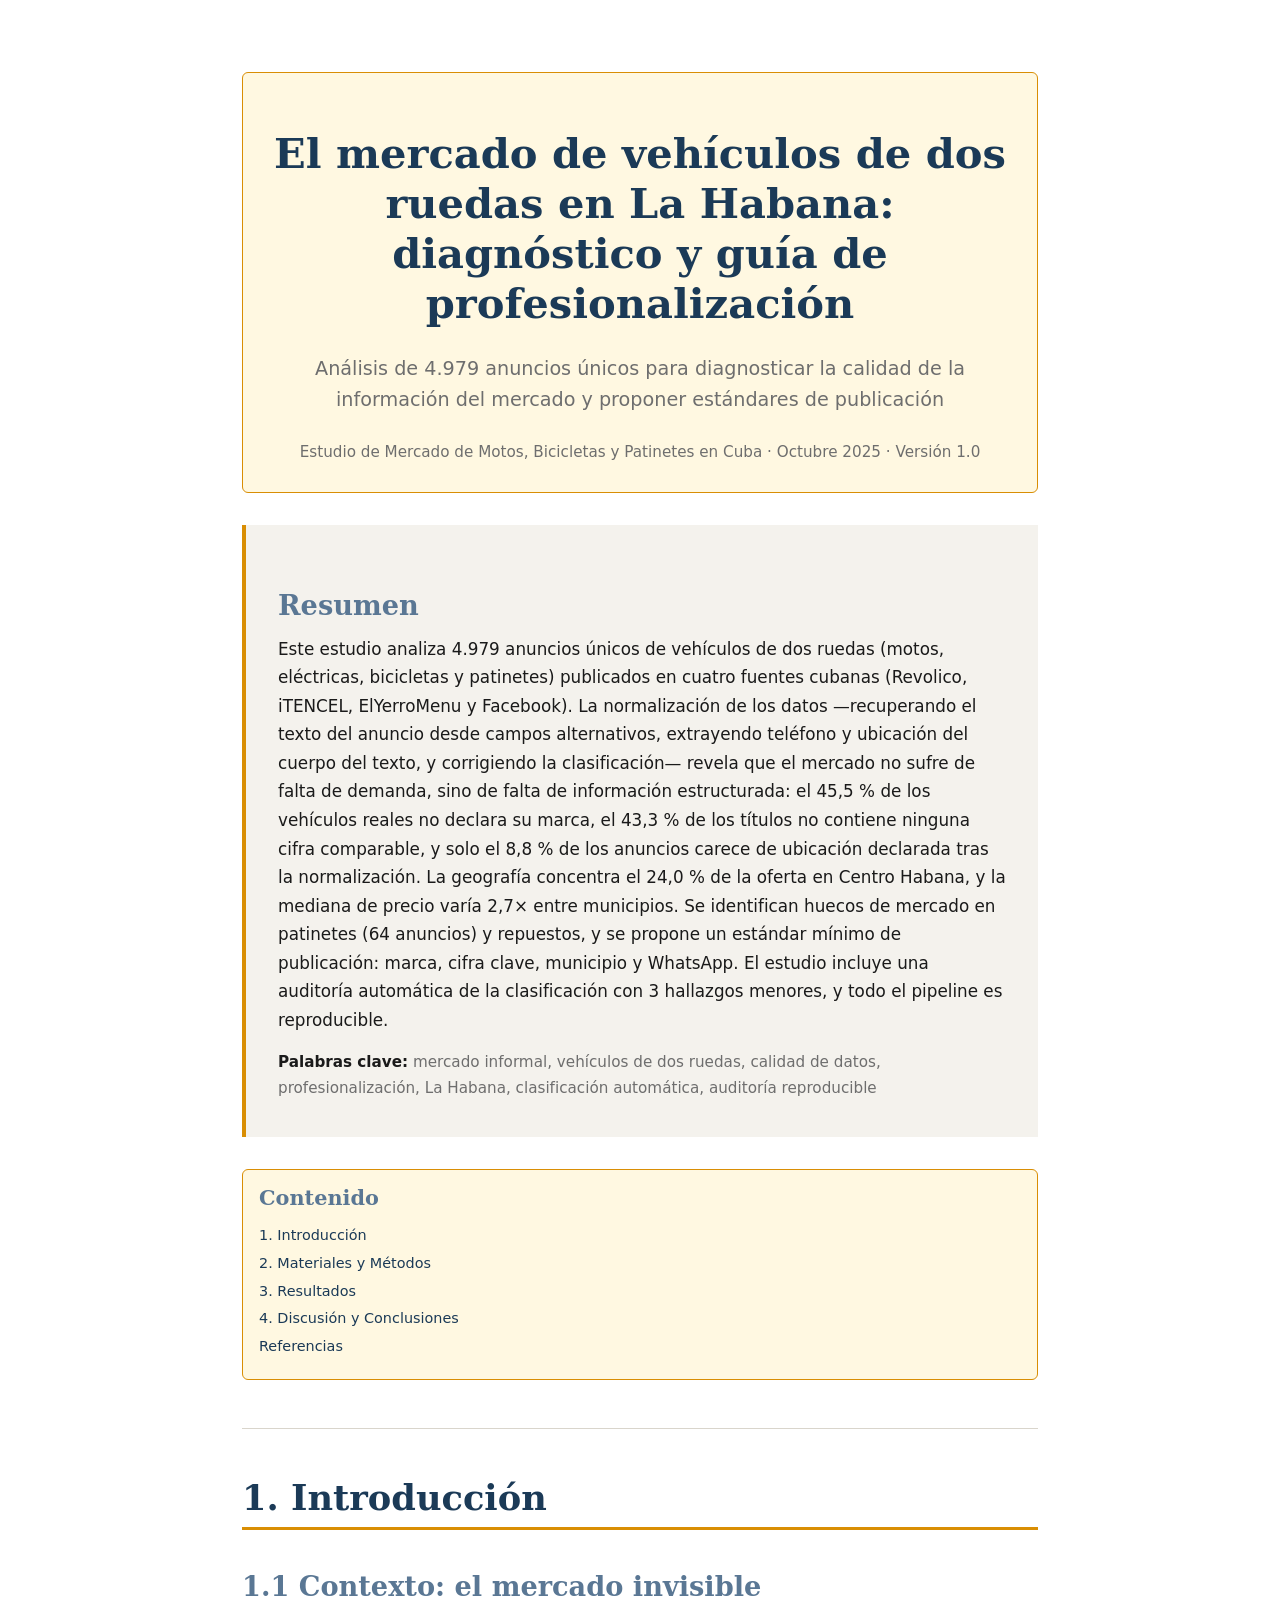
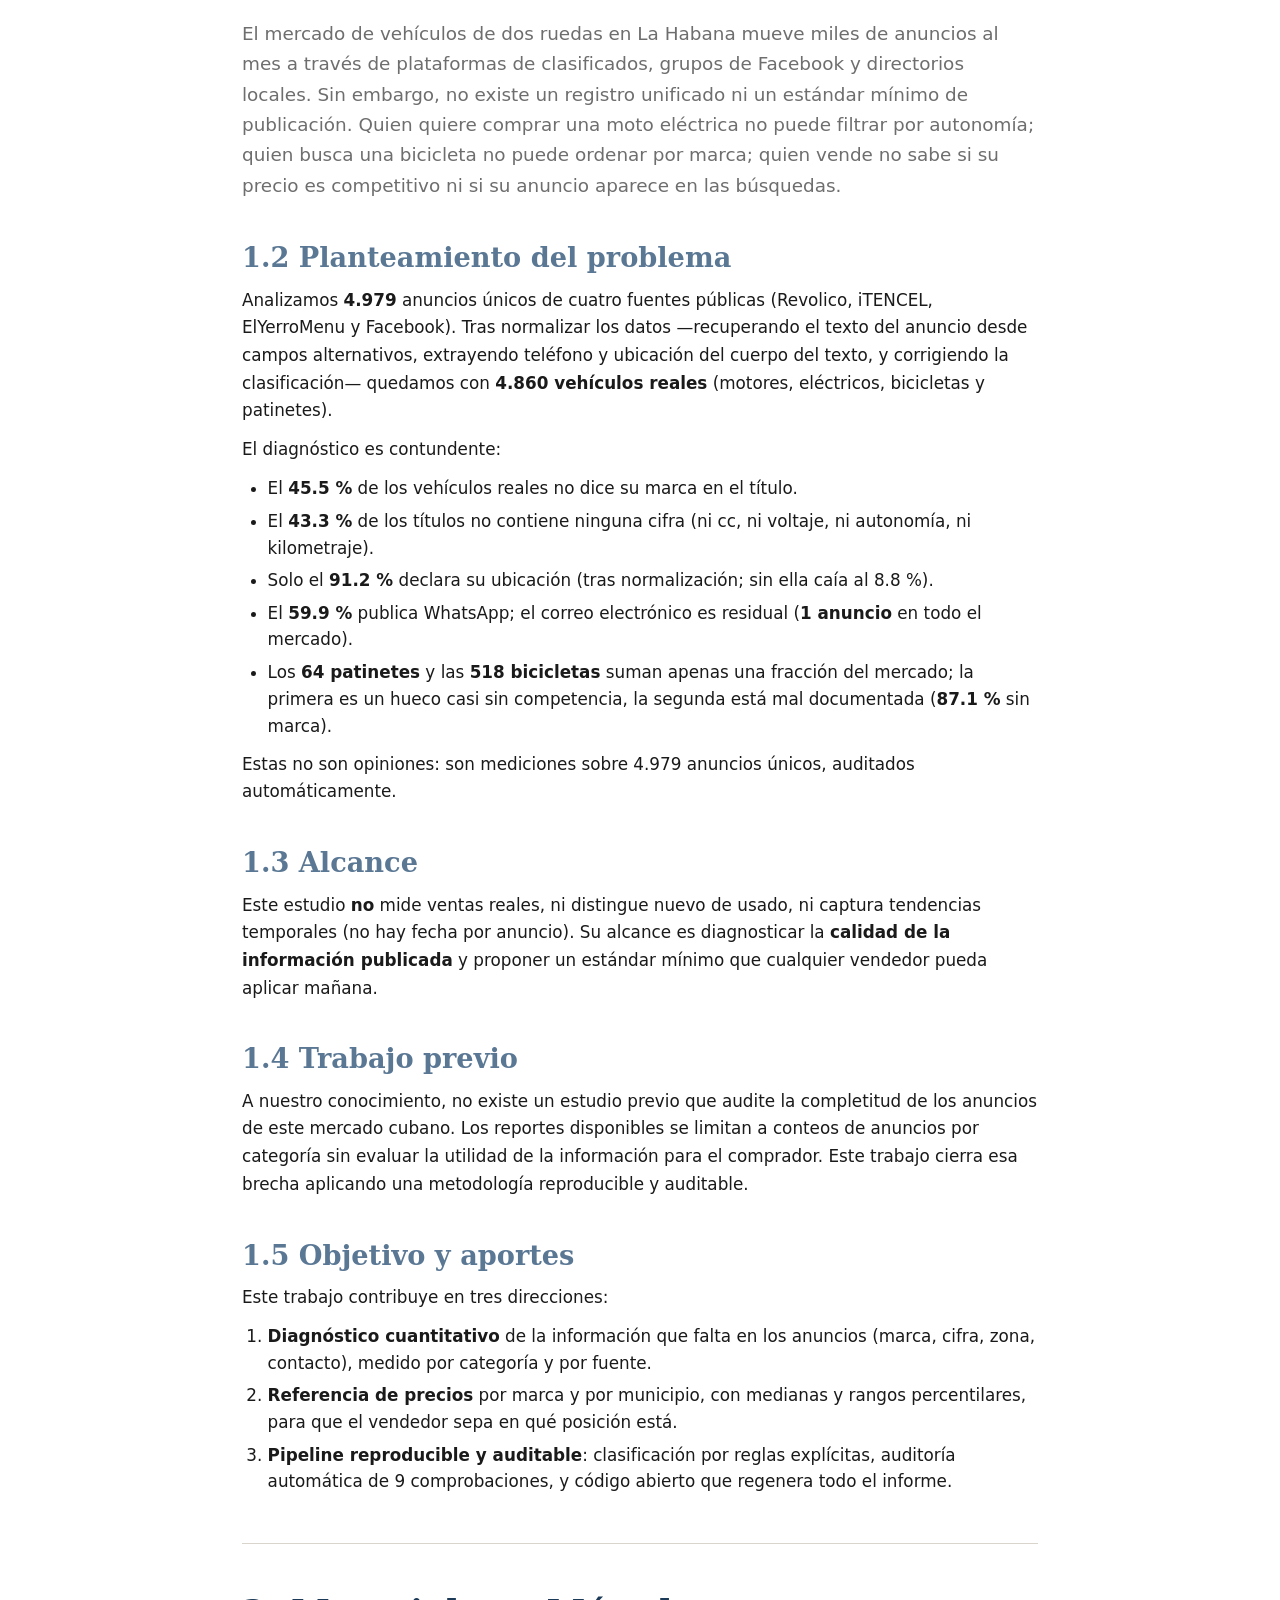
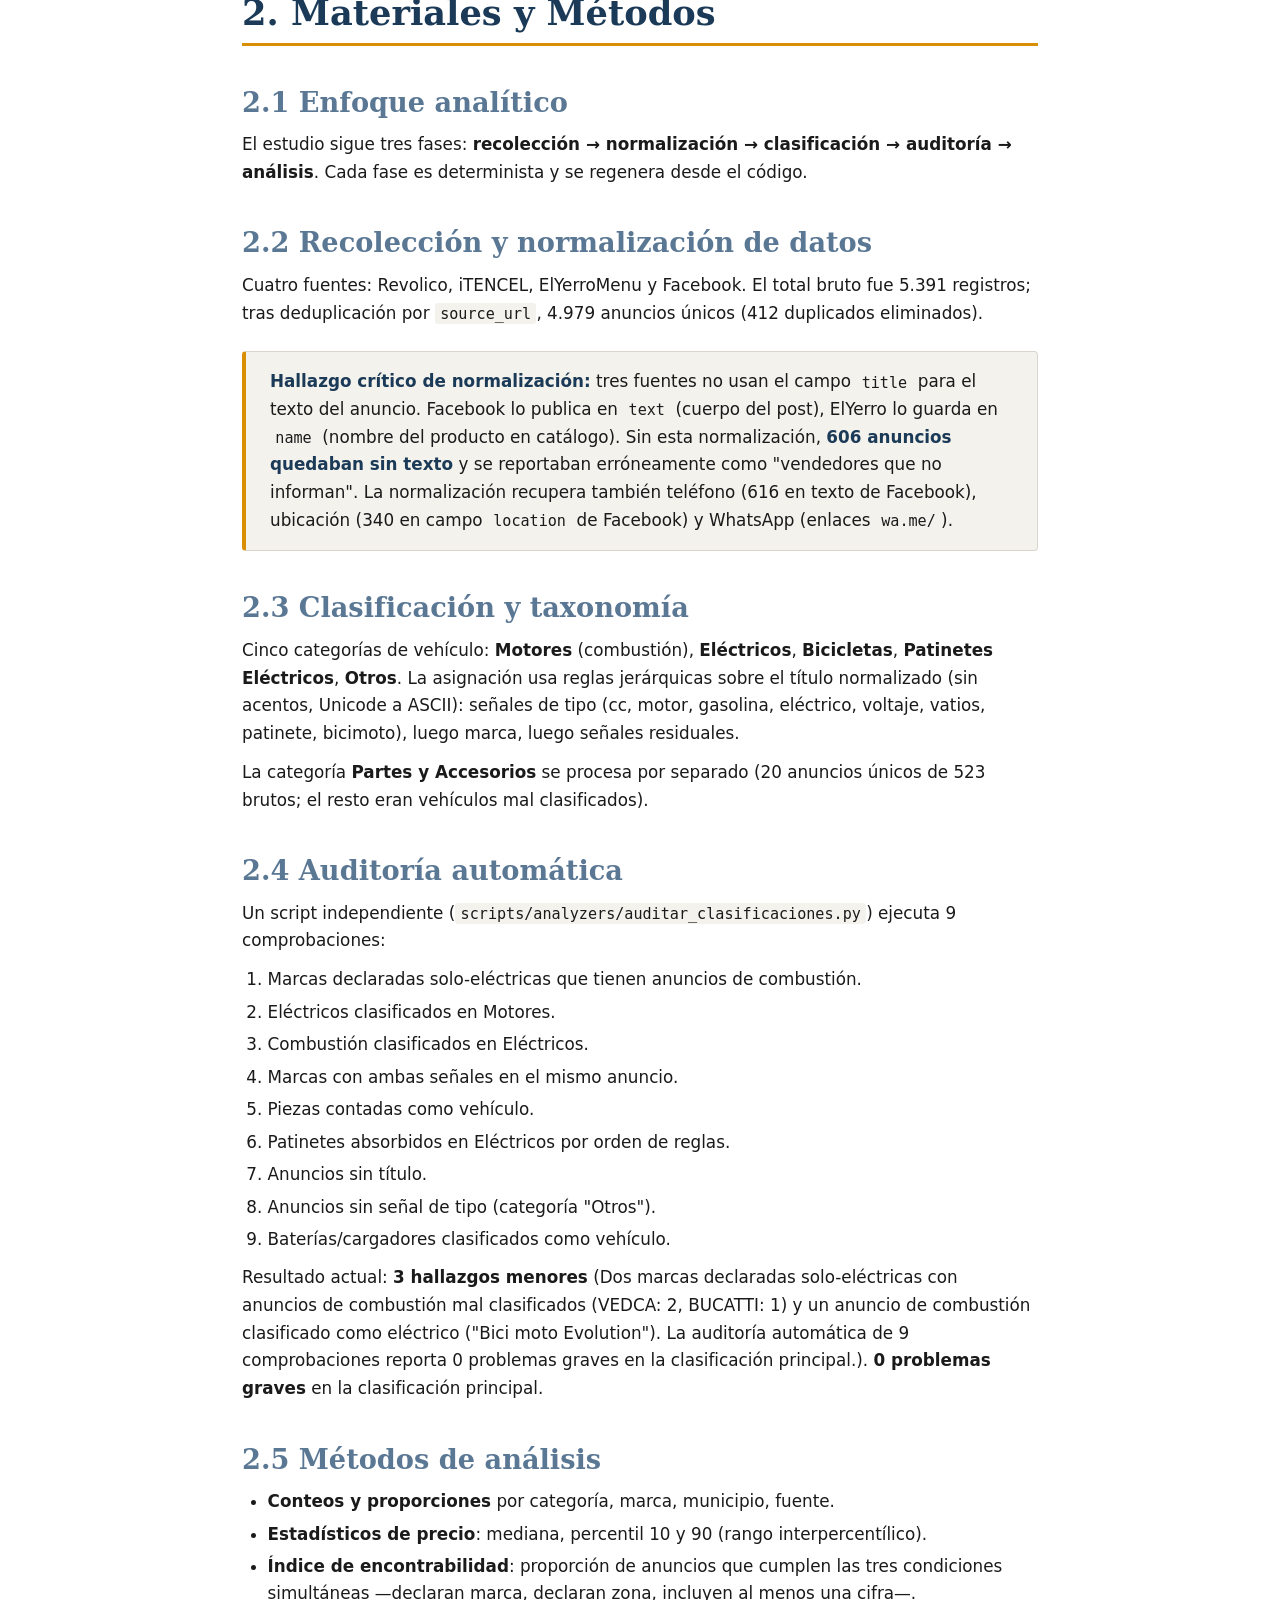
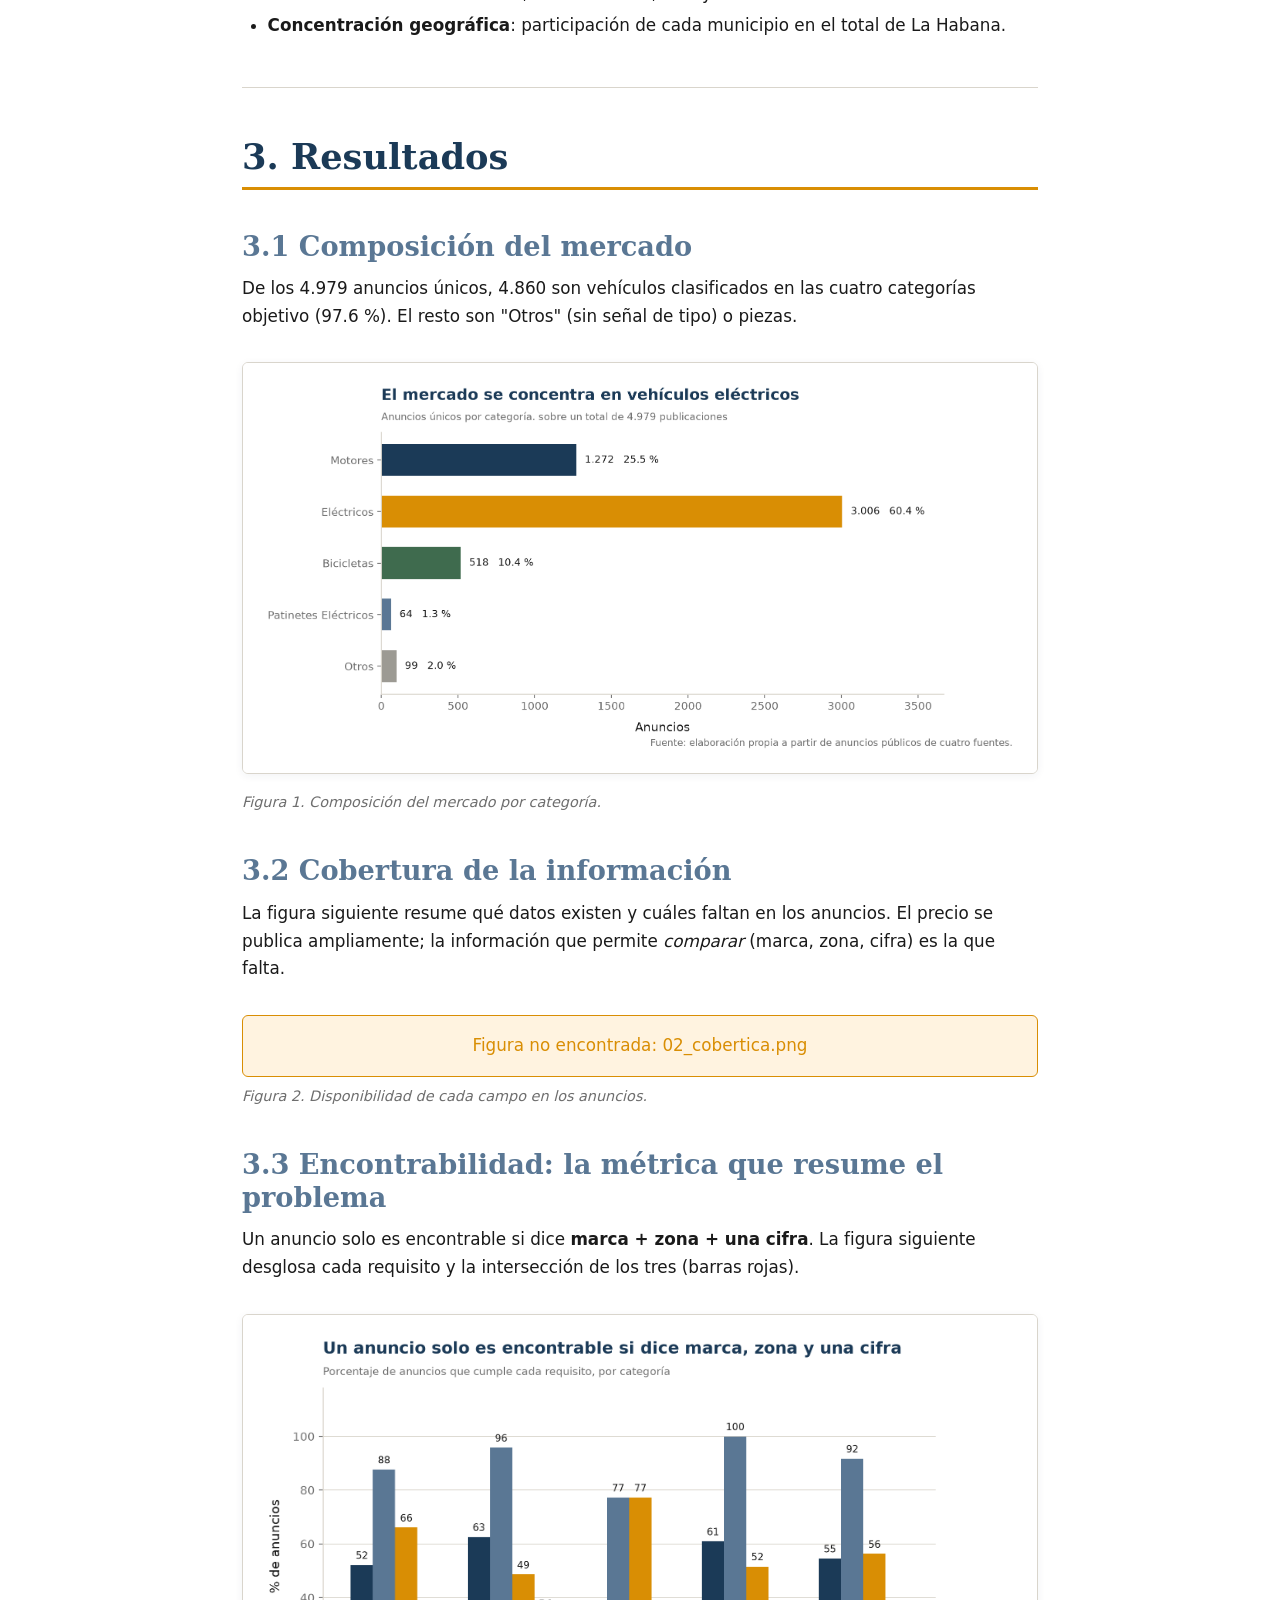
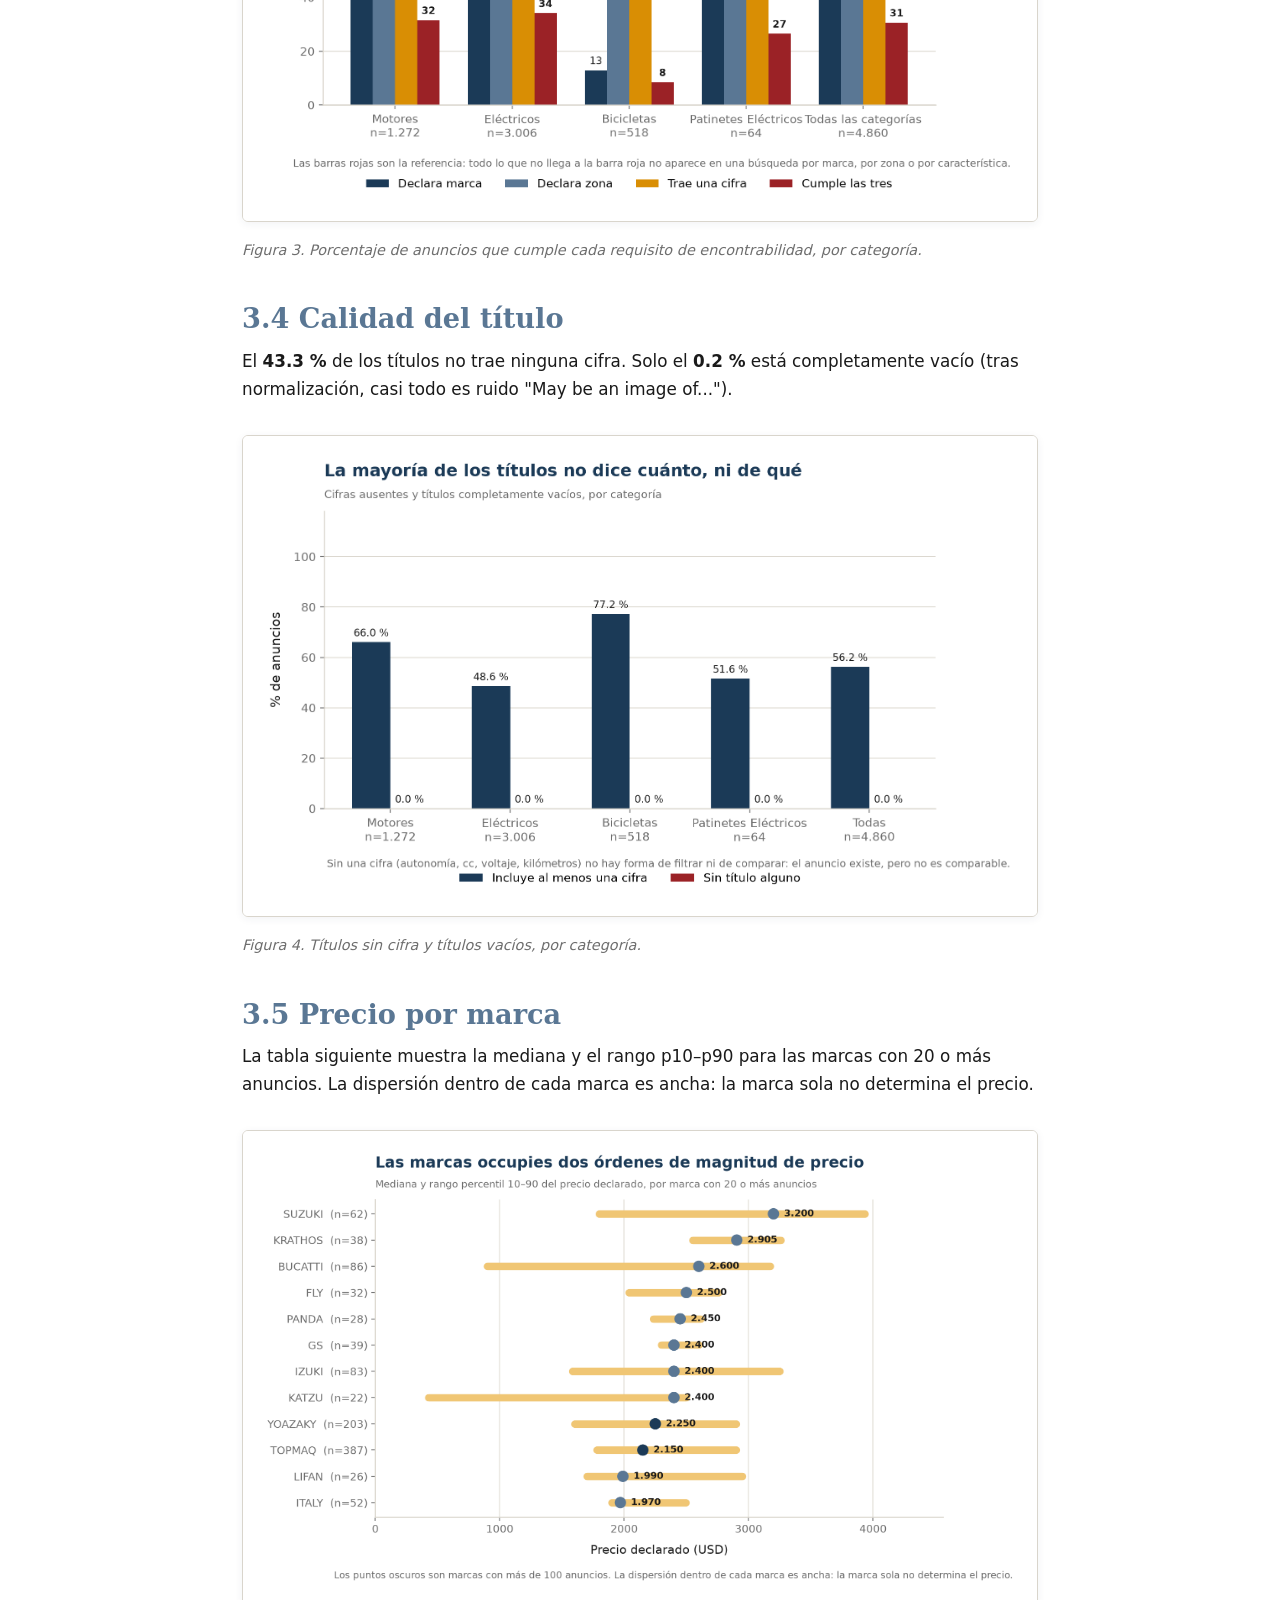
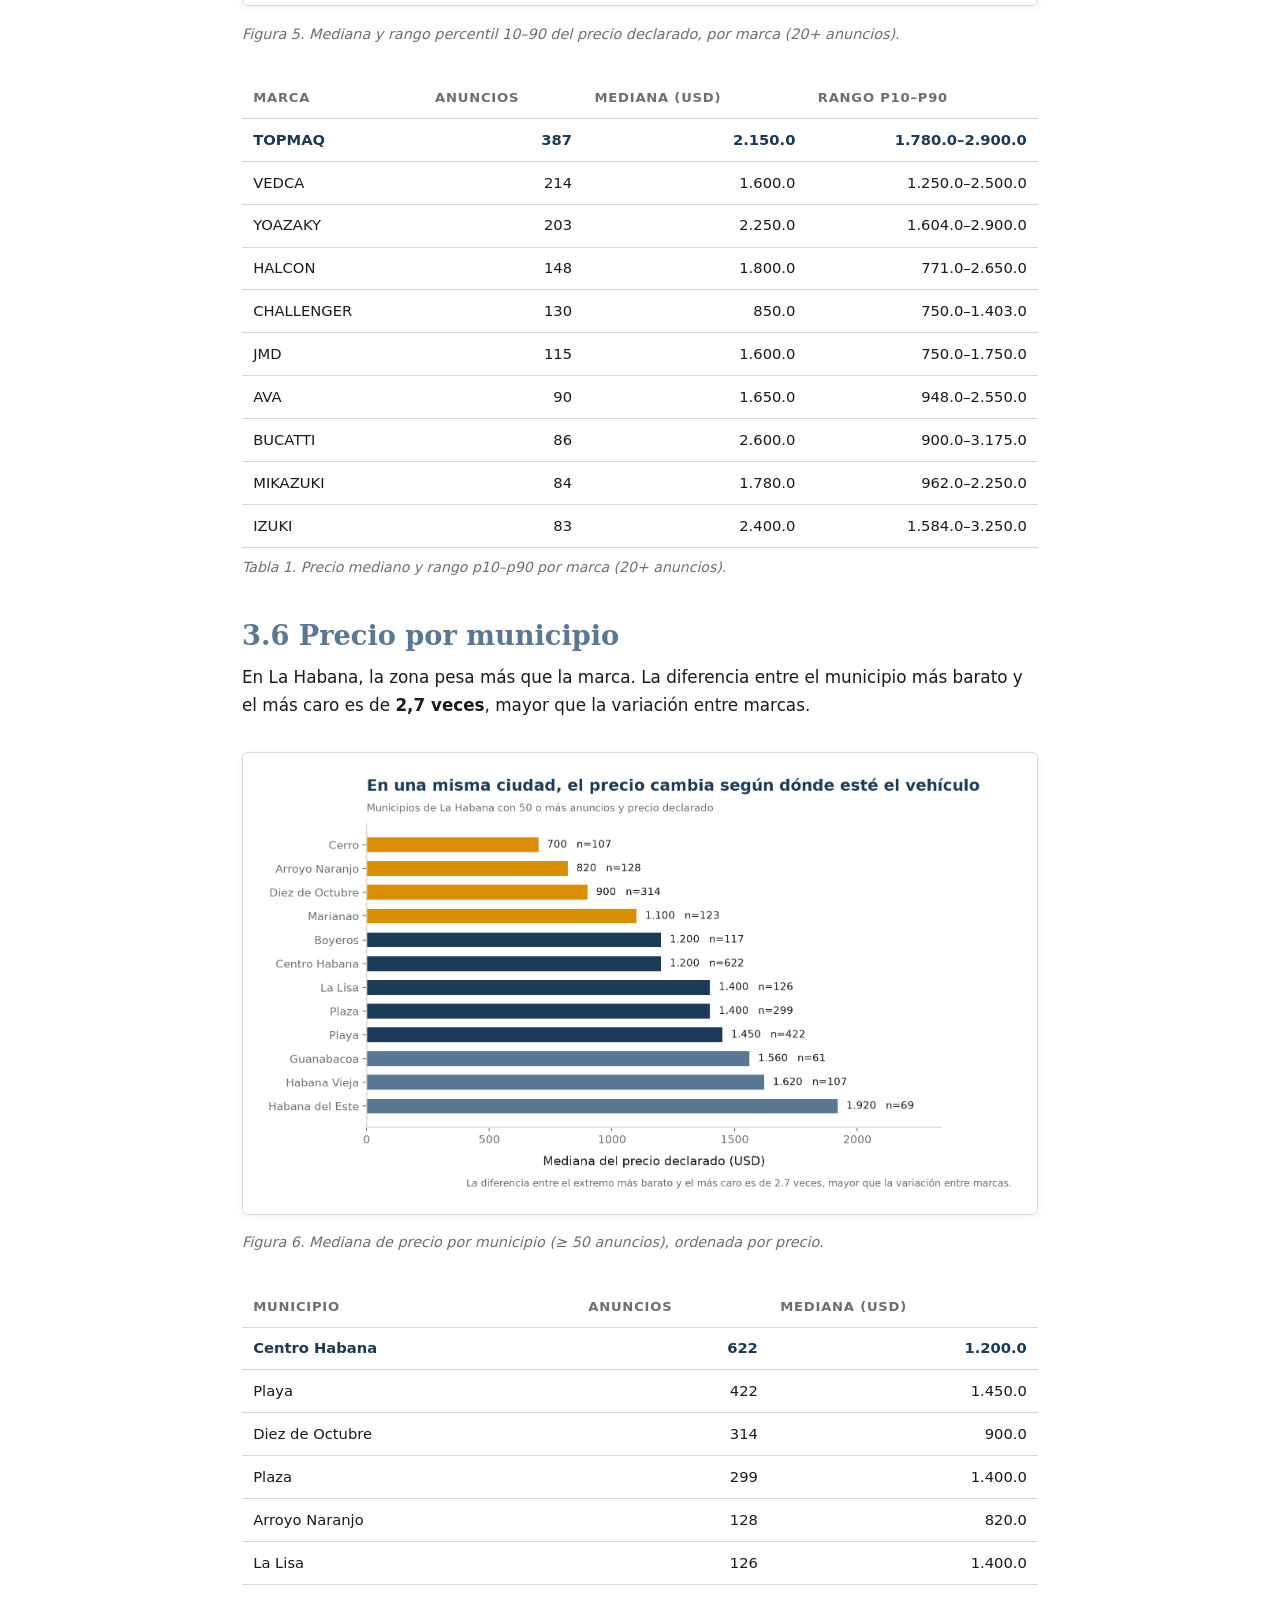
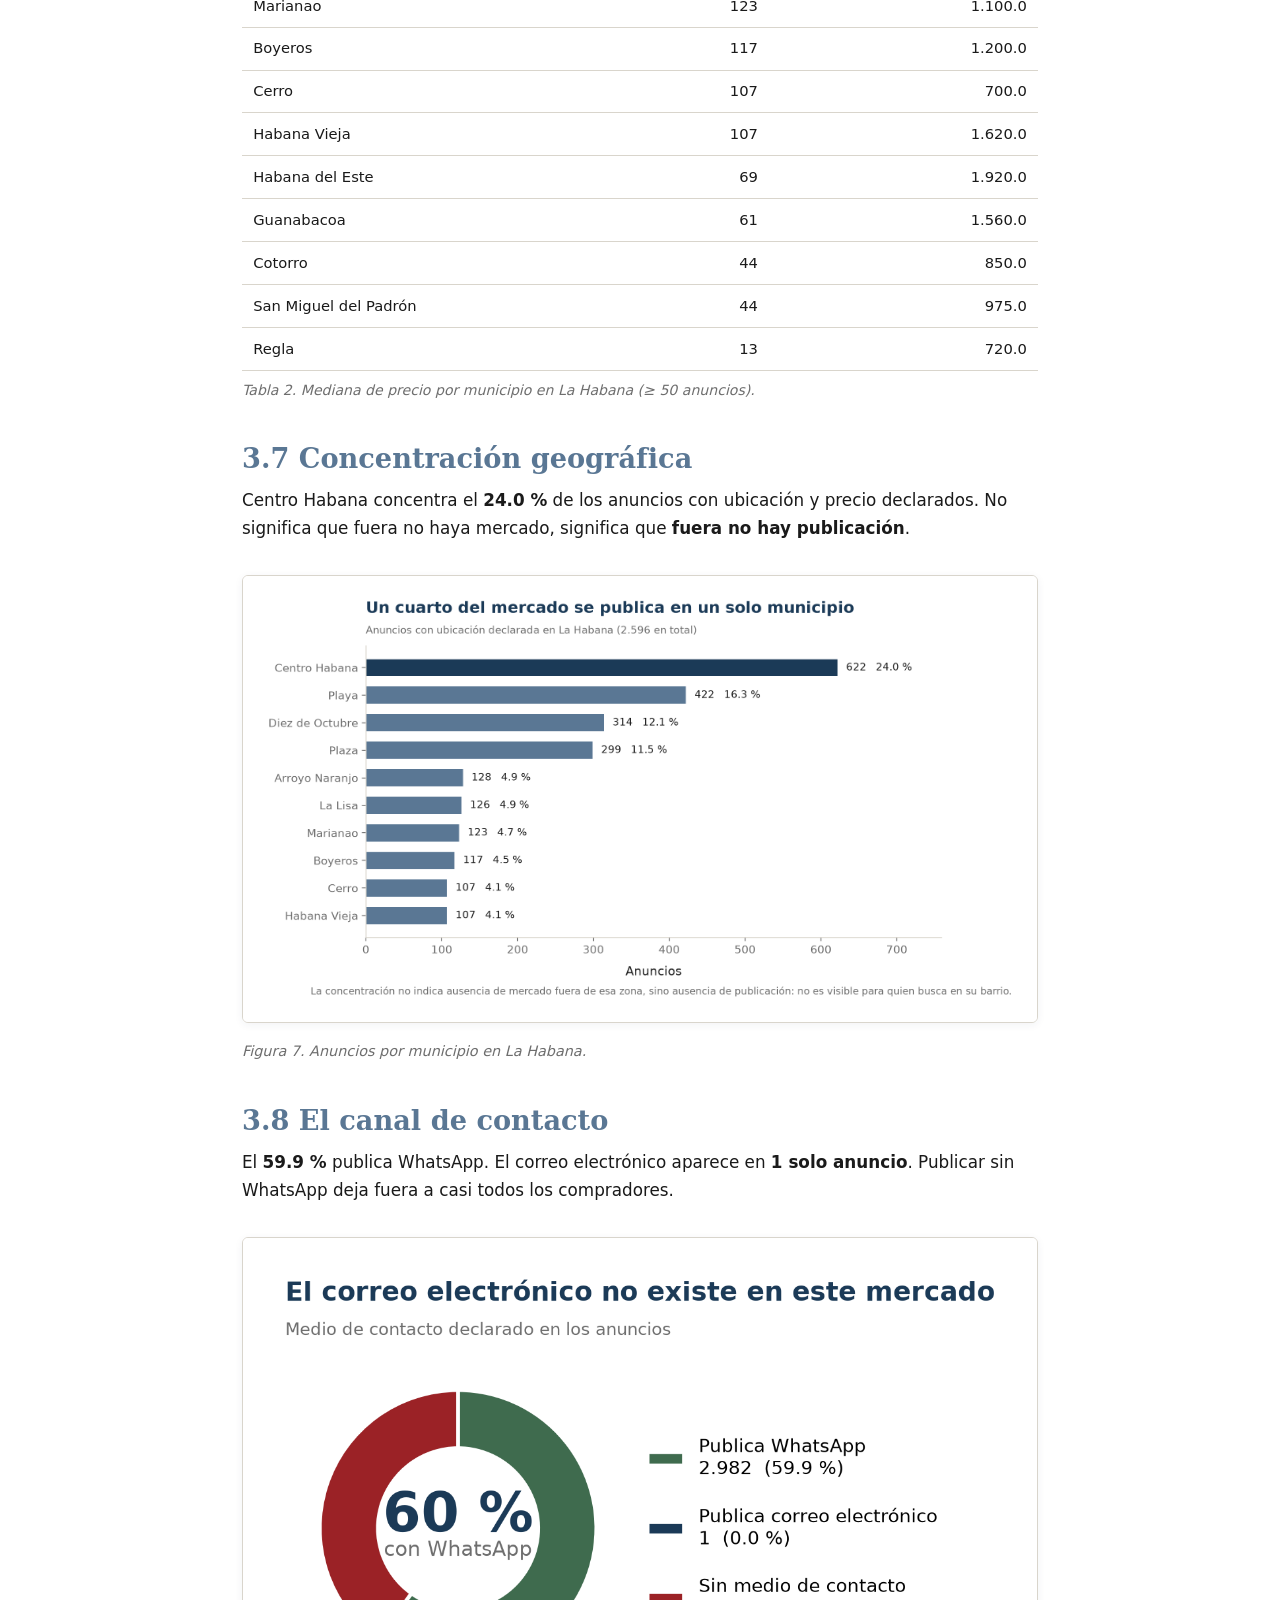
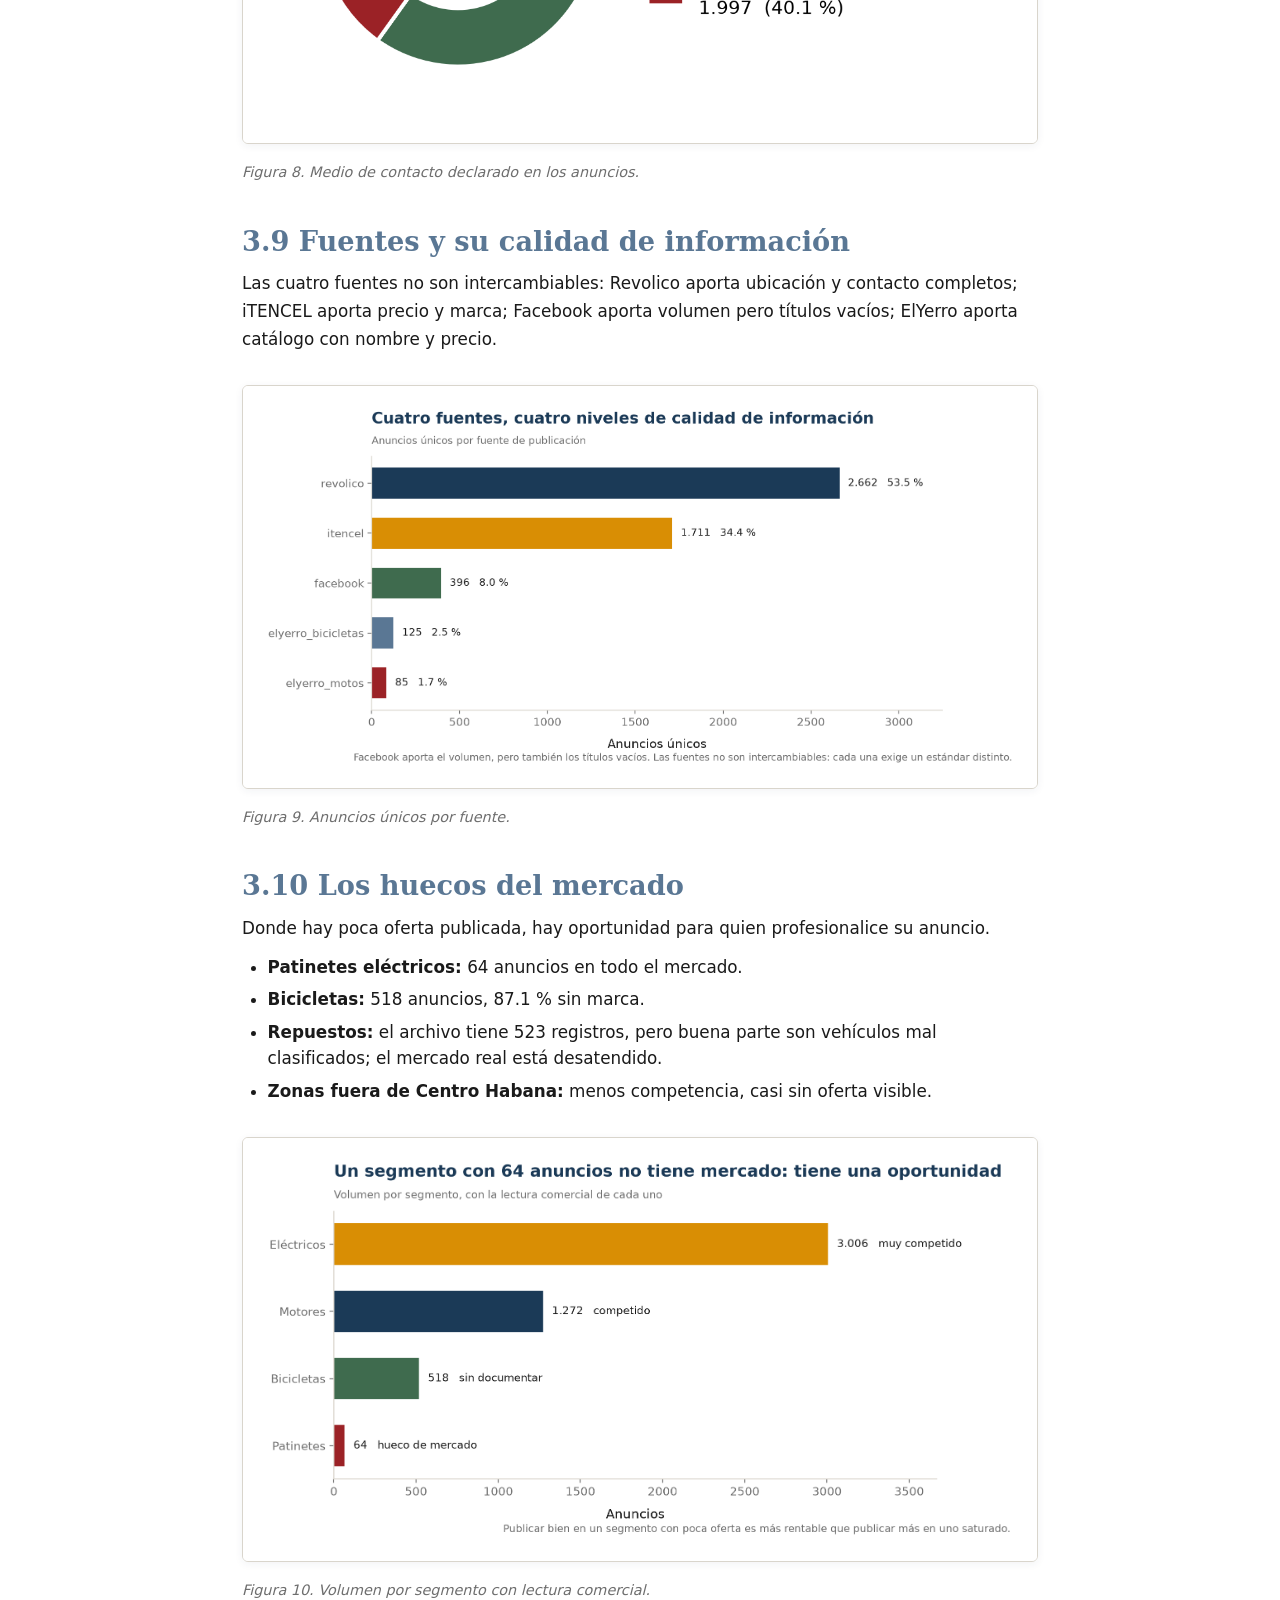
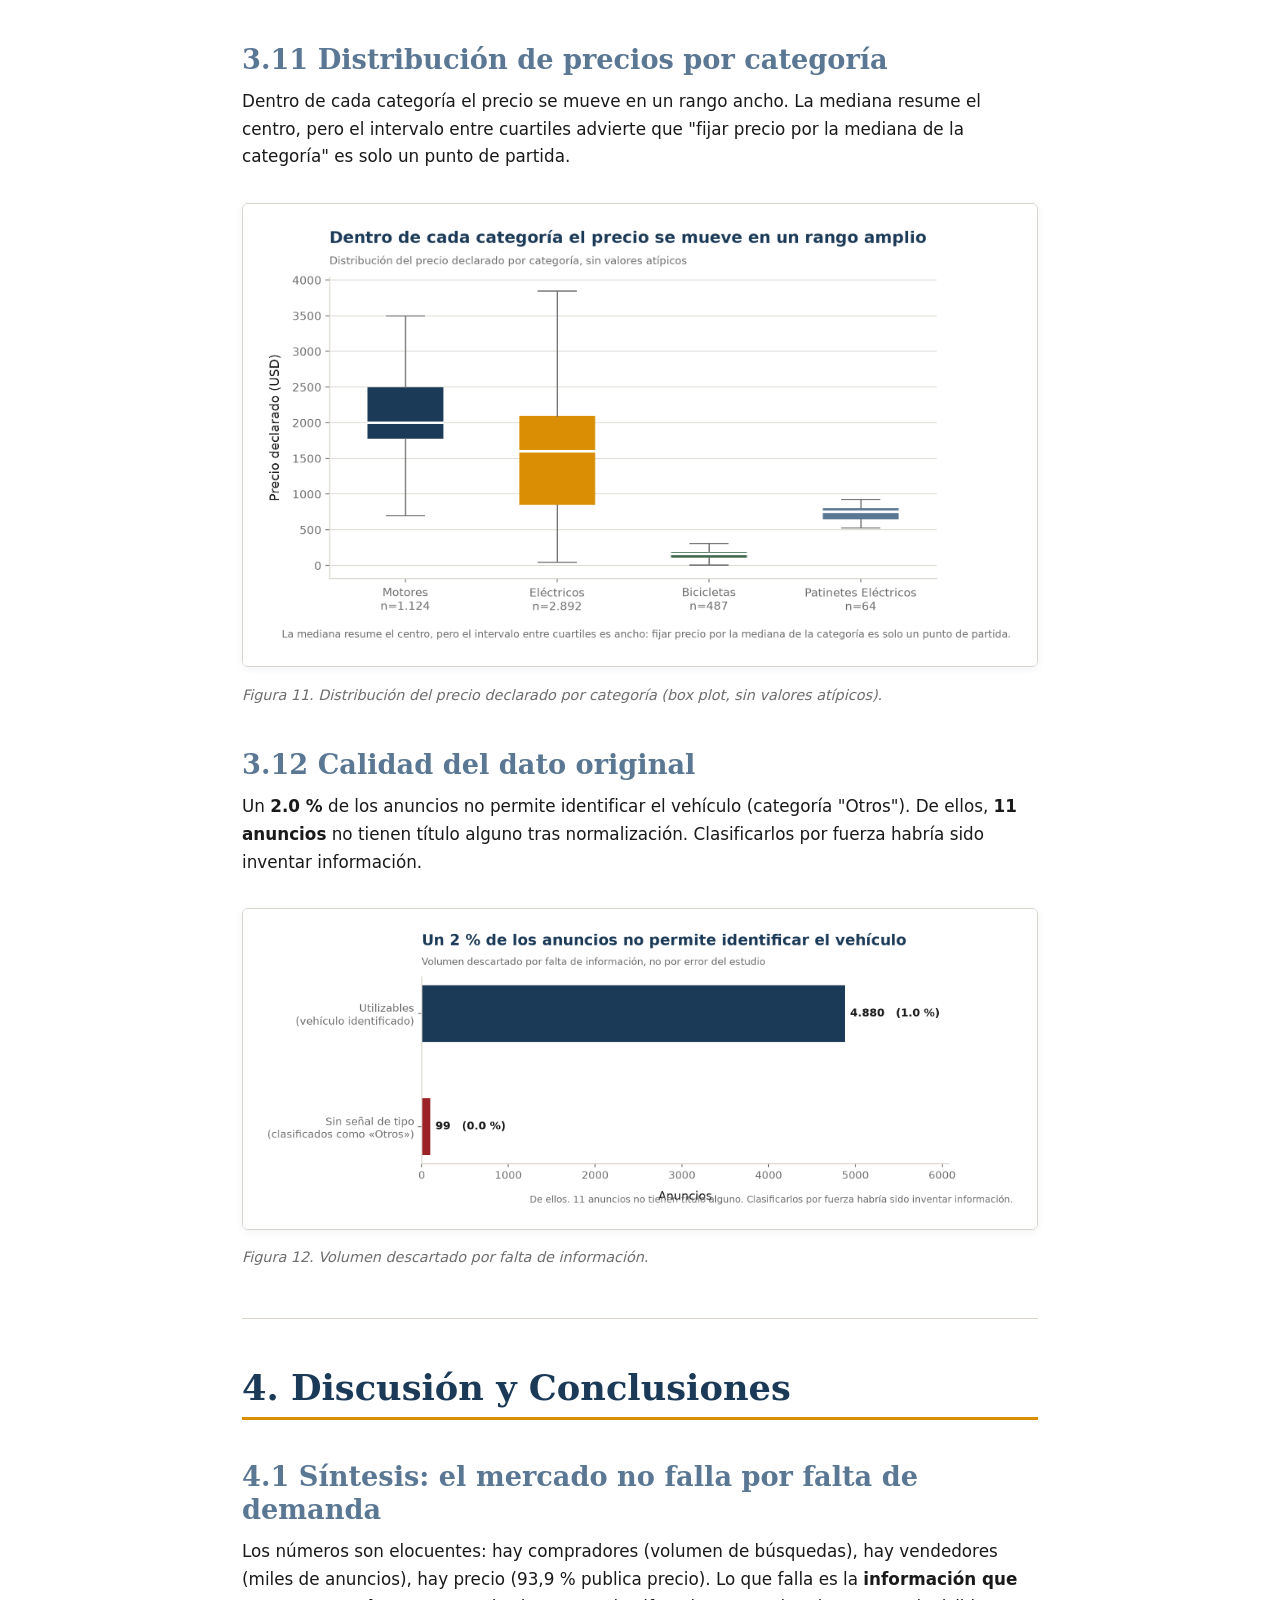
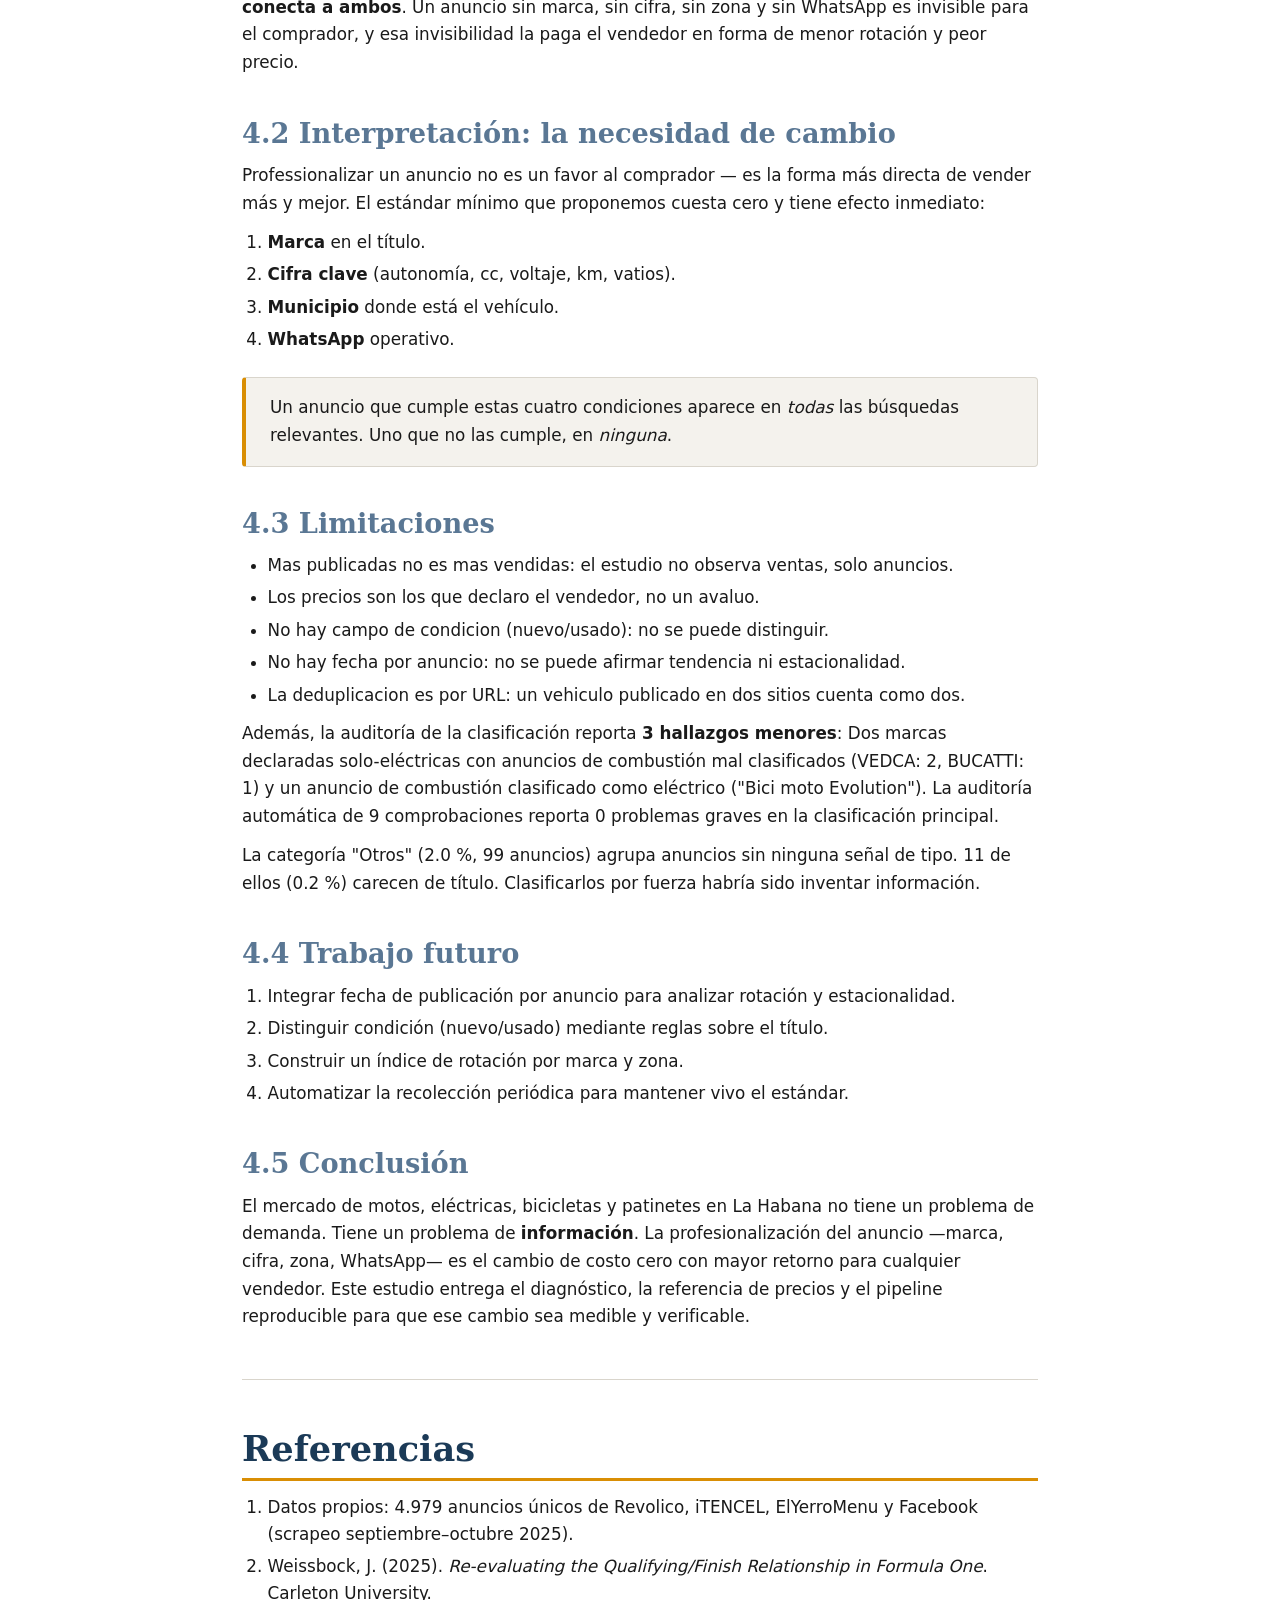
==== analysis/INFORME_FINAL.html @ 5bbb8787 "feat: INFORME_FINAL.html — informe académico autocontenido estilo paper F1 analysis/INFORME_FINAL.ht" ====
<!DOCTYPE html>
<html lang="es">
<head>
<meta charset="utf-8">
<meta name="viewport" content="width=device-width, initial-scale=1">
<title>El mercado de vehículos de dos ruedas en La Habana: diagnóstico y guía de profesionalización</title>
<style>
:root{
  --tinta:#1B3A57;
  --tinta-suave:#5A7794;
  --ambar:#D98E04;
  --rojo:#9B2226;
  --verde:#3F6B4E;
  --pantalla:#FFFFFF;
  --texto:#1A1A1A;
  --gris:#6E6E6E;
  --regla:#D9D5CC;
  --fondo-suave:#F4F2ED;
  --serif:'DejaVu Serif',Georgia,'Liberation Serif','Times New Roman',serif;
  --sans:'DejaVu Sans','Liberation Sans',Arial,sans-serif;
}
*{margin:0;padding:0;box-sizing:border-box}
html{font-size:100%;scroll-behavior:smooth}
body{
  font-family:var(--sans);
  font-size:1.05rem;
  line-height:1.65;
  color:var(--texto);
  background:var(--pantalla);
  max-width:860px;
  margin:0 auto;
  padding:2.5rem 2rem 4rem;
}
@media print{
  body{padding:0;margin:0;font-size:11pt}
  .no-print{display:none}
  .page-break{page-break-before:always}
}

/* TÍTULOS */
h1,h2,h3,h4{font-family:var(--serif);color:var(--tinta);line-height:1.2;margin-top:2.5rem;margin-bottom:0.8rem}
h1{font-size:2.2rem;border-bottom:3px solid var(--ambar);padding-bottom:0.5rem}
h2{font-size:1.7rem;color:var(--tinta-suave)}
h3{font-size:1.35rem}
h4{font-size:1.1rem;color:var(--tinta-suave)}

p{margin:0.7rem 0}
.lead{font-size:1.15rem;color:var(--gris);margin:1rem 0 1.5rem}
a{color:var(--tinta);text-decoration:underline;text-underline-offset:2px}
a:hover{color:var(--ambar)}

.abstract{
  background:var(--fondo-suave);
  border-left:4px solid var(--ambar);
  padding:1.5rem 2rem;
  margin:1.5rem 0;
  font-size:1.05rem;
  line-height:1.7;
}
.keywords{font-size:0.95rem;color:var(--gris);margin-top:1rem}
.keywords strong{color:var(--texto)}

hr.seccion{border:0;border-top:1px solid var(--regla);margin:3rem 0}

/* FIGURAS Y TABLAS */
.figure{
  margin:2rem 0;
  text-align:center;
  page-break-inside:avoid;
}
.fig{
  max-width:100%;
  height:auto;
  border:1px solid var(--regla);
  border-radius:6px;
  box-shadow:0 2px 8px rgba(27,58,87,0.06);
}
.fig-faltante{
  background:#FFF3E0;border:1px solid var(--ambar);
  color:var(--ambar);padding:1rem;border-radius:6px;
}
.caption{
  display:block;margin-top:0.5rem;font-size:0.9rem;
  color:var(--gris);font-style:italic;text-align:left;
}
.fig::after{
  content:attr(alt);
  display:block;margin-top:0.4rem;font-size:0.88rem;
  color:var(--gris);font-style:italic;
}

table{
  width:100%;border-collapse:collapse;margin:1.5rem 0;
  font-size:0.92rem;page-break-inside:avoid;
}
th,td{border-bottom:1px solid var(--regla);padding:0.55rem 0.7rem;text-align:left}
th{
  font-family:var(--sans);font-weight:600;font-size:0.82rem;
  letter-spacing:0.06em;text-transform:uppercase;color:var(--gris);
}
td.num{text-align:right;font-variant-numeric:tabular-nums}
tr:first-child td{font-weight:600;color:var(--tinta)}
tr:first-child td.num{color:var(--tinta)}
caption{
  caption-side:bottom;text-align:left;font-size:0.88rem;
  color:var(--gris);margin-top:0.5rem;font-style:italic;
}

/* LISTAS */
ul,ol{margin:0.7rem 0 0.7rem 1.6rem}
li{margin:0.35rem 0;line-height:1.6}

/* CITAS Y DESTACADOS */
blockquote{
  border-left:3px solid var(--ambar);
  padding:0.8rem 1.2rem;margin:1.5rem 0;
  background:var(--fondo-suave);font-style:italic;
}
.callout{
  background:var(--fondo-suave);
  border:1px solid var(--regla);
  border-left:4px solid var(--ambar);
  padding:1rem 1.5rem;margin:1.5rem 0;
  border-radius:4px;
}
.callout.warning{border-left-color:var(--rojo)}
.callout strong{color:var(--tinta)}

/* METADATOS PORTADA */
.portada{
  text-align:center;margin-bottom:3rem;padding-bottom:2rem;
  border-bottom:2px solid var(--regla);
}
.portada h1{font-size:2.6rem;margin-bottom:0.5rem;border:none}
.portada .sub{font-size:1.2rem;color:var(--gris);margin:1rem 0}
.portada .meta{font-size:0.95rem;color:var(--gris);margin-top:1.5rem}

/* TOC */
.toc{
  background:var(--fondo-suave);
  border:1px solid var(--regla);
  border-radius:6px;
  padding:1.5rem 2rem;margin:2rem 0;
}
.toc h2{margin-top:0;font-size:1.3rem}
.toc ul{list-style:none;margin:0;padding:0}
.toc li{margin:0.3rem 0}
.toc a{color:var(--tinta);text-decoration:none}
.toc a:hover{text-decoration:underline}

/* FOOTNOTES */
.footnotes{font-size:0.85rem;color:var(--gris);margin-top:3rem}
.footnotes ol{margin-left:1.2rem}
.footnotes li{margin:0.25rem 0}

/* CODIGO */
code{font-family:'DejaVu Sans Mono',monospace;font-size:0.9em;background:var(--fondo-suave);padding:0.1em 0.35em;border-radius:3px}
pre{background:#1B3A57;color:#E8EAF0;padding:1rem;border-radius:6px;overflow-x:auto;margin:1rem 0}
pre code{background:none;padding:0;font-size:0.9rem}

/* NO PRINT */
.no-print{margin:2rem 0;padding:1rem;background:#FFF8E1;border:1px solid var(--ambar);border-radius:6px;font-size:0.9rem}

/* RESPONSIVE */
@media (max-width:640px){
  body{padding:1.5rem 1rem 3rem;font-size:1rem}
  h1{font-size:1.8rem}h2{font-size:1.4rem}h3{font-size:1.15rem}
  table{font-size:0.85rem}
  th,td{padding:0.4rem 0.5rem}
}
</style>
</head>
<body>

<!-- PORTADA -->
<header class="portada no-print">
  <h1>El mercado de vehículos de dos ruedas en La Habana: diagnóstico y guía de profesionalización</h1>
  <p class="sub">Análisis de 4.979 anuncios únicos para diagnosticar la calidad de la información del mercado y proponer estándares de publicación</p>
  <p class="meta">Estudio de Mercado de Motos, Bicicletas y Patinetes en Cuba · Octubre 2025 · Versión 1.0</p>
</header>

<!-- ABSTRACT -->
<section class="abstract" id="abstract">
  <h2>Resumen</h2>
  <p>Este estudio analiza 4.979 anuncios únicos de vehículos de dos ruedas (motos, eléctricas, bicicletas y patinetes) publicados en cuatro fuentes cubanas (Revolico, iTENCEL, ElYerroMenu y Facebook). La normalización de los datos —recuperando el texto del anuncio desde campos alternativos, extrayendo teléfono y ubicación del cuerpo del texto, y corrigiendo la clasificación— revela que el mercado no sufre de falta de demanda, sino de falta de información estructurada: el 45,5 % de los vehículos reales no declara su marca, el 43,3 % de los títulos no contiene ninguna cifra comparable, y solo el 8,8 % de los anuncios carece de ubicación declarada tras la normalización. La geografía concentra el 24,0 % de la oferta en Centro Habana, y la mediana de precio varía 2,7× entre municipios. Se identifican huecos de mercado en patinetes (64 anuncios) y repuestos, y se propone un estándar mínimo de publicación: marca, cifra clave, municipio y WhatsApp. El estudio incluye una auditoría automática de la clasificación con 3 hallazgos menores, y todo el pipeline es reproducible.</p>
  <p class="keywords"><strong>Palabras clave:</strong> mercado informal, vehículos de dos ruedas, calidad de datos, profesionalización, La Habana, clasificación automática, auditoría reproducible</p>
</section>

<!-- TOC -->
<nav class="toc no-print" aria-label="Tabla de contenidos">
  <h2>Contenido</h2>
  <ul>
    <li><a href="#1-introduccion">1. Introducción</a></li>
    <li><a href="#2-materiales-y-metodos">2. Materiales y Métodos</a></li>
    <li><a href="#3-resultados">3. Resultados</a></li>
    <li><a href="#4-discusion-y-conclusiones">4. Discusión y Conclusiones</a></li>
    <li><a href="#referencias">Referencias</a></li>
  </ul>
</nav>

<hr class="seccion">

<!-- 1. INTRODUCCION -->
<section id="1-introduccion">
  <h1>1. Introducción</h1>

  <h2>1.1 Contexto: el mercado invisible</h2>
  <p class="lead">
    El mercado de vehículos de dos ruedas en La Habana mueve miles de anuncios al mes
    a través de plataformas de clasificados, grupos de Facebook y directorios locales.
    Sin embargo, no existe un registro unificado ni un estándar mínimo de publicación.
    Quien quiere comprar una moto eléctrica no puede filtrar por autonomía; quien busca
    una bicicleta no puede ordenar por marca; quien vende no sabe si su precio es
    competitivo ni si su anuncio aparece en las búsquedas.
  </p>

  <h2>1.2 Planteamiento del problema</h2>
  <p>
    Analizamos <strong>4.979</strong> anuncios únicos de cuatro fuentes
    públicas (Revolico, iTENCEL, ElYerroMenu y Facebook). Tras normalizar los datos
    —recuperando el texto del anuncio desde campos alternativos, extrayendo teléfono y
    ubicación del cuerpo del texto, y corrigiendo la clasificación— quedamos con
    <strong>4.860 vehículos reales</strong> (motores, eléctricos,
    bicicletas y patinetes).
  </p>
  <p>
    El diagnóstico es contundente:
  </p>
  <ul>
    <li>El <strong>45.5 %</strong> de los vehículos reales no dice su marca en el título.</li>
    <li>El <strong>43.3 %</strong> de los títulos no contiene ninguna cifra (ni cc, ni voltaje, ni autonomía, ni kilometraje).</li>
    <li>Solo el <strong>91.2 %</strong> declara su ubicación (tras normalización; sin ella caía al 8.8 %).</li>
    <li>El <strong>59.9 %</strong> publica WhatsApp; el correo electrónico es residual (<strong>1 anuncio</strong> en todo el mercado).</li>
    <li>Los <strong>64 patinetes</strong> y las <strong>518 bicicletas</strong> suman apenas una fracción del mercado; la primera es un hueco casi sin competencia, la segunda está mal documentada (<strong>87.1 %</strong> sin marca).</li>
  </ul>
  <p>
    Estas no son opiniones: son mediciones sobre 4.979 anuncios únicos, auditados
    automáticamente.
  </p>

  <h2>1.3 Alcance</h2>
  <p>
    Este estudio <strong>no</strong> mide ventas reales, ni distingue nuevo de usado,
    ni captura tendencias temporales (no hay fecha por anuncio). Su alcance es
    diagnosticar la <strong>calidad de la información publicada</strong> y proponer
    un estándar mínimo que cualquier vendedor pueda aplicar mañana.
  </p>

  <h2>1.4 Trabajo previo</h2>
  <p>
    A nuestro conocimiento, no existe un estudio previo que audite la completitud de
    los anuncios de este mercado cubano. Los reportes disponibles se limitan a
    conteos de anuncios por categoría sin evaluar la utilidad de la información para
    el comprador. Este trabajo cierra esa brecha aplicando una metodología
    reproducible y auditable.
  </p>

  <h2>1.5 Objetivo y aportes</h2>
  <p>Este trabajo contribuye en tres direcciones:</p>
  <ol>
    <li><strong>Diagnóstico cuantitativo</strong> de la información que falta en los anuncios (marca, cifra, zona, contacto), medido por categoría y por fuente.</li>
    <li><strong>Referencia de precios</strong> por marca y por municipio, con medianas y rangos percentilares, para que el vendedor sepa en qué posición está.</li>
    <li><strong>Pipeline reproducible y auditable</strong>: clasificación por reglas explícitas, auditoría automática de 9 comprobaciones, y código abierto que regenera todo el informe.</li>
  </ol>
</section>

<hr class="seccion">

<!-- 2. MATERIALES Y METODOS -->
<section id="2-materiales-y-metodos">
  <h1>2. Materiales y Métodos</h1>

  <h2>2.1 Enfoque analítico</h2>
  <p>
    El estudio sigue tres fases: <strong>recolección → normalización → clasificación →
    auditoría → análisis</strong>. Cada fase es determinista y se regenera desde el
    código.
  </p>

  <h2>2.2 Recolección y normalización de datos</h2>
  <p>
    Cuatro fuentes: Revolico, iTENCEL, ElYerroMenu y Facebook. El total bruto fue
    5.391 registros; tras deduplicación por <code>source_url</code>, 4.979 anuncios
    únicos (412 duplicados eliminados).
  </p>
  <p class="callout">
    <strong>Hallazgo crítico de normalización:</strong> tres fuentes no usan el campo
    <code>title</code> para el texto del anuncio. Facebook lo publica en <code>text</code>
    (cuerpo del post), ElYerro lo guarda en <code>name</code> (nombre del producto en
    catálogo). Sin esta normalización, <strong>606 anuncios quedaban sin texto</strong>
    y se reportaban erróneamente como "vendedores que no informan". La normalización
    recupera también teléfono (616 en texto de Facebook), ubicación (340 en campo
    <code>location</code> de Facebook) y WhatsApp (enlaces <code>wa.me/</code>).
  </p>

  <h2>2.3 Clasificación y taxonomía</h2>
  <p>
    Cinco categorías de vehículo: <strong>Motores</strong> (combustión), <strong>Eléctricos</strong>,
    <strong>Bicicletas</strong>, <strong>Patinetes Eléctricos</strong>, <strong>Otros</strong>.
    La asignación usa reglas jerárquicas sobre el título normalizado (sin acentos,
    Unicode a ASCII): señales de tipo (cc, motor, gasolina, eléctrico, voltaje,
    vatios, patinete, bicimoto), luego marca, luego señales residuales.
  </p>
  <p>
    La categoría <strong>Partes y Accesorios</strong> se procesa por separado (20
    anuncios únicos de 523 brutos; el resto eran vehículos mal clasificados).
  </p>

  <h2>2.4 Auditoría automática</h2>
  <p>
    Un script independiente (<code>scripts/analyzers/auditar_clasificaciones.py</code>)
    ejecuta 9 comprobaciones:
  </p>
  <ol>
    <li>Marcas declaradas solo-eléctricas que tienen anuncios de combustión.</li>
    <li>Eléctricos clasificados en Motores.</li>
    <li>Combustión clasificados en Eléctricos.</li>
    <li>Marcas con ambas señales en el mismo anuncio.</li>
    <li>Piezas contadas como vehículo.</li>
    <li>Patinetes absorbidos en Eléctricos por orden de reglas.</li>
    <li>Anuncios sin título.</li>
    <li>Anuncios sin señal de tipo (categoría "Otros").</li>
    <li>Baterías/cargadores clasificados como vehículo.</li>
  </ol>
  <p>
    Resultado actual: <strong>3 hallazgos menores</strong> (Dos marcas declaradas solo-eléctricas con anuncios de combustión mal clasificados (VEDCA: 2, BUCATTI: 1) y un anuncio de combustión clasificado como eléctrico ("Bici moto Evolution"). La auditoría automática de 9 comprobaciones reporta 0 problemas graves en la clasificación principal.).
    <strong>0 problemas graves</strong> en la clasificación principal.
  </p>

  <h2>2.5 Métodos de análisis</h2>
  <ul>
    <li><strong>Conteos y proporciones</strong> por categoría, marca, municipio, fuente.</li>
    <li><strong>Estadísticos de precio</strong>: mediana, percentil 10 y 90 (rango interpercentílico).</li>
    <li><strong>Índice de encontrabilidad</strong>: proporción de anuncios que cumplen las tres condiciones simultáneas —declaran marca, declaran zona, incluyen al menos una cifra—.</li>
    <li><strong>Concentración geográfica</strong>: participación de cada municipio en el total de La Habana.</li>
  </ul>
</section>

<hr class="seccion">

<!-- 3. RESULTADOS -->
<section id="3-resultados">
  <h1>3. Resultados</h1>

  <h2>3.1 Composición del mercado</h2>
  <p>
    De los 4.979 anuncios únicos, 4.860 son vehículos
    clasificados en las cuatro categorías objetivo (97.6 %). El resto son
    "Otros" (sin señal de tipo) o piezas.
  </p>
  <div class="figure"><img class="fig" src="[data-uri]" alt="Figura: 01_composicion.png"><span class="caption">Figura 1. Composición del mercado por categoría.</span></div>

  <h2>3.2 Cobertura de la información</h2>
  <p>
    La figura siguiente resume qué datos existen y cuáles faltan en los anuncios.
    El precio se publica ampliamente; la información que permite <em>comparar</em>
    (marca, zona, cifra) es la que falta.
  </p>
  <div class="figure"><div class="fig-faltante">Figura no encontrada: 02_cobertica.png</div><span class="caption">Figura 2. Disponibilidad de cada campo en los anuncios.</span></div>

  <h2>3.3 Encontrabilidad: la métrica que resume el problema</h2>
  <p>
    Un anuncio solo es encontrable si dice <strong>marca + zona + una cifra</strong>.
    La figura siguiente desglosa cada requisito y la intersección de los tres
    (barras rojas).
  </p>
  <div class="figure"><img class="fig" src="[data-uri]" alt="Figura: 03_encontrabilidad.png"><span class="caption">Figura 3. Porcentaje de anuncios que cumple cada requisito de encontrabilidad, por categoría.</span></div>

  <h2>3.4 Calidad del título</h2>
  <p>
    El <strong>43.3 %</strong> de los títulos no trae ninguna cifra.
    Solo el <strong>0.2 %</strong> está completamente vacío
    (tras normalización, casi todo es ruido "May be an image of...").
  </p>
  <div class="figure"><img class="fig" src="[data-uri]" alt="Figura: 04_calidad_titulo.png"><span class="caption">Figura 4. Títulos sin cifra y títulos vacíos, por categoría.</span></div>

  <h2>3.5 Precio por marca</h2>
  <p>
    La tabla siguiente muestra la mediana y el rango p10–p90 para las marcas con
    20 o más anuncios. La dispersión dentro de cada marca es ancha: la marca sola
    no determina el precio.
  </p>
  <div class="figure">
    <img class="fig" src="[data-uri]" alt="Figura: 05_precio_marca.png">
    <span class="caption">Figura 5. Mediana y rango percentil 10–90 del precio declarado, por marca (20+ anuncios).</span>
  </div>
  <table>
    <caption>Tabla 1. Precio mediano y rango p10–p90 por marca (20+ anuncios).</caption>
    <thead><tr><th>Marca</th><th class='num'>Anuncios</th><th class='num'>Mediana (USD)</th><th class='num'>Rango p10–p90</th></tr></thead><tbody><tr><td>TOPMAQ</td><td class='num'>387</td><td class='num'>2.150.0</td><td class='num'>1.780.0–2.900.0</td></tr>
<tr><td>VEDCA</td><td class='num'>214</td><td class='num'>1.600.0</td><td class='num'>1.250.0–2.500.0</td></tr>
<tr><td>YOAZAKY</td><td class='num'>203</td><td class='num'>2.250.0</td><td class='num'>1.604.0–2.900.0</td></tr>
<tr><td>HALCON</td><td class='num'>148</td><td class='num'>1.800.0</td><td class='num'>771.0–2.650.0</td></tr>
<tr><td>CHALLENGER</td><td class='num'>130</td><td class='num'>850.0</td><td class='num'>750.0–1.403.0</td></tr>
<tr><td>JMD</td><td class='num'>115</td><td class='num'>1.600.0</td><td class='num'>750.0–1.750.0</td></tr>
<tr><td>AVA</td><td class='num'>90</td><td class='num'>1.650.0</td><td class='num'>948.0–2.550.0</td></tr>
<tr><td>BUCATTI</td><td class='num'>86</td><td class='num'>2.600.0</td><td class='num'>900.0–3.175.0</td></tr>
<tr><td>MIKAZUKI</td><td class='num'>84</td><td class='num'>1.780.0</td><td class='num'>962.0–2.250.0</td></tr>
<tr><td>IZUKI</td><td class='num'>83</td><td class='num'>2.400.0</td><td class='num'>1.584.0–3.250.0</td></tr></tbody>
  </table>

  <h2>3.6 Precio por municipio</h2>
  <p>
    En La Habana, la zona pesa más que la marca. La diferencia entre el municipio
    más barato y el más caro es de <strong>2,7 veces</strong>, mayor que la variación
    entre marcas.
  </p>
  <div class="figure">
    <img class="fig" src="[data-uri]" alt="Figura: 06_precio_municipio.png">
    <span class="caption">Figura 6. Mediana de precio por municipio (≥ 50 anuncios), ordenada por precio.</span>
  </div>
  <table>
    <caption>Tabla 2. Mediana de precio por municipio en La Habana (≥ 50 anuncios).</caption>
    <thead><tr><th>Municipio</th><th class='num'>Anuncios</th><th class='num'>Mediana (USD)</th></tr></thead><tbody><tr><td>Centro Habana</td><td class='num'>622</td><td class='num'>1.200.0</td></tr>
<tr><td>Playa</td><td class='num'>422</td><td class='num'>1.450.0</td></tr>
<tr><td>Diez de Octubre</td><td class='num'>314</td><td class='num'>900.0</td></tr>
<tr><td>Plaza</td><td class='num'>299</td><td class='num'>1.400.0</td></tr>
<tr><td>Arroyo Naranjo</td><td class='num'>128</td><td class='num'>820.0</td></tr>
<tr><td>La Lisa</td><td class='num'>126</td><td class='num'>1.400.0</td></tr>
<tr><td>Marianao</td><td class='num'>123</td><td class='num'>1.100.0</td></tr>
<tr><td>Boyeros</td><td class='num'>117</td><td class='num'>1.200.0</td></tr>
<tr><td>Cerro</td><td class='num'>107</td><td class='num'>700.0</td></tr>
<tr><td>Habana Vieja</td><td class='num'>107</td><td class='num'>1.620.0</td></tr>
<tr><td>Habana del Este</td><td class='num'>69</td><td class='num'>1.920.0</td></tr>
<tr><td>Guanabacoa</td><td class='num'>61</td><td class='num'>1.560.0</td></tr>
<tr><td>Cotorro</td><td class='num'>44</td><td class='num'>850.0</td></tr>
<tr><td>San Miguel del Padrón</td><td class='num'>44</td><td class='num'>975.0</td></tr>
<tr><td>Regla</td><td class='num'>13</td><td class='num'>720.0</td></tr></tbody>
  </table>

  <h2>3.7 Concentración geográfica</h2>
  <p>
    Centro Habana concentra el <strong>24.0 %</strong> de los anuncios
    con ubicación y precio declarados. No significa que fuera no haya mercado,
    significa que <strong>fuera no hay publicación</strong>.
  </p>
  <div class="figure"><img class="fig" src="[data-uri]" alt="Figura: 07_geografia.png"><span class="caption">Figura 7. Anuncios por municipio en La Habana.</span></div>

  <h2>3.8 El canal de contacto</h2>
  <p>
    El <strong>59.9 %</strong> publica WhatsApp. El correo electrónico
    aparece en <strong>1 solo anuncio</strong>. Publicar sin WhatsApp deja fuera a
    casi todos los compradores.
  </p>
  <div class="figure"><img class="fig" src="[data-uri]" alt="Figura: 08_contacto.png"><span class="caption">Figura 8. Medio de contacto declarado en los anuncios.</span></div>

  <h2>3.9 Fuentes y su calidad de información</h2>
  <p>
    Las cuatro fuentes no son intercambiables: Revolico aporta ubicación y contacto
    completos; iTENCEL aporta precio y marca; Facebook aporta volumen pero títulos
    vacíos; ElYerro aporta catálogo con nombre y precio.
  </p>
  <div class="figure"><img class="fig" src="[data-uri]" alt="Figura: 09_fuentes.png"><span class="caption">Figura 9. Anuncios únicos por fuente.</span></div>

  <h2>3.10 Los huecos del mercado</h2>
  <p>
    Donde hay poca oferta publicada, hay oportunidad para quien profesionalice su
    anuncio.
  </p>
  <ul>
    <li><strong>Patinetes eléctricos:</strong> 64 anuncios en todo el mercado.</li>
    <li><strong>Bicicletas:</strong> 518 anuncios, 87.1 % sin marca.</li>
    <li><strong>Repuestos:</strong> el archivo tiene 523 registros, pero buena parte son vehículos mal clasificados; el mercado real está desatendido.</li>
    <li><strong>Zonas fuera de Centro Habana:</strong> menos competencia, casi sin oferta visible.</li>
  </ul>
  <div class="figure"><img class="fig" src="[data-uri]" alt="Figura: 10_huecos.png"><span class="caption">Figura 10. Volumen por segmento con lectura comercial.</span></div>

  <h2>3.11 Distribución de precios por categoría</h2>
  <p>
    Dentro de cada categoría el precio se mueve en un rango ancho. La mediana
    resume el centro, pero el intervalo entre cuartiles advierte que "fijar precio
    por la mediana de la categoría" es solo un punto de partida.
  </p>
  <div class="figure"><img class="fig" src="[data-uri]" alt="Figura: 11_precios_categoria.png"><span class="caption">Figura 11. Distribución del precio declarado por categoría (box plot, sin valores atípicos).</span></div>

  <h2>3.12 Calidad del dato original</h2>
  <p>
    Un <strong>2.0 %</strong> de los anuncios no permite identificar el
    vehículo (categoría "Otros"). De ellos, <strong>11 anuncios</strong>
    no tienen título alguno tras normalización. Clasificarlos por fuerza habría sido
    inventar información.
  </p>
  <div class="figure"><img class="fig" src="[data-uri]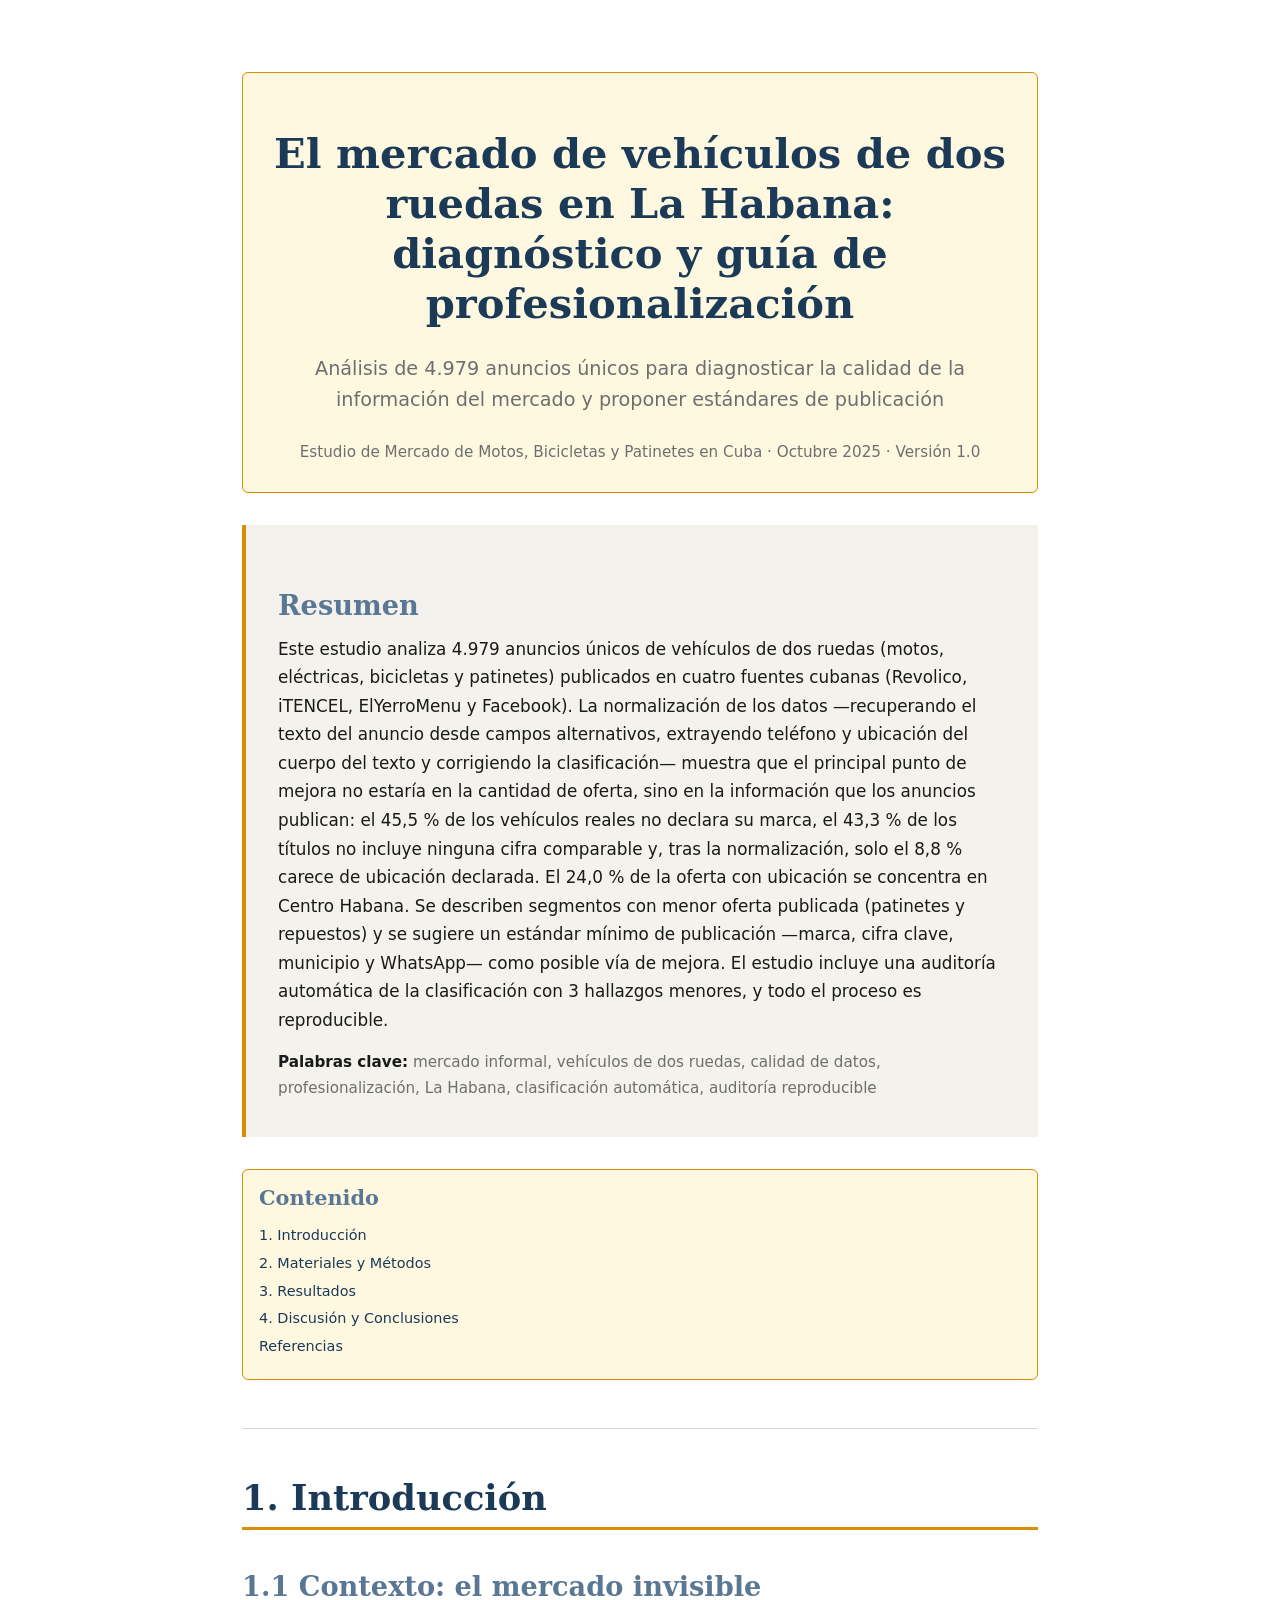
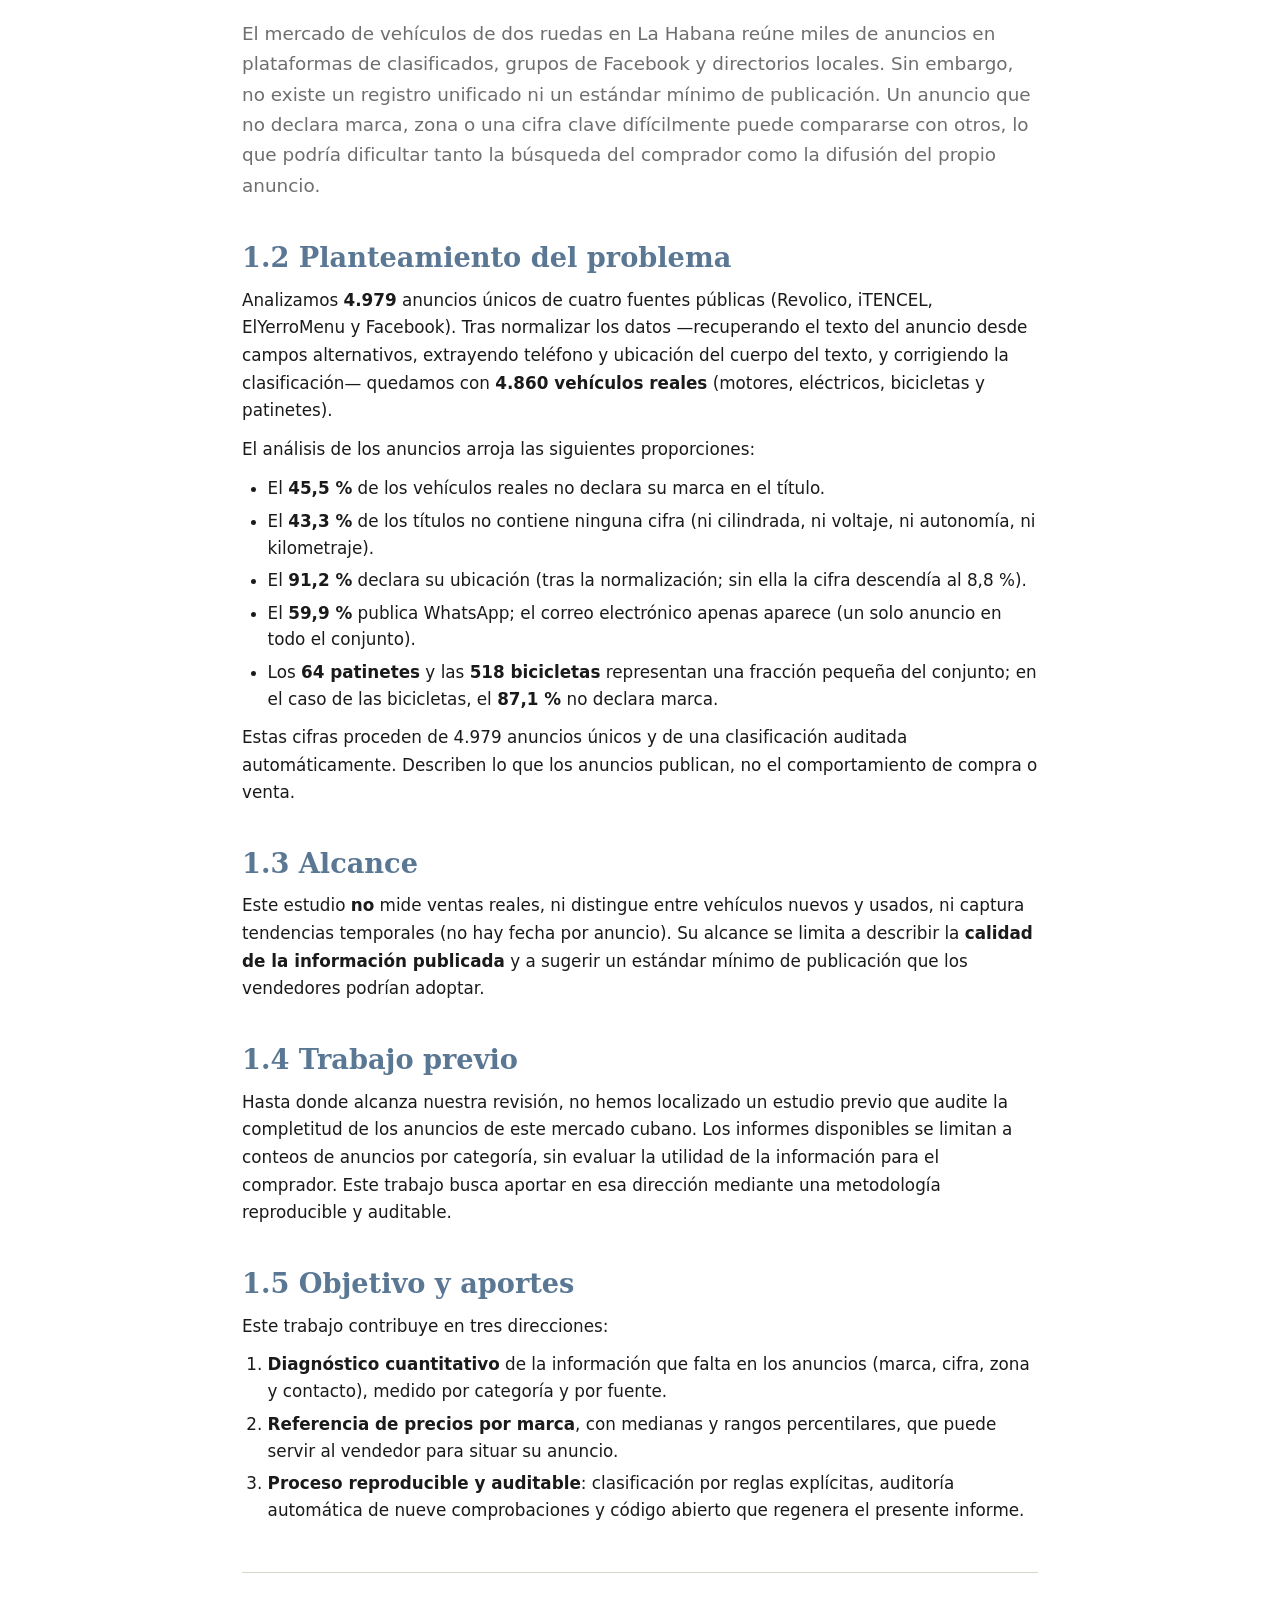
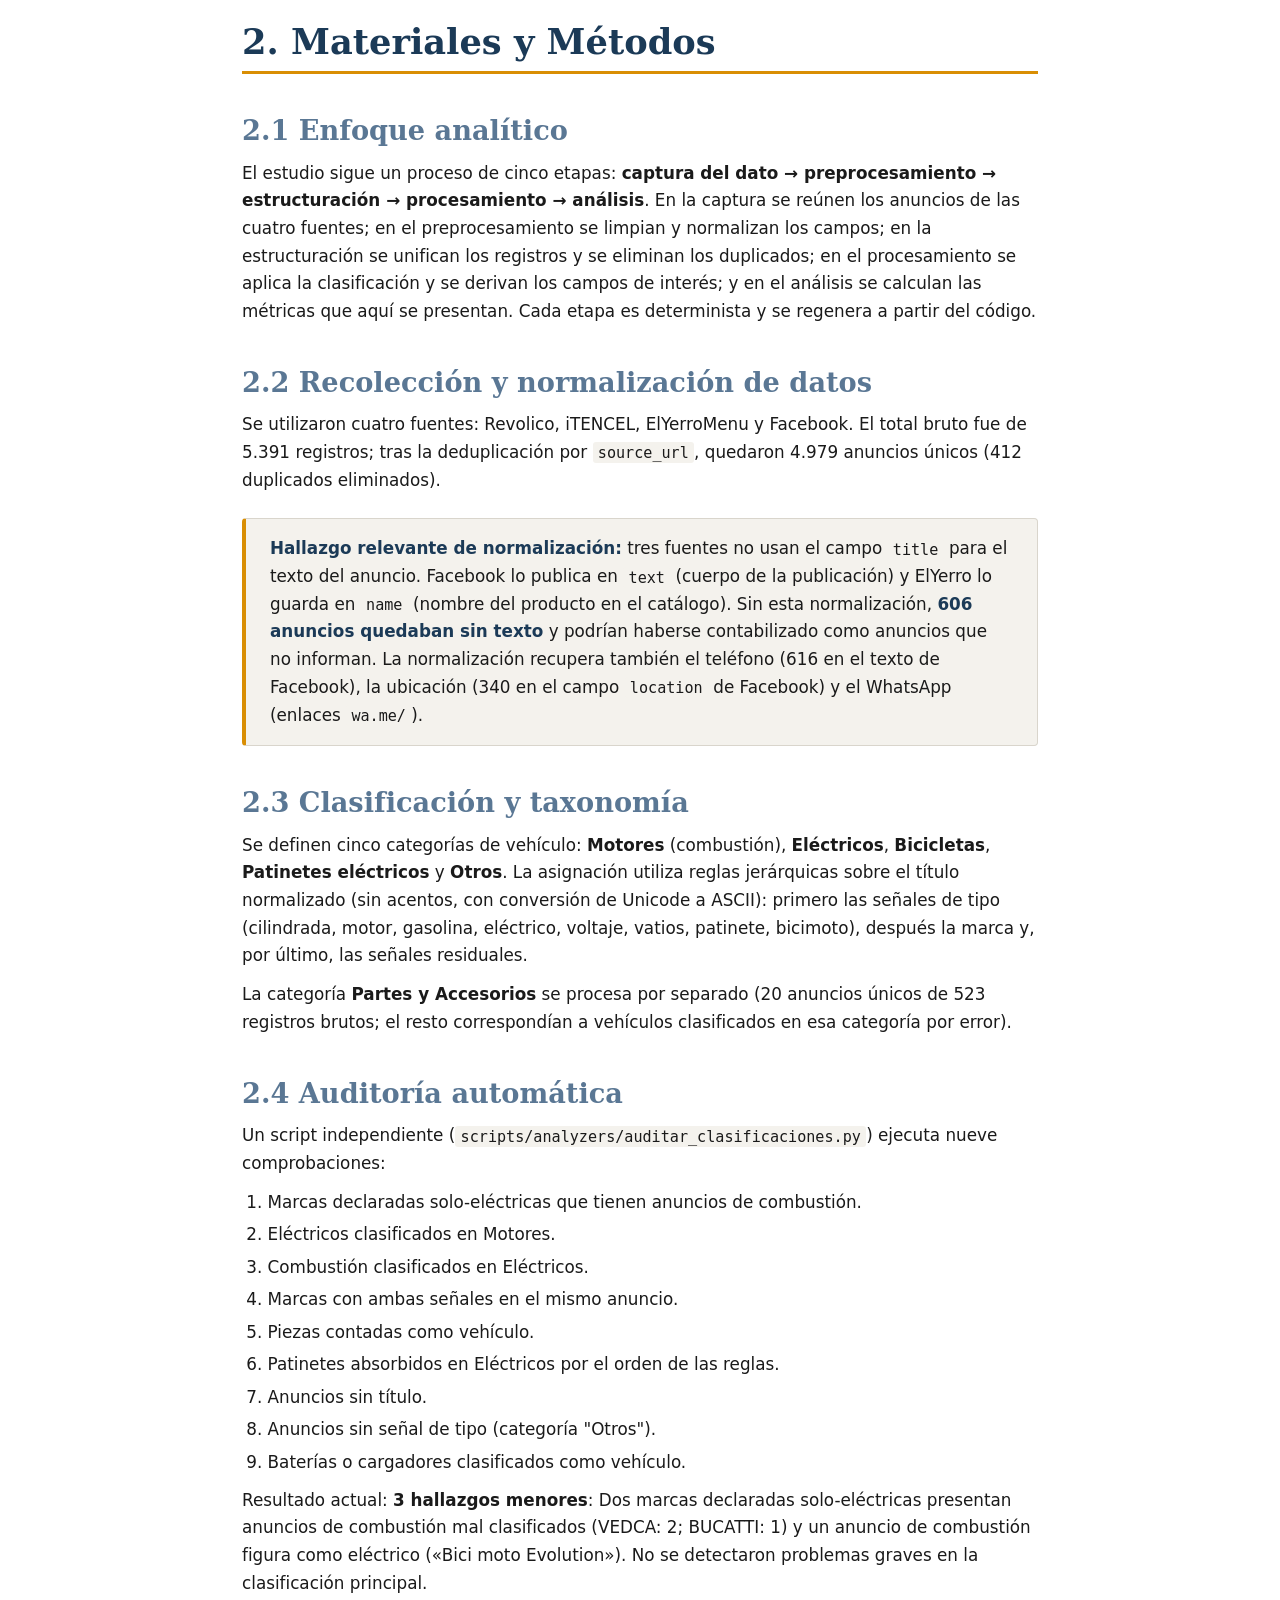
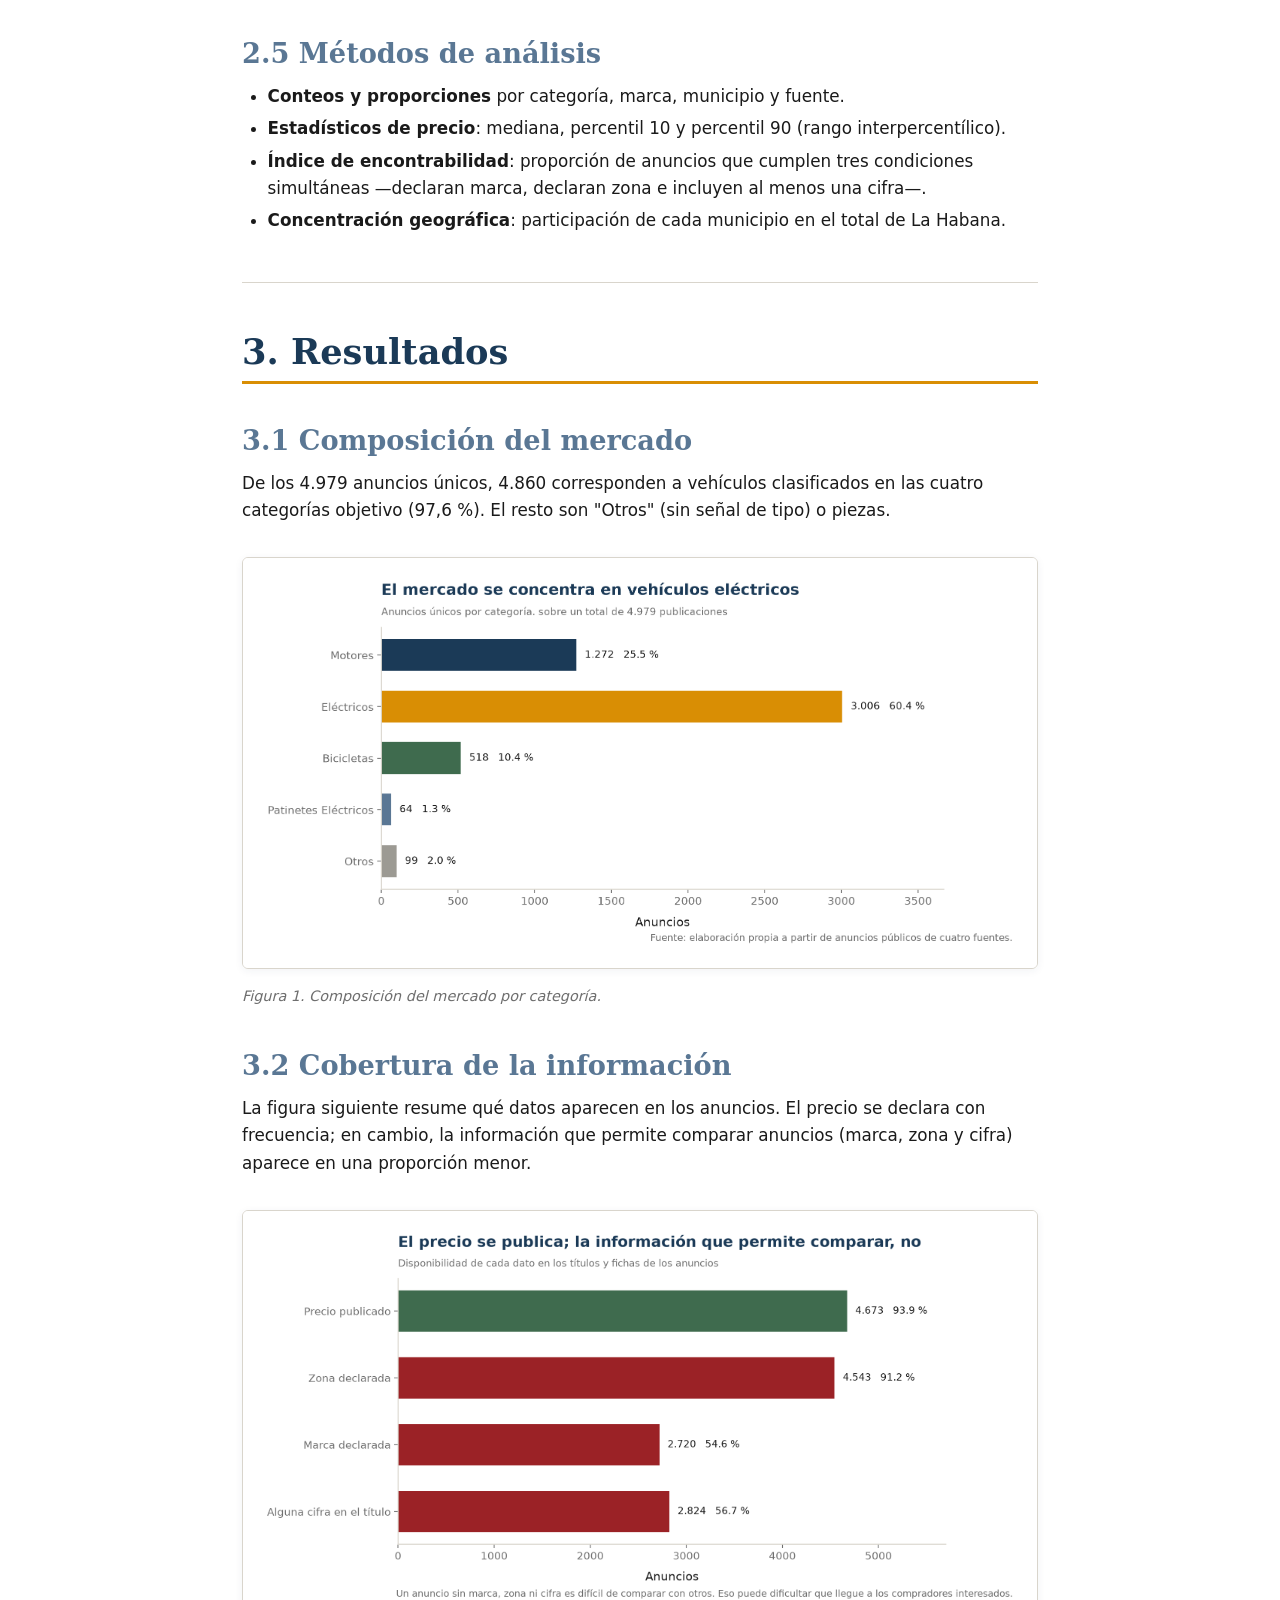
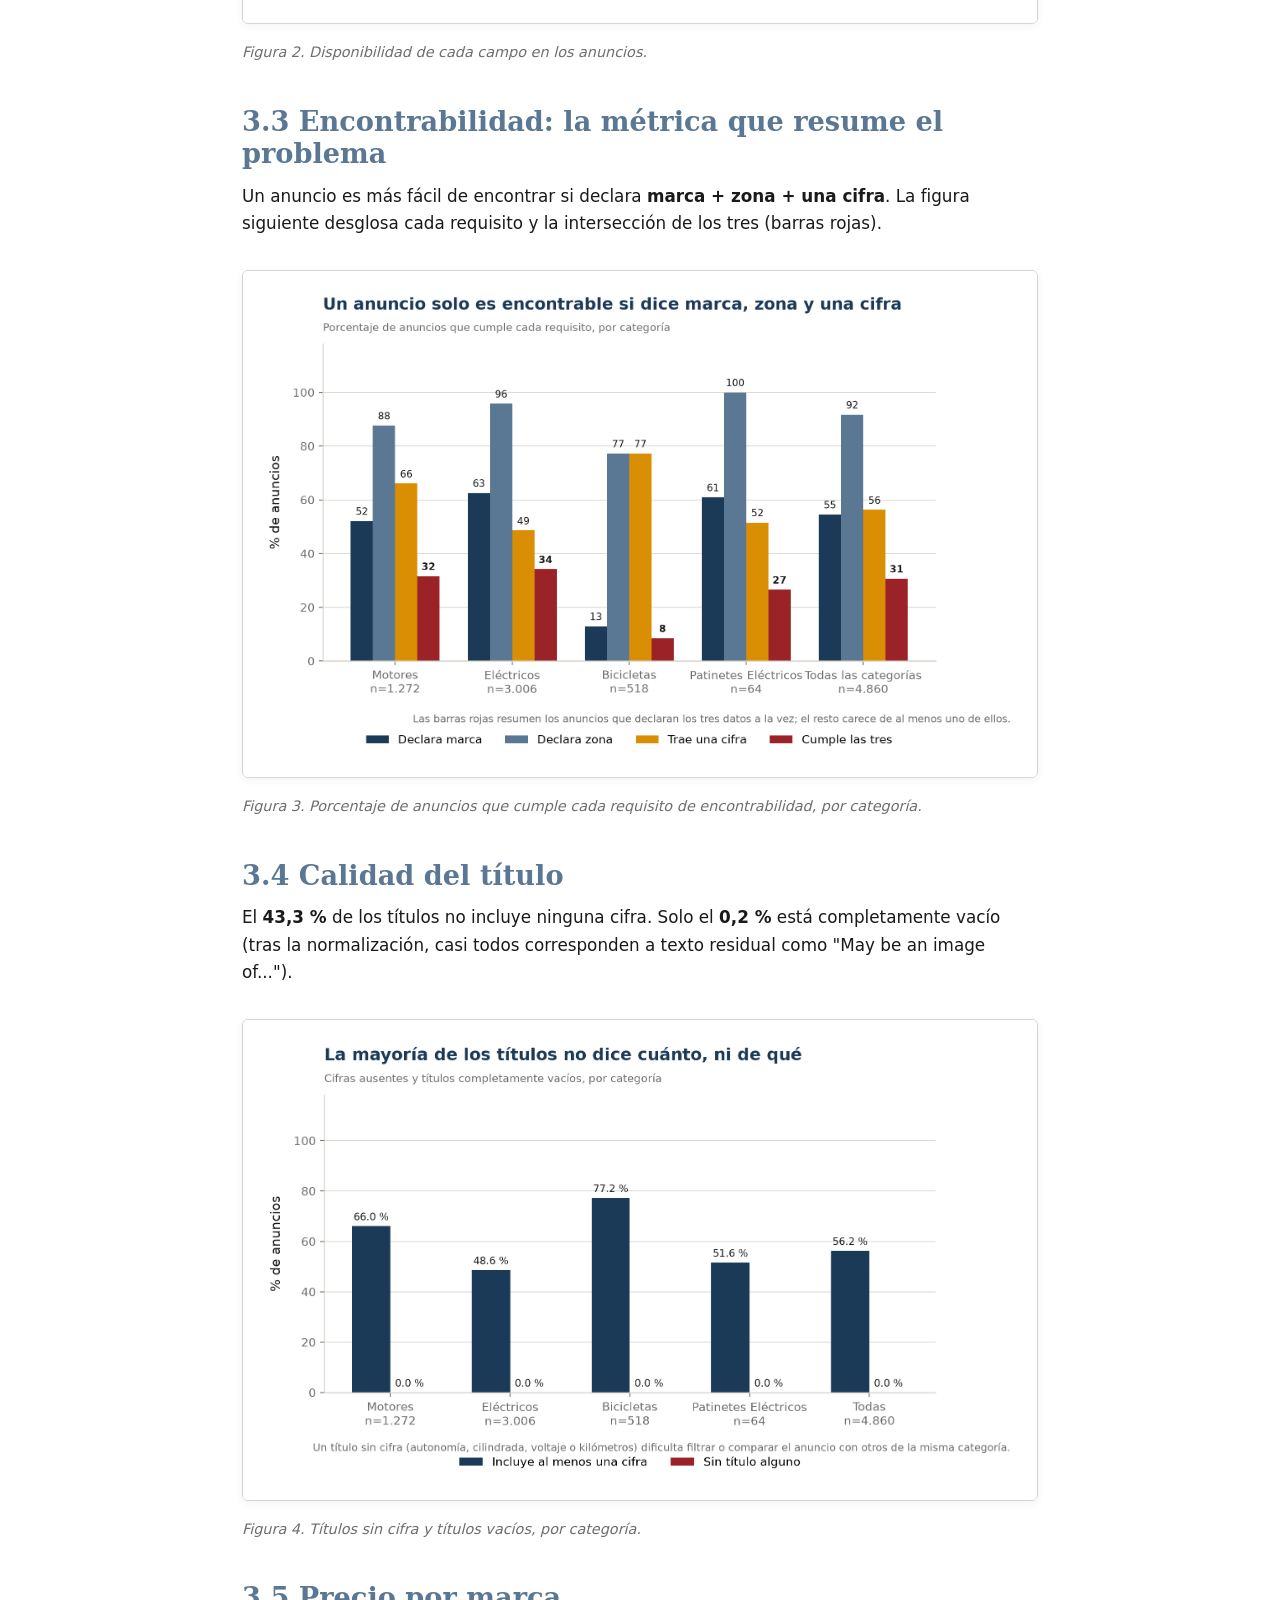
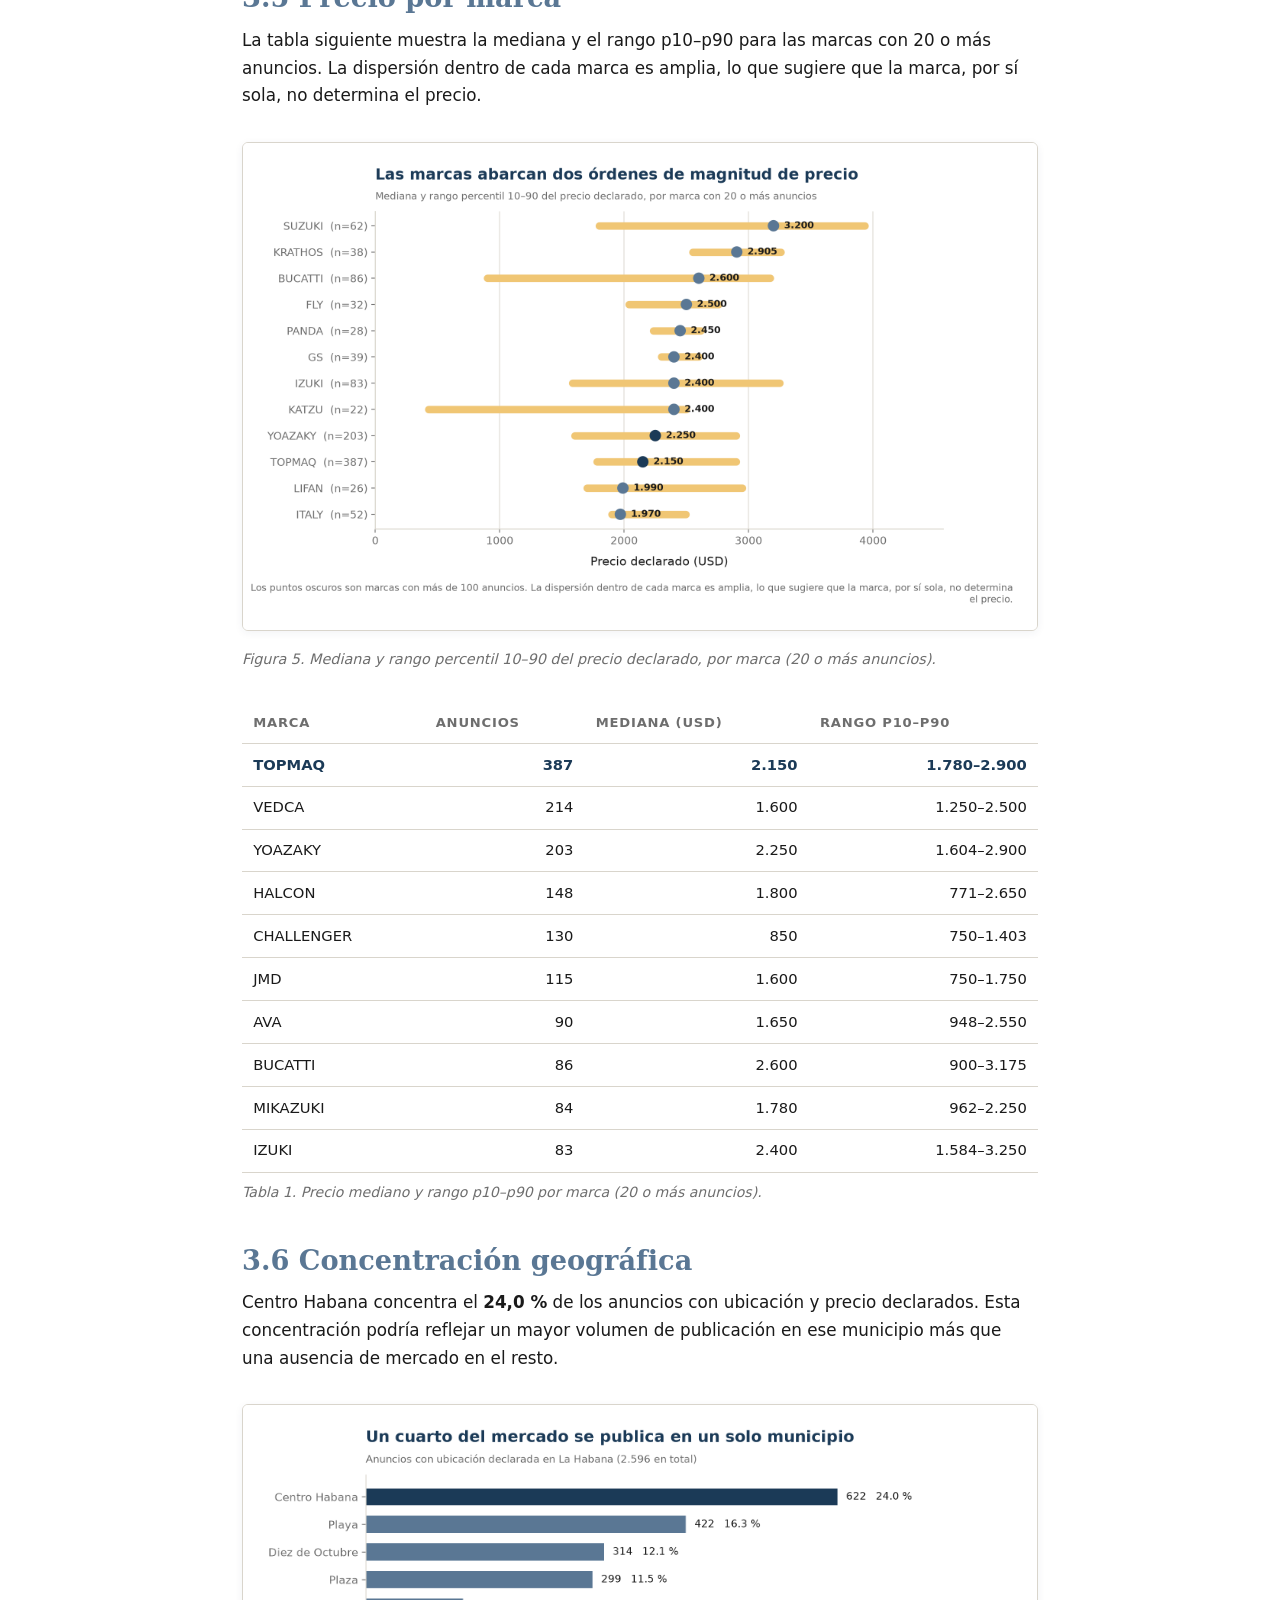
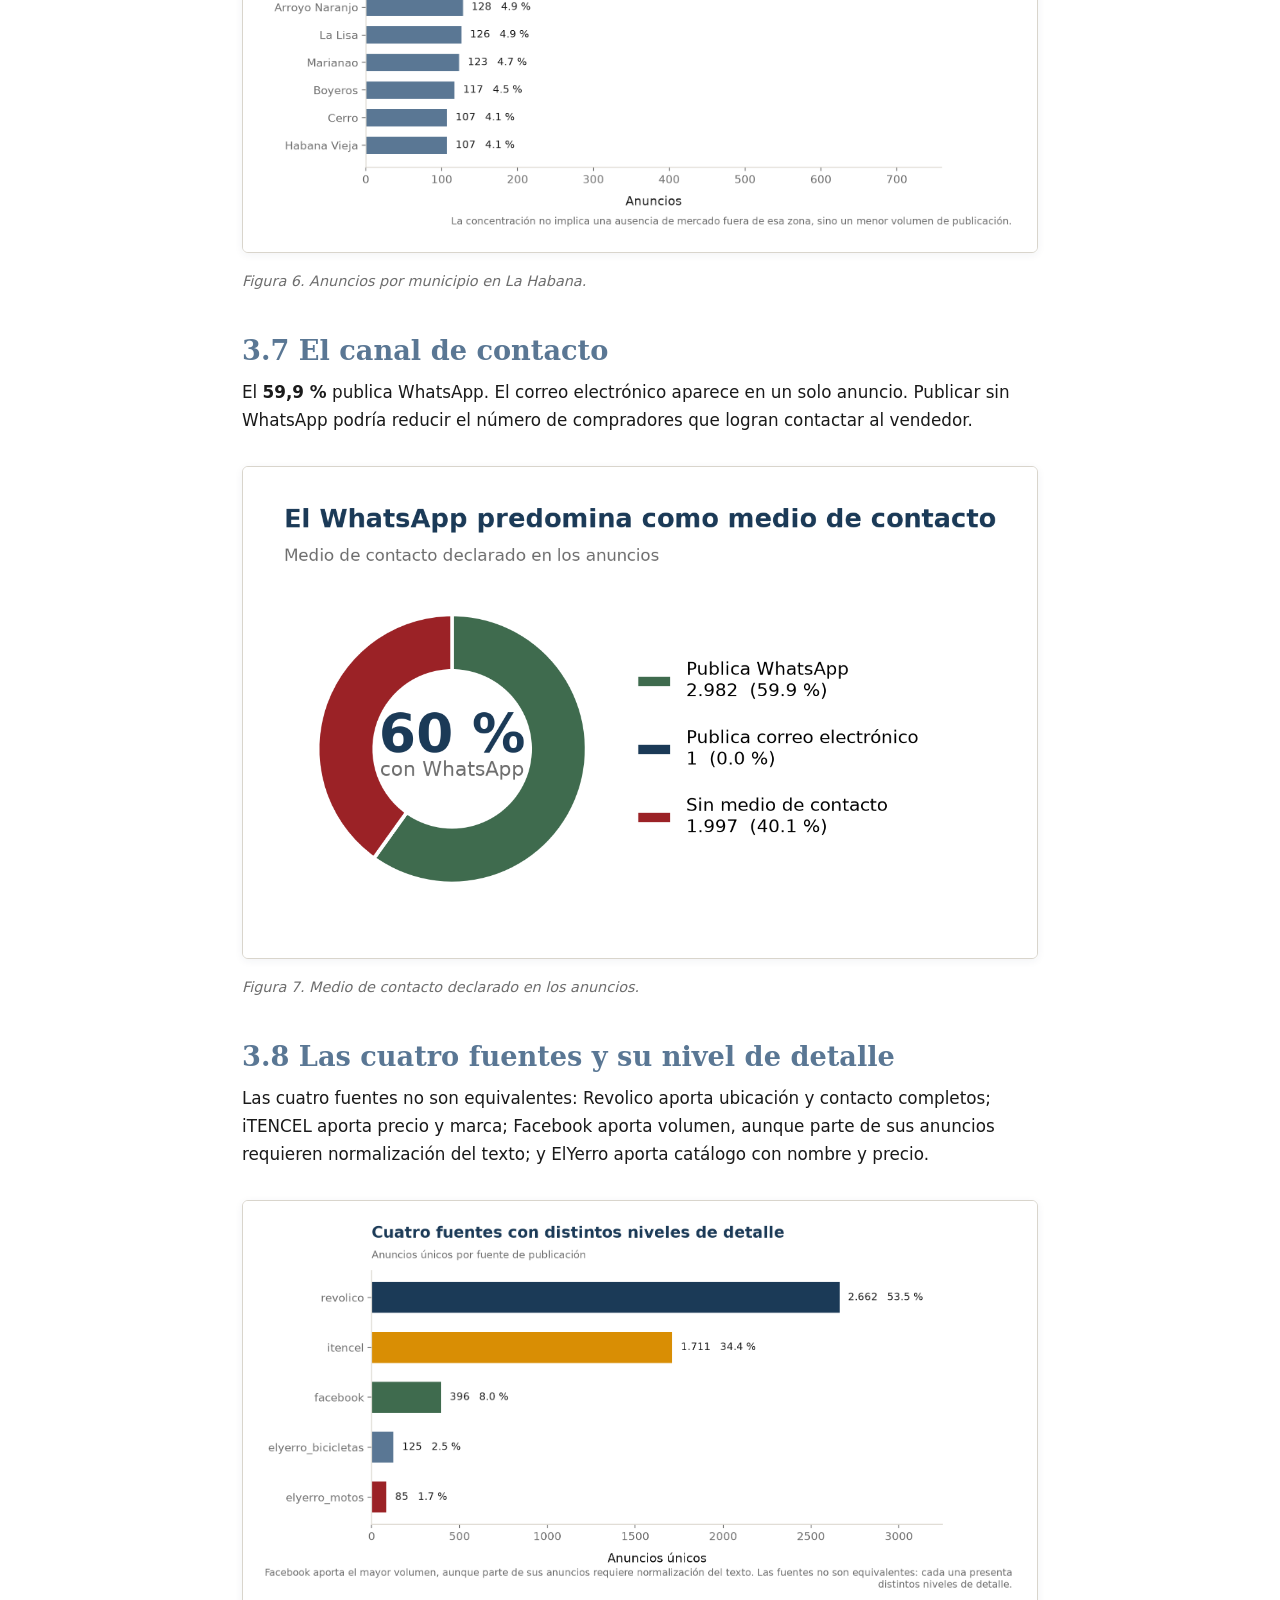
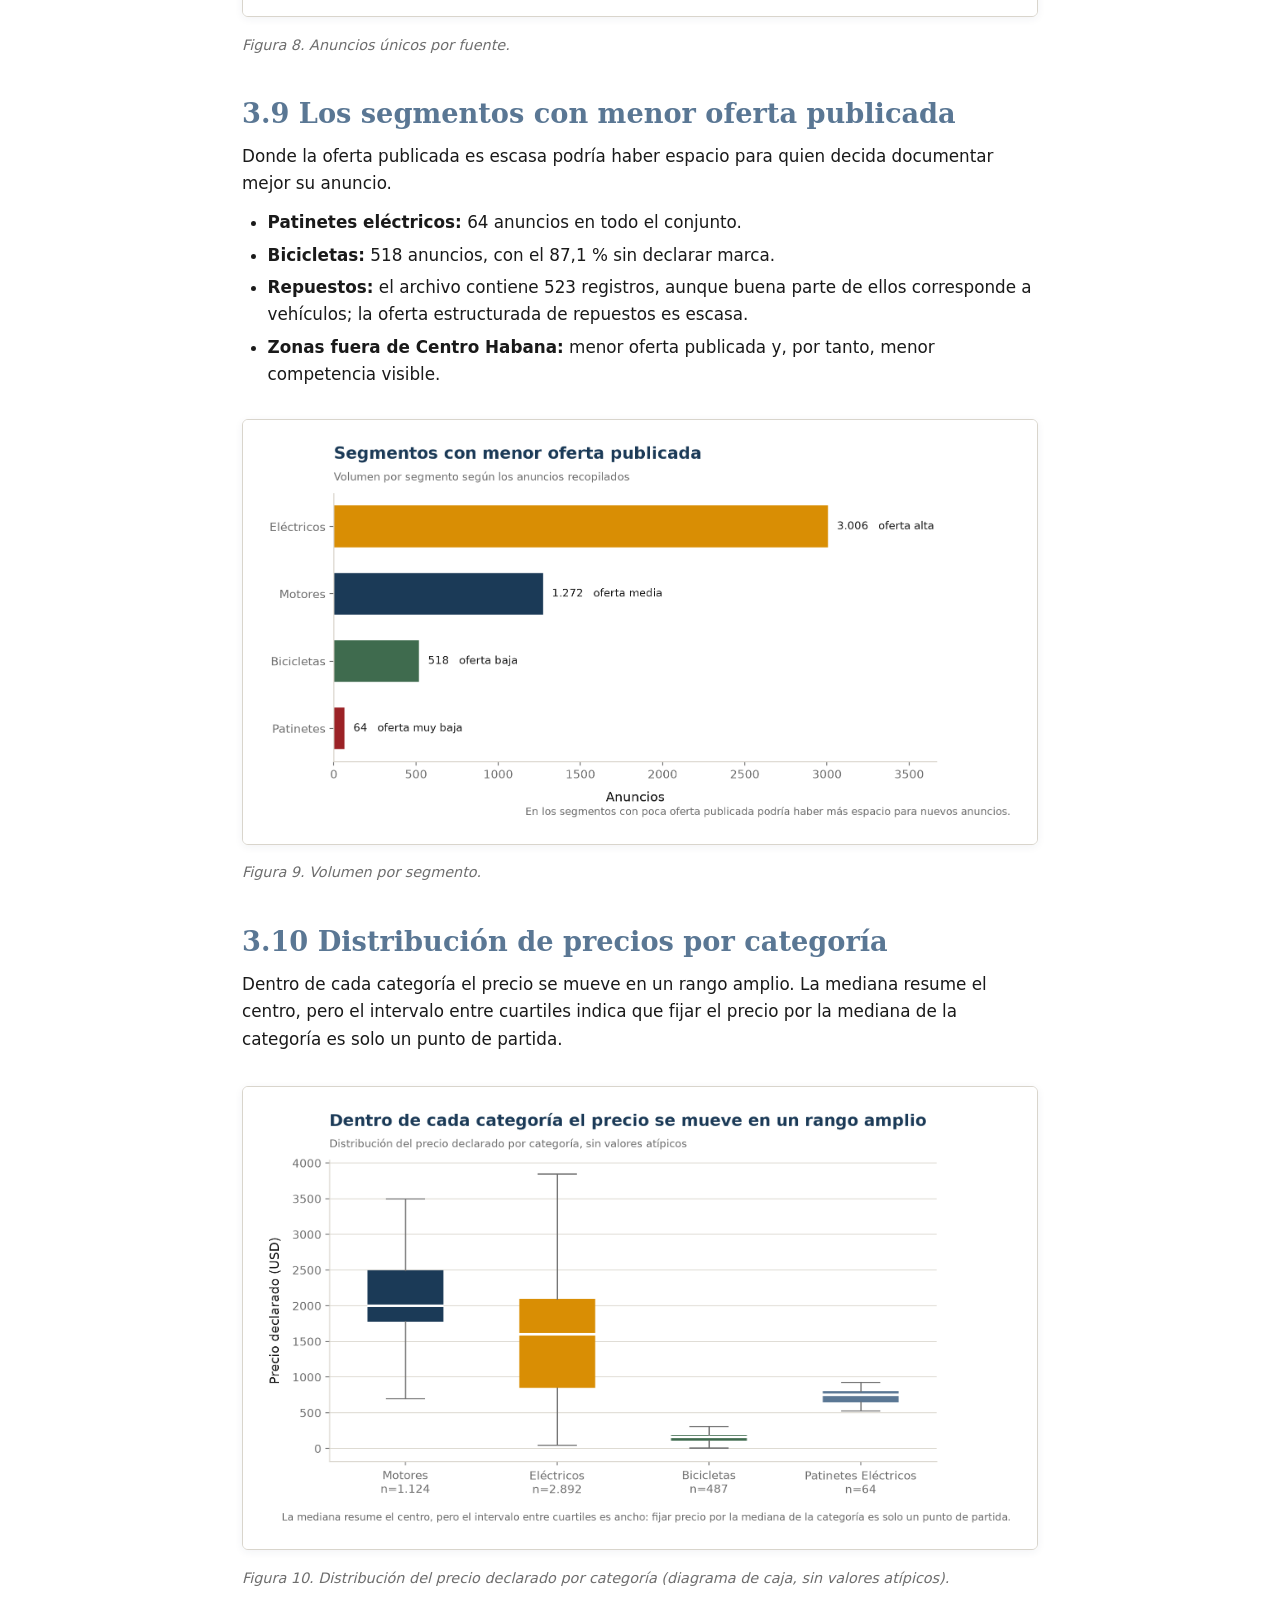
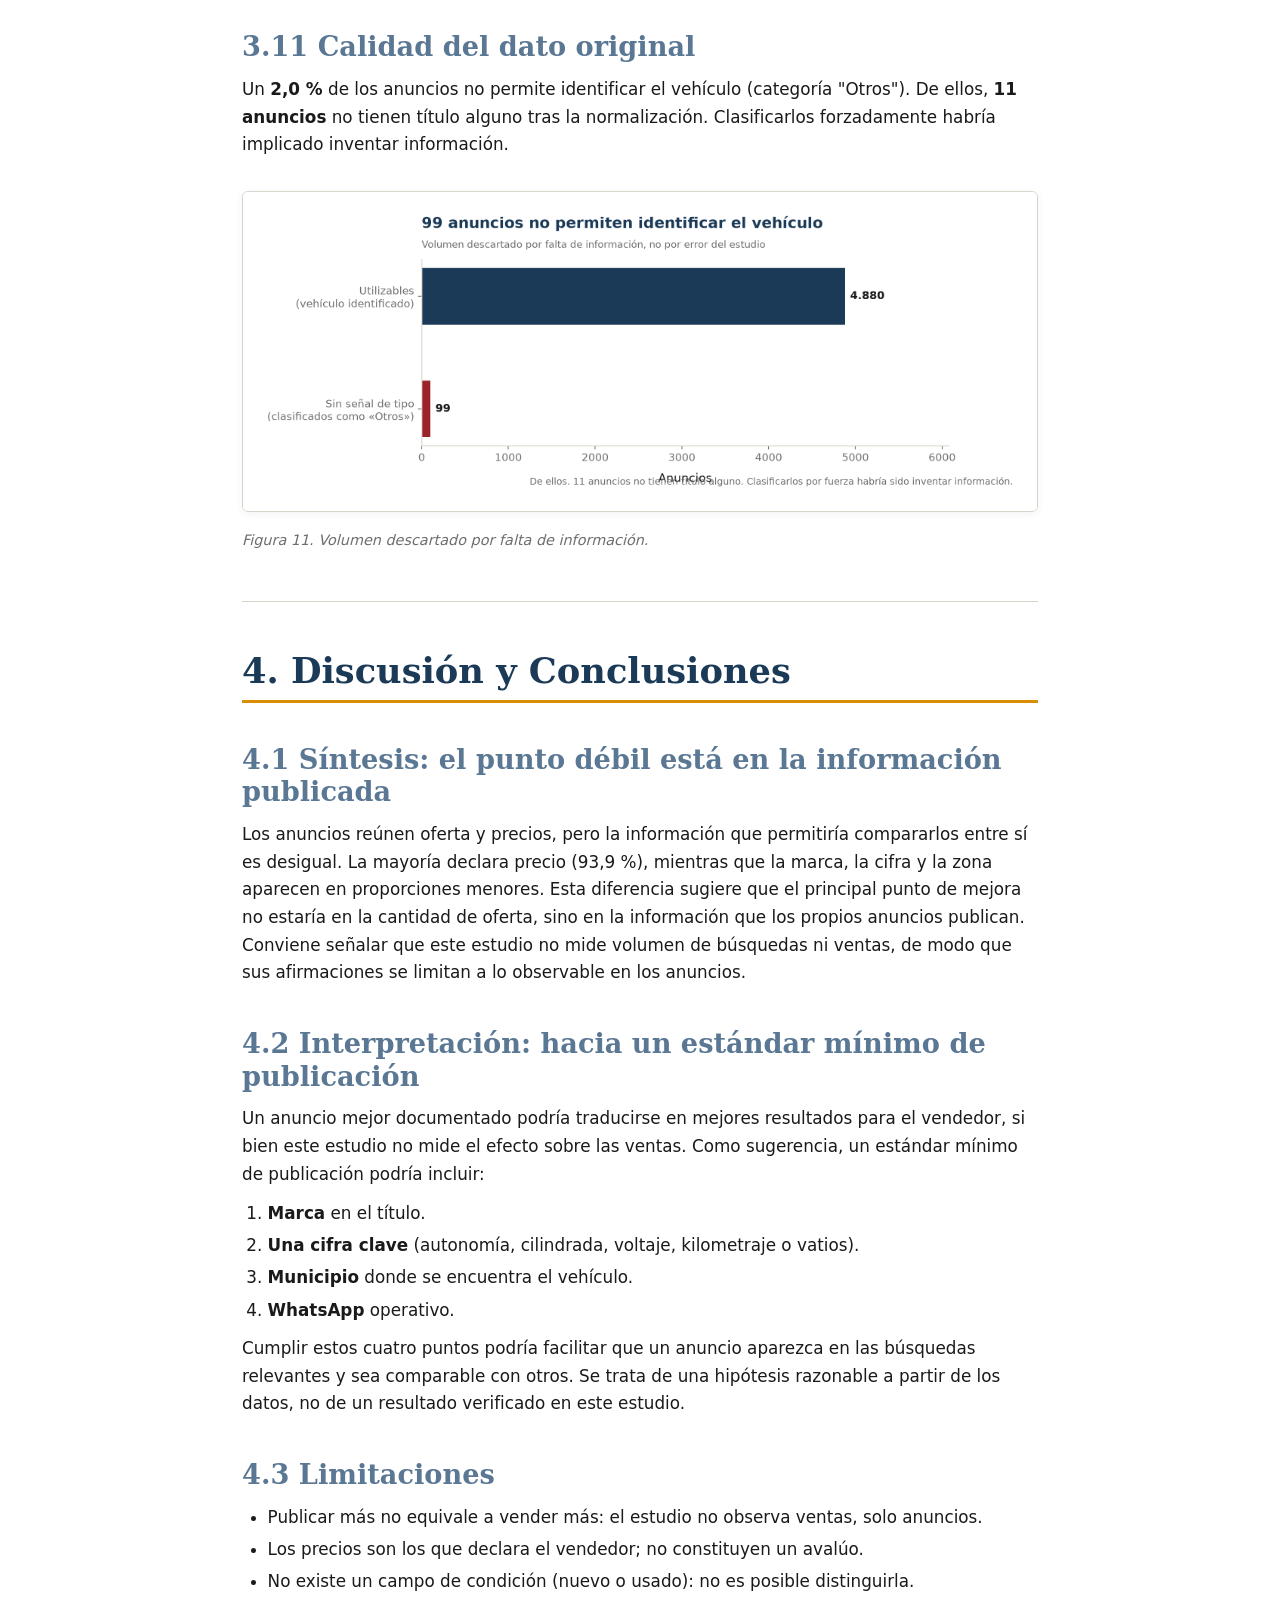
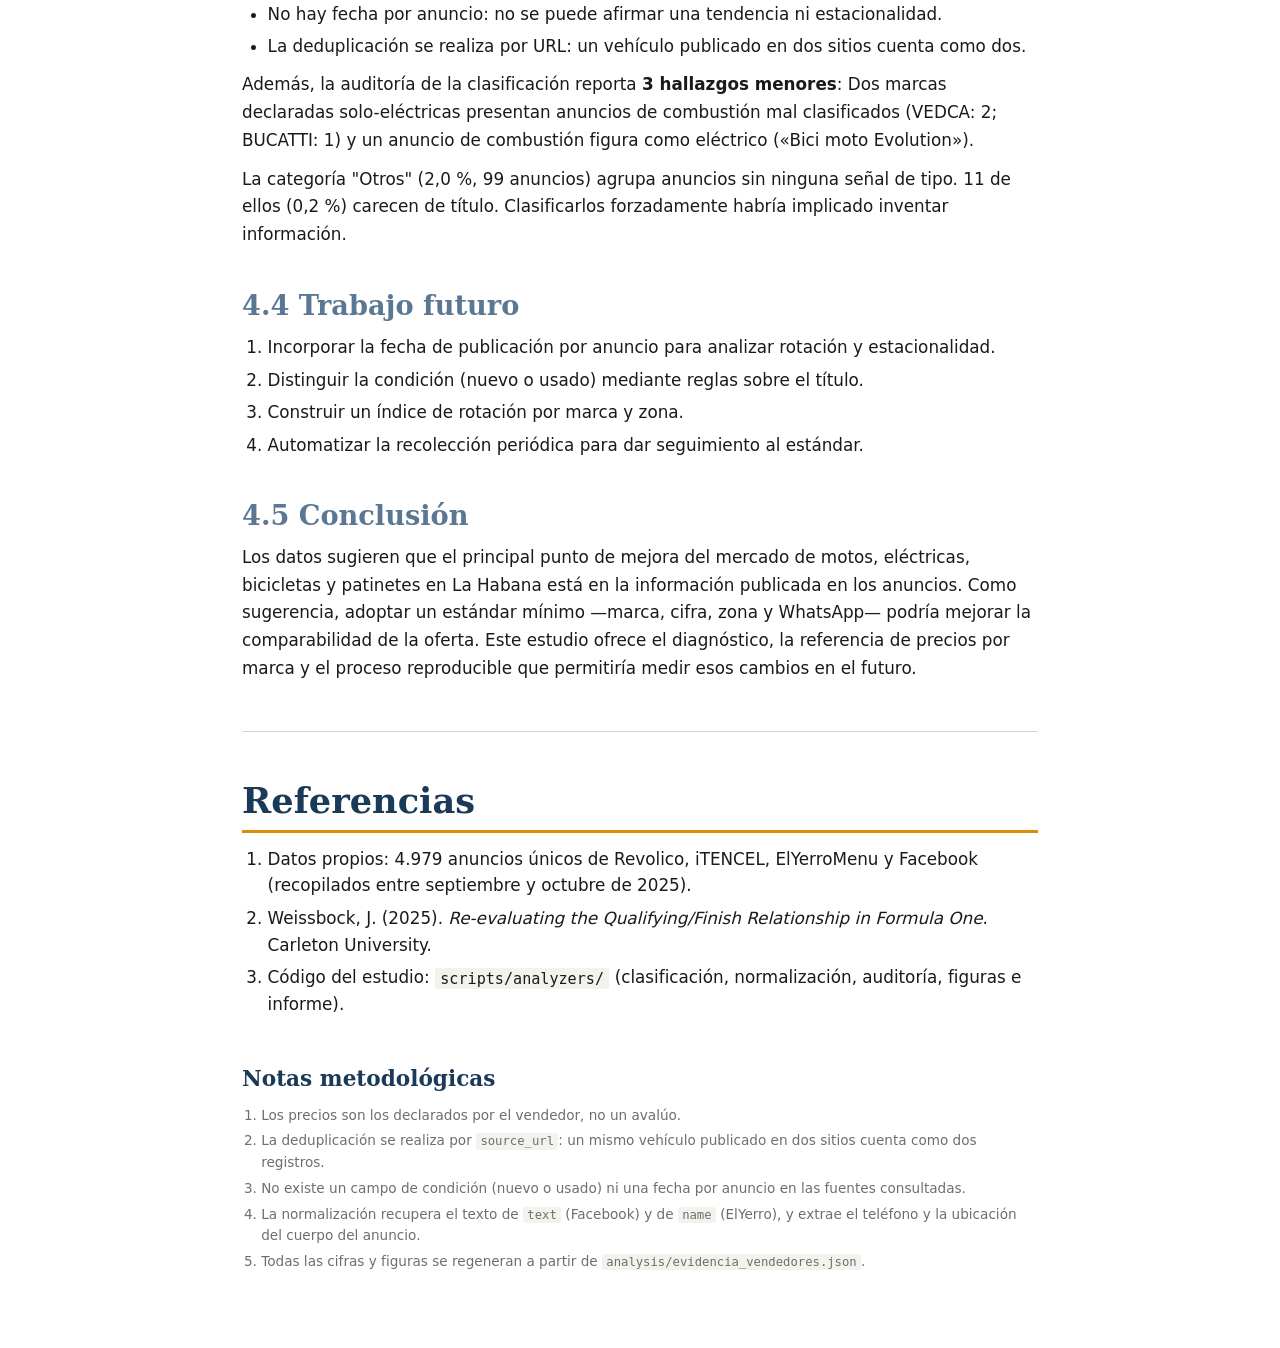
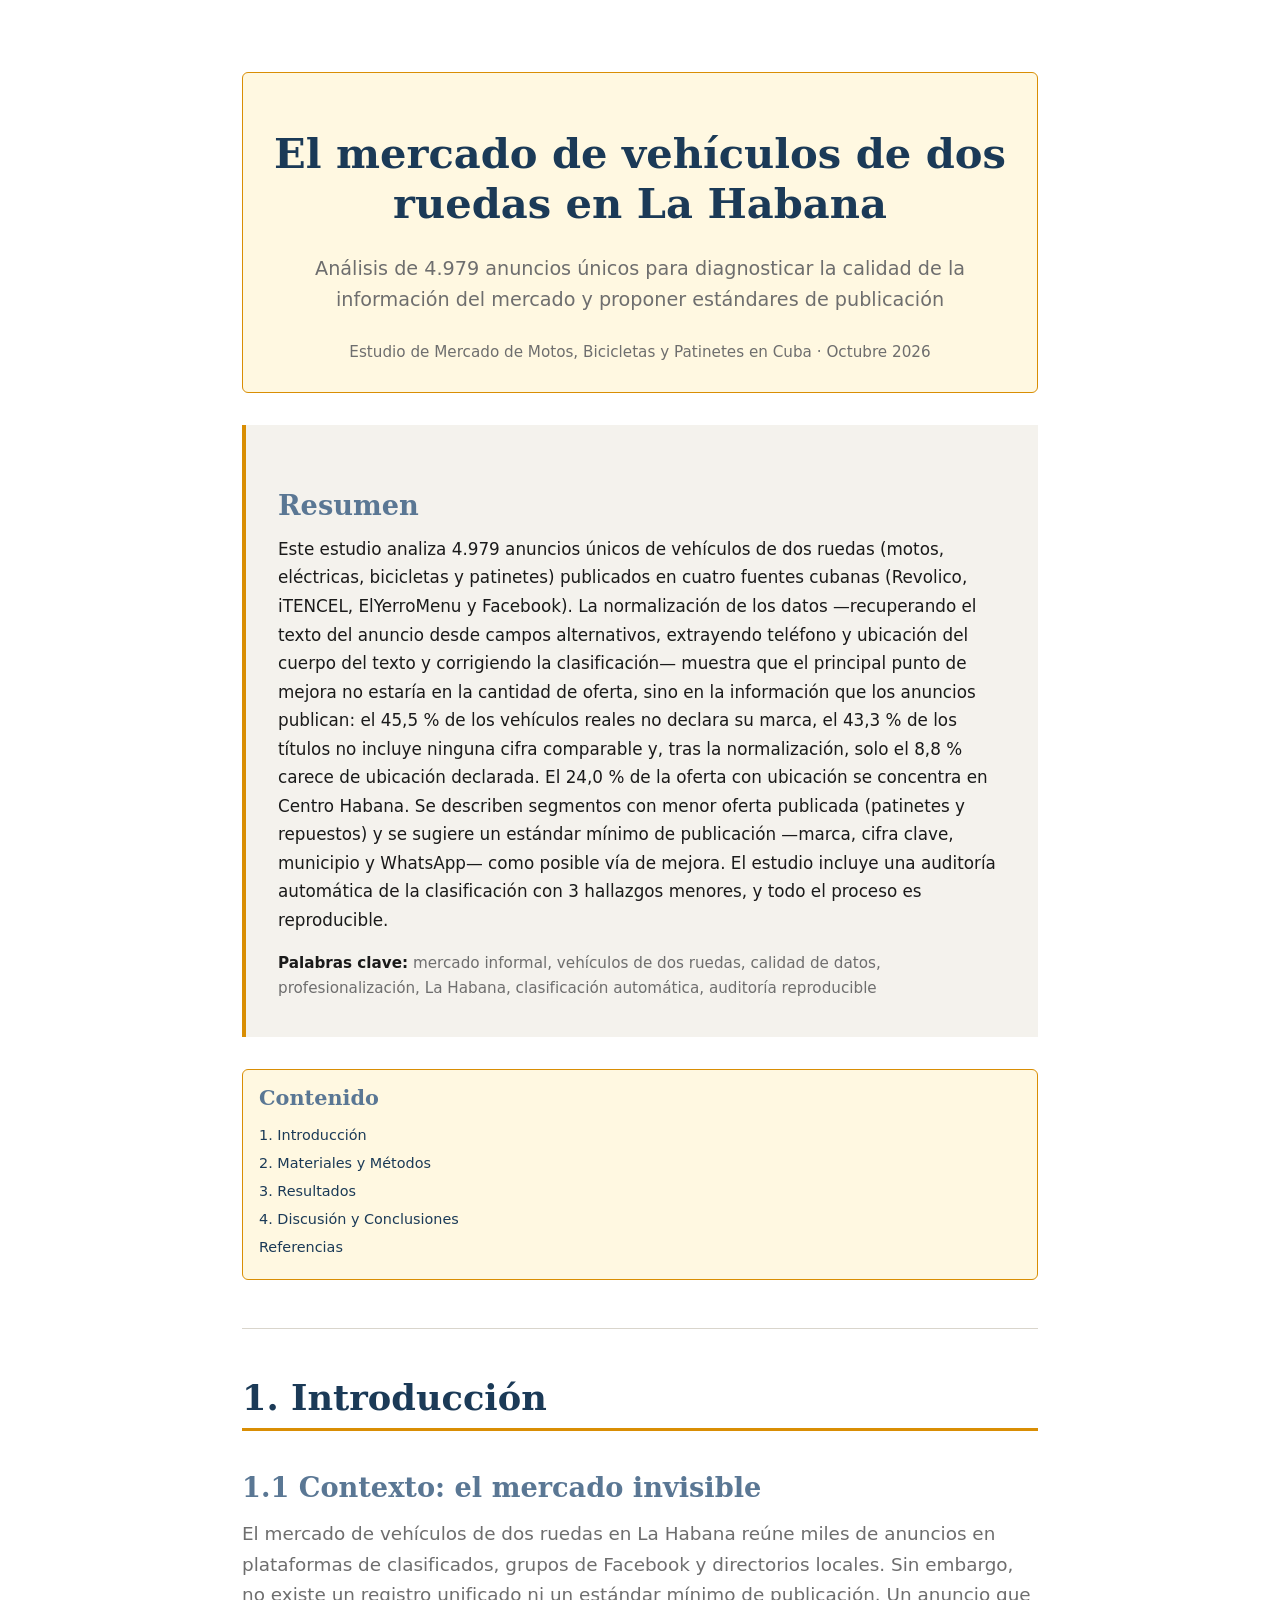
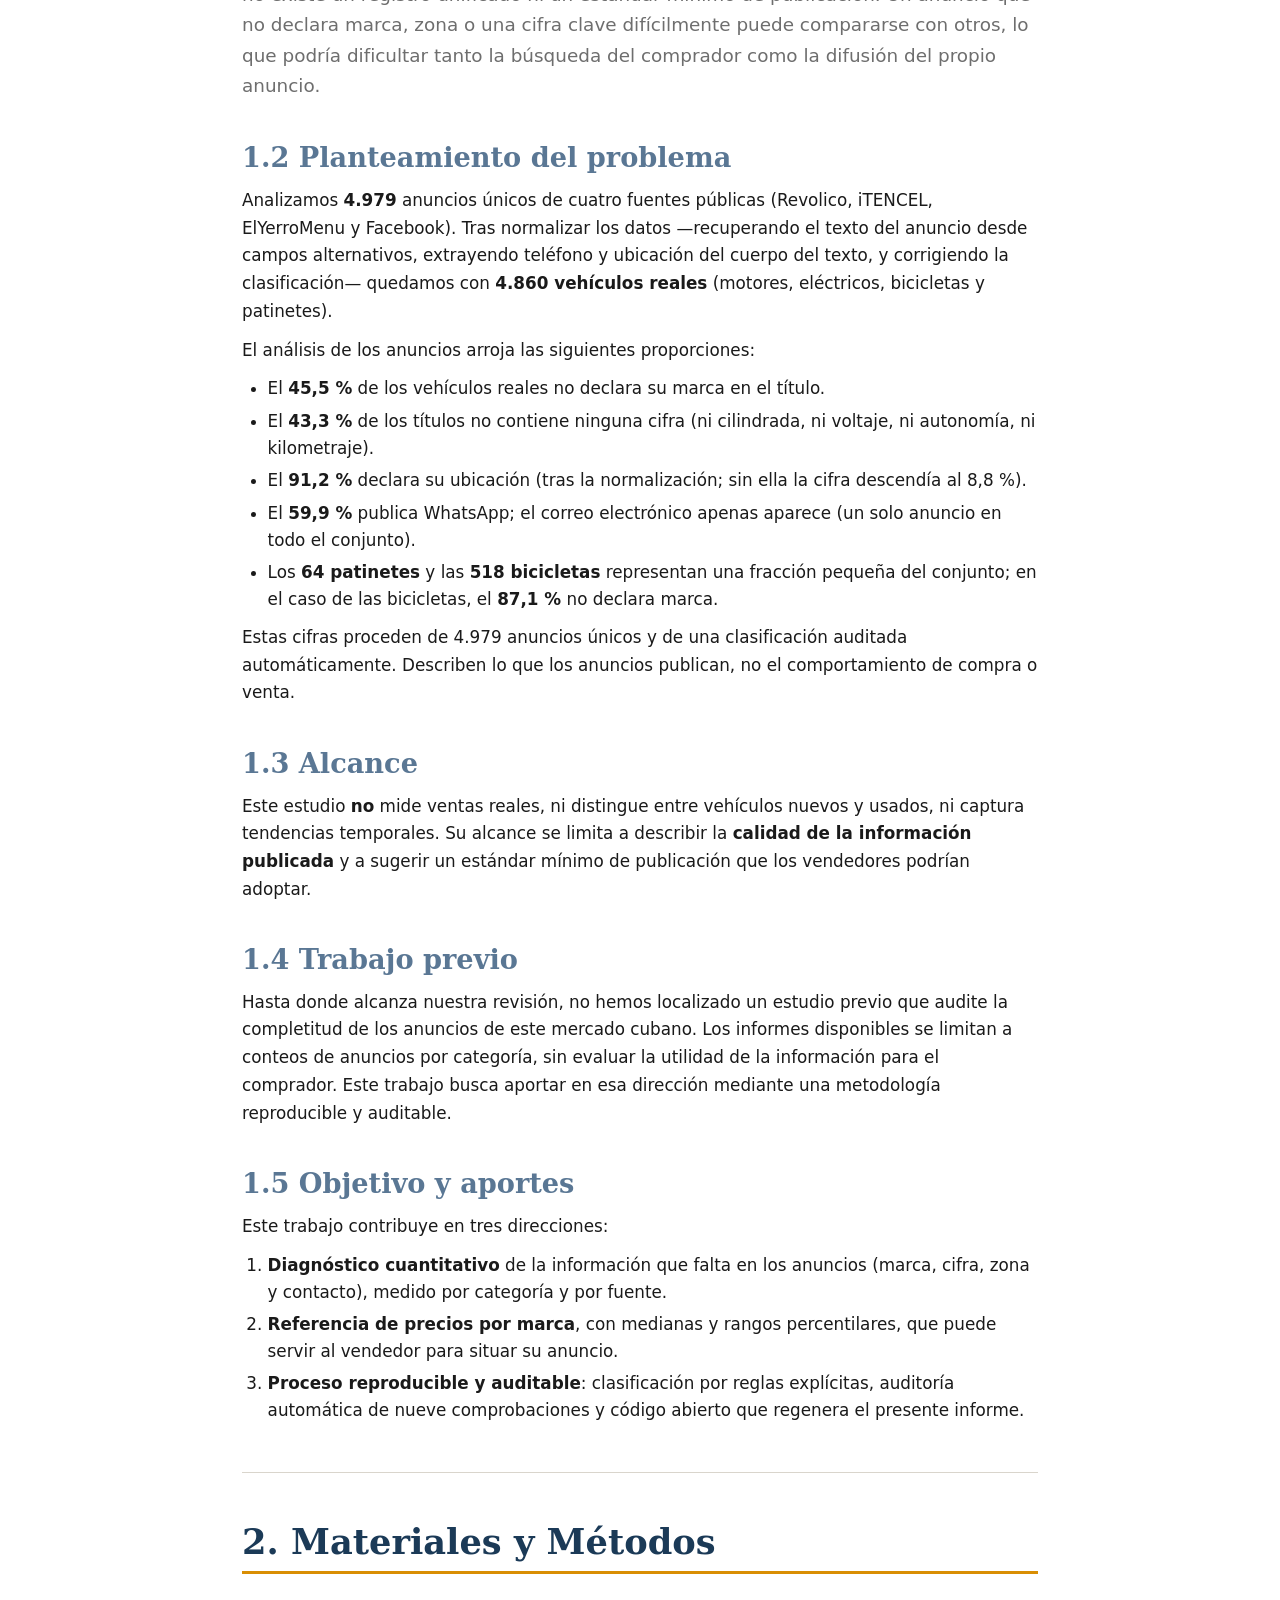
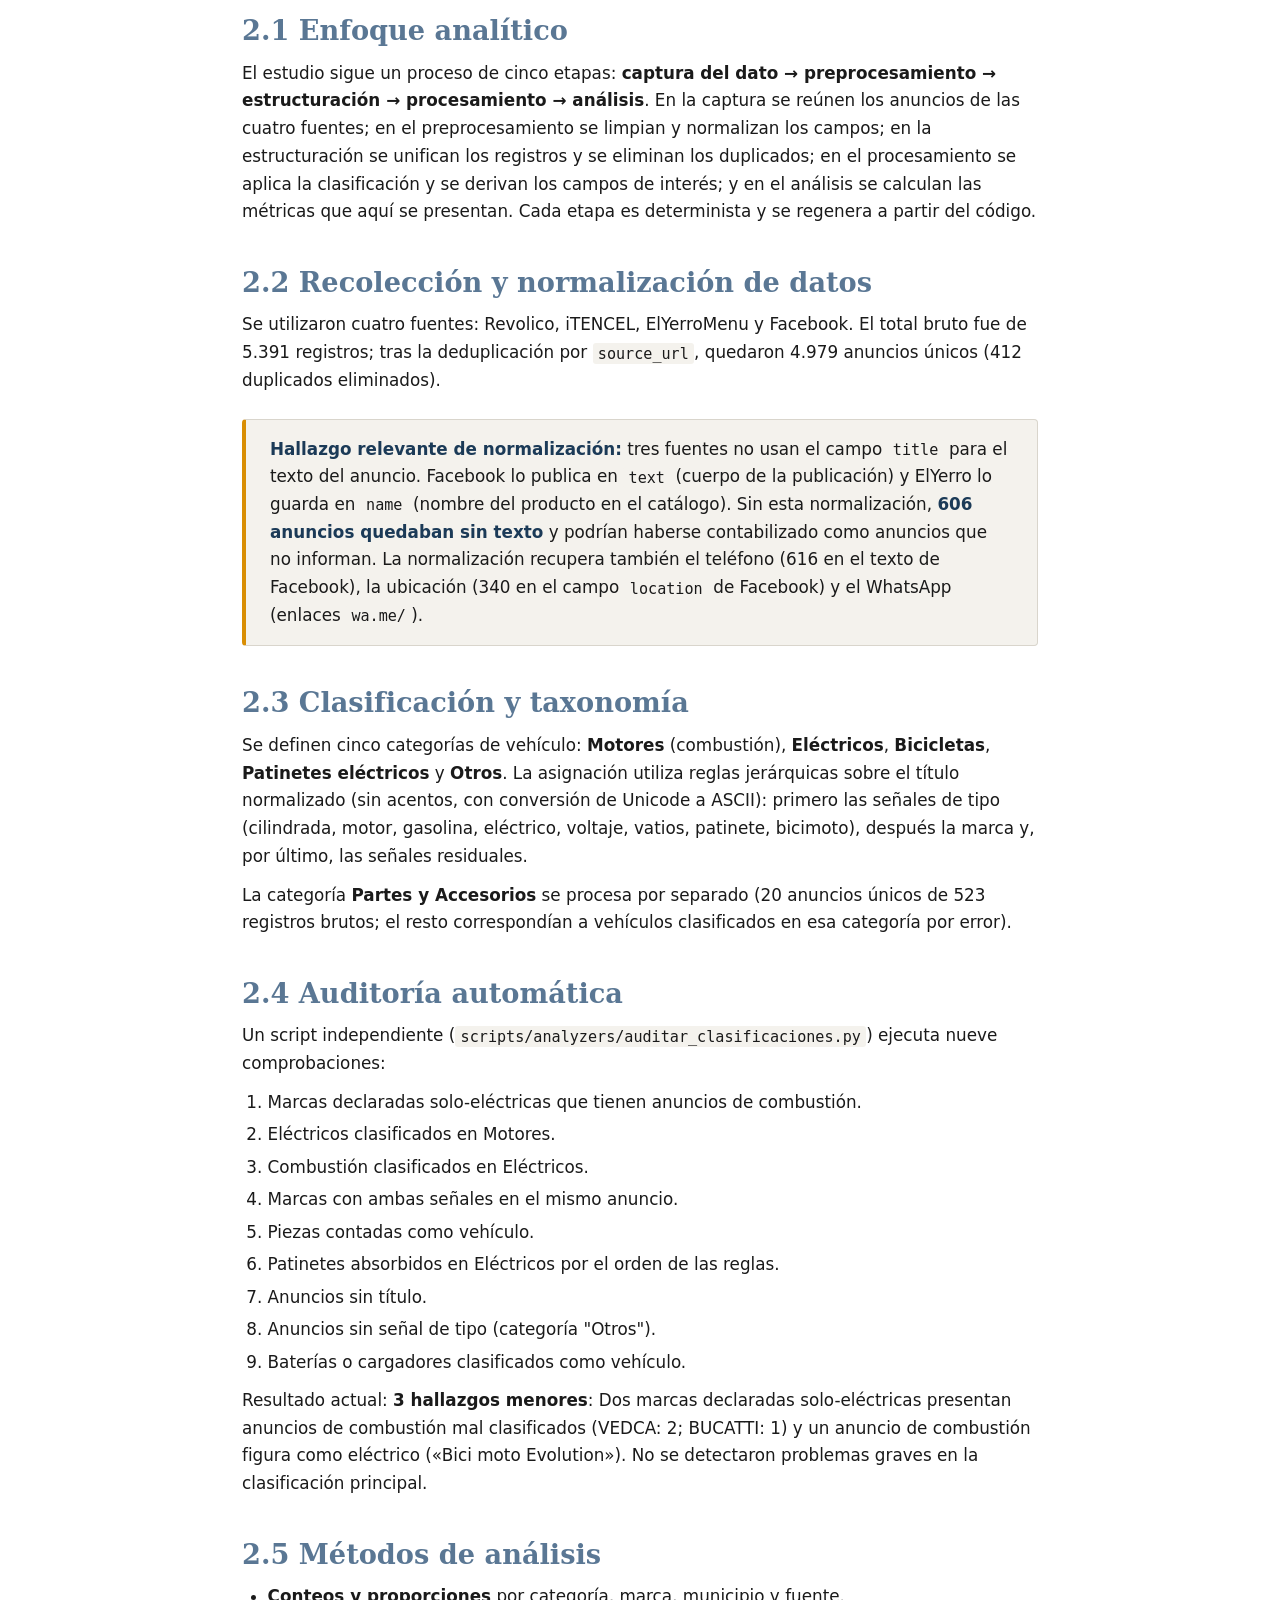
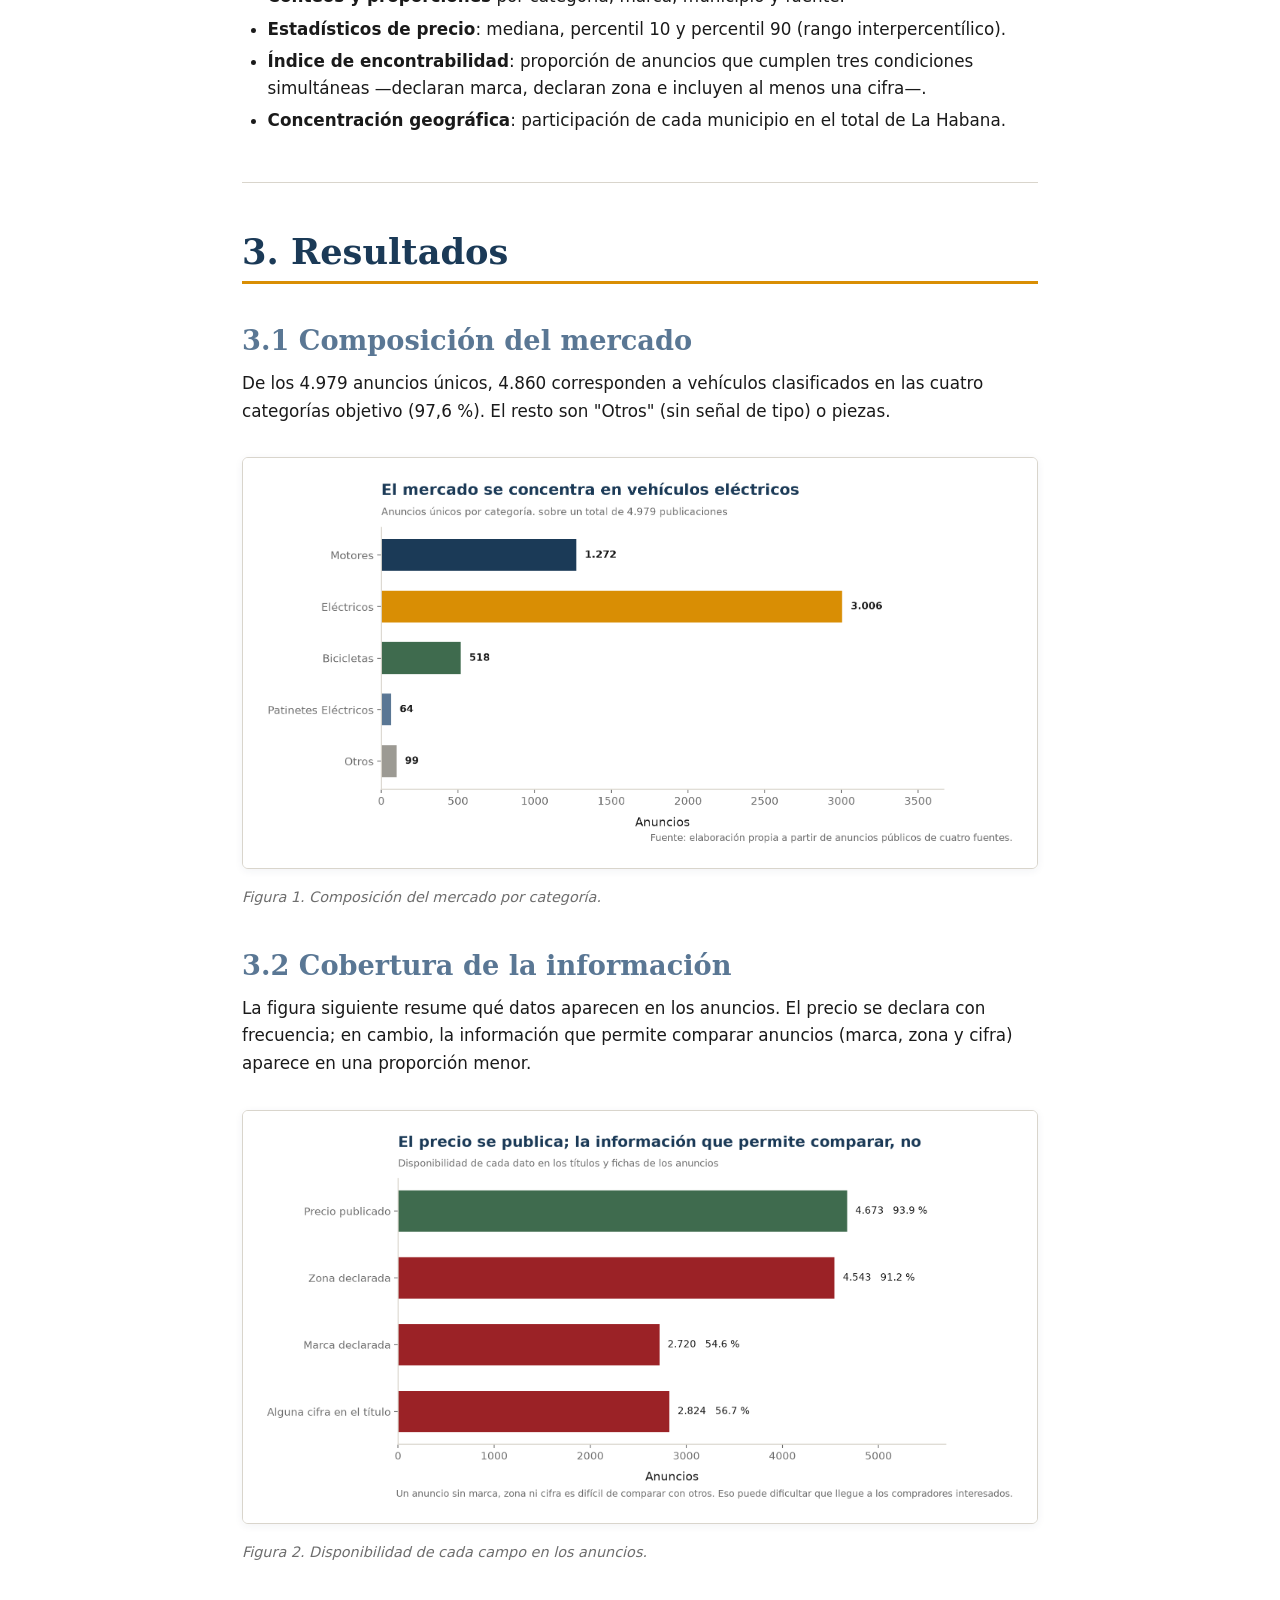
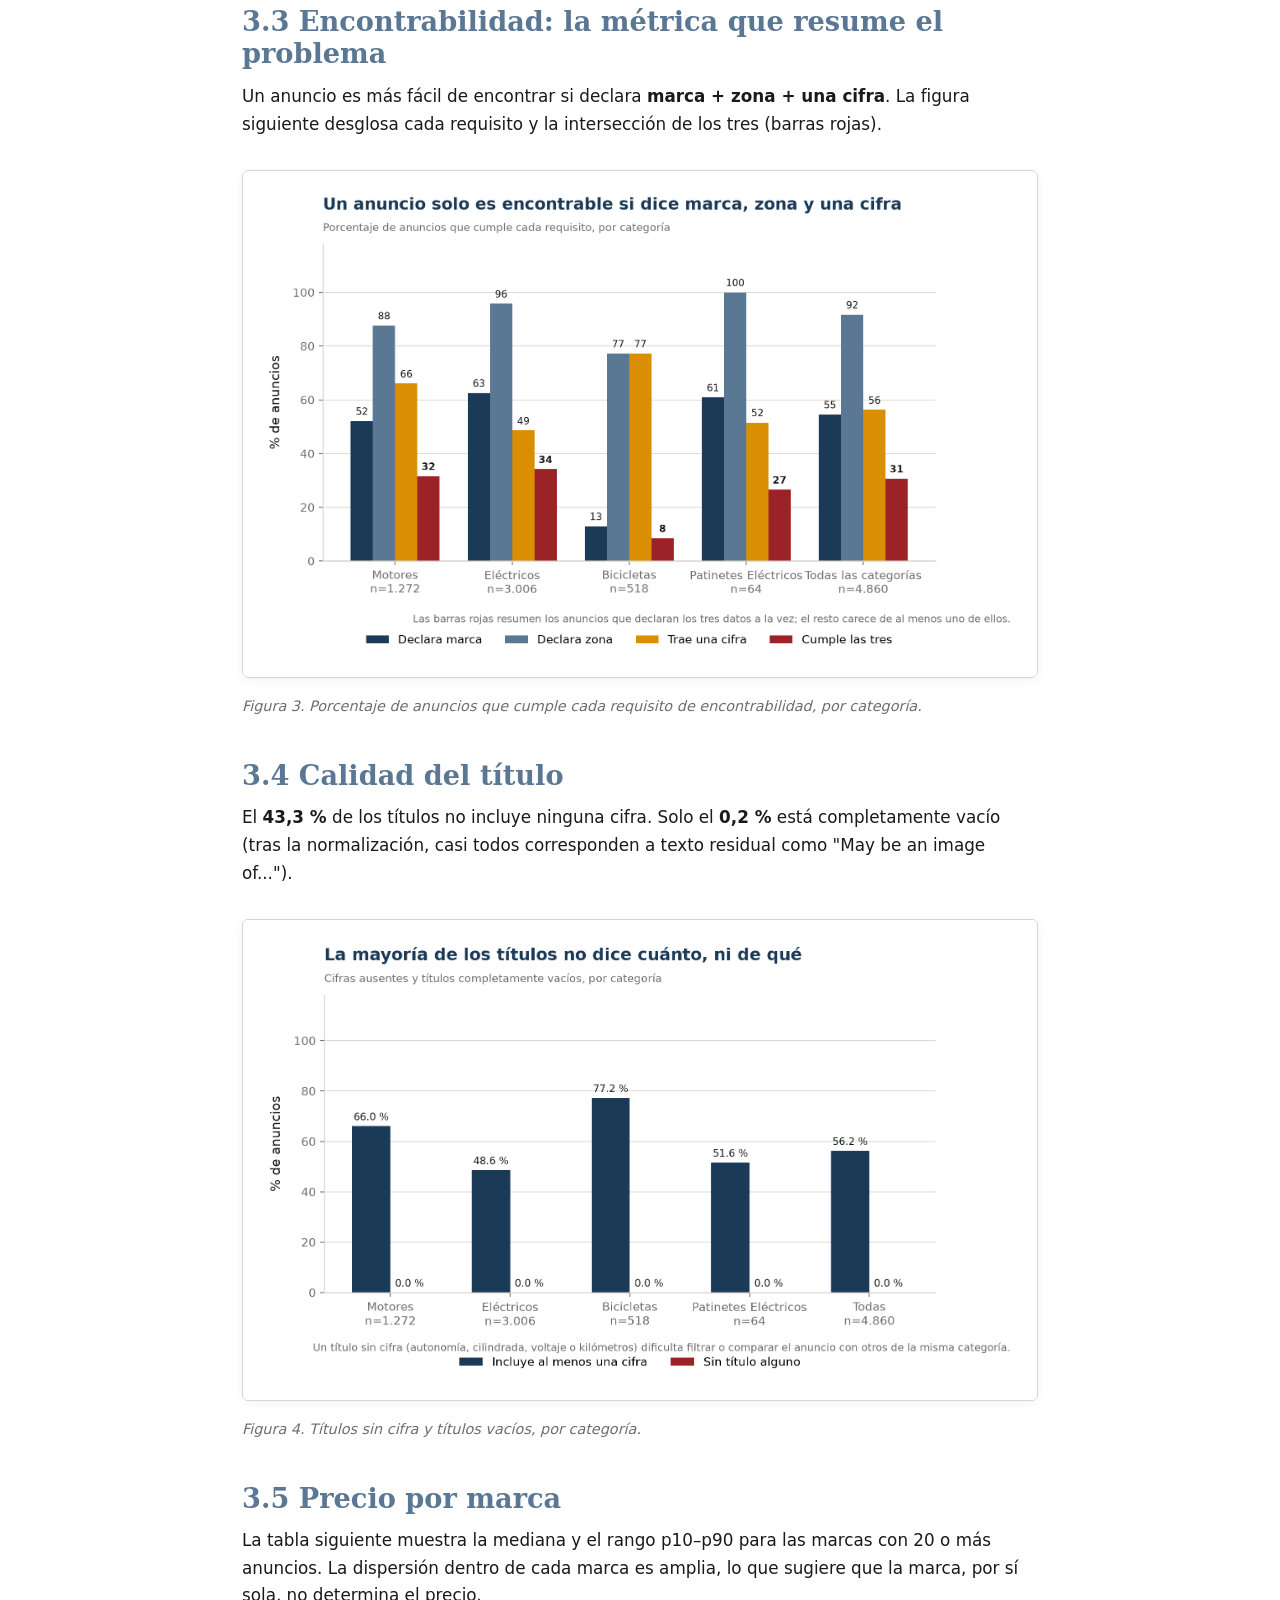
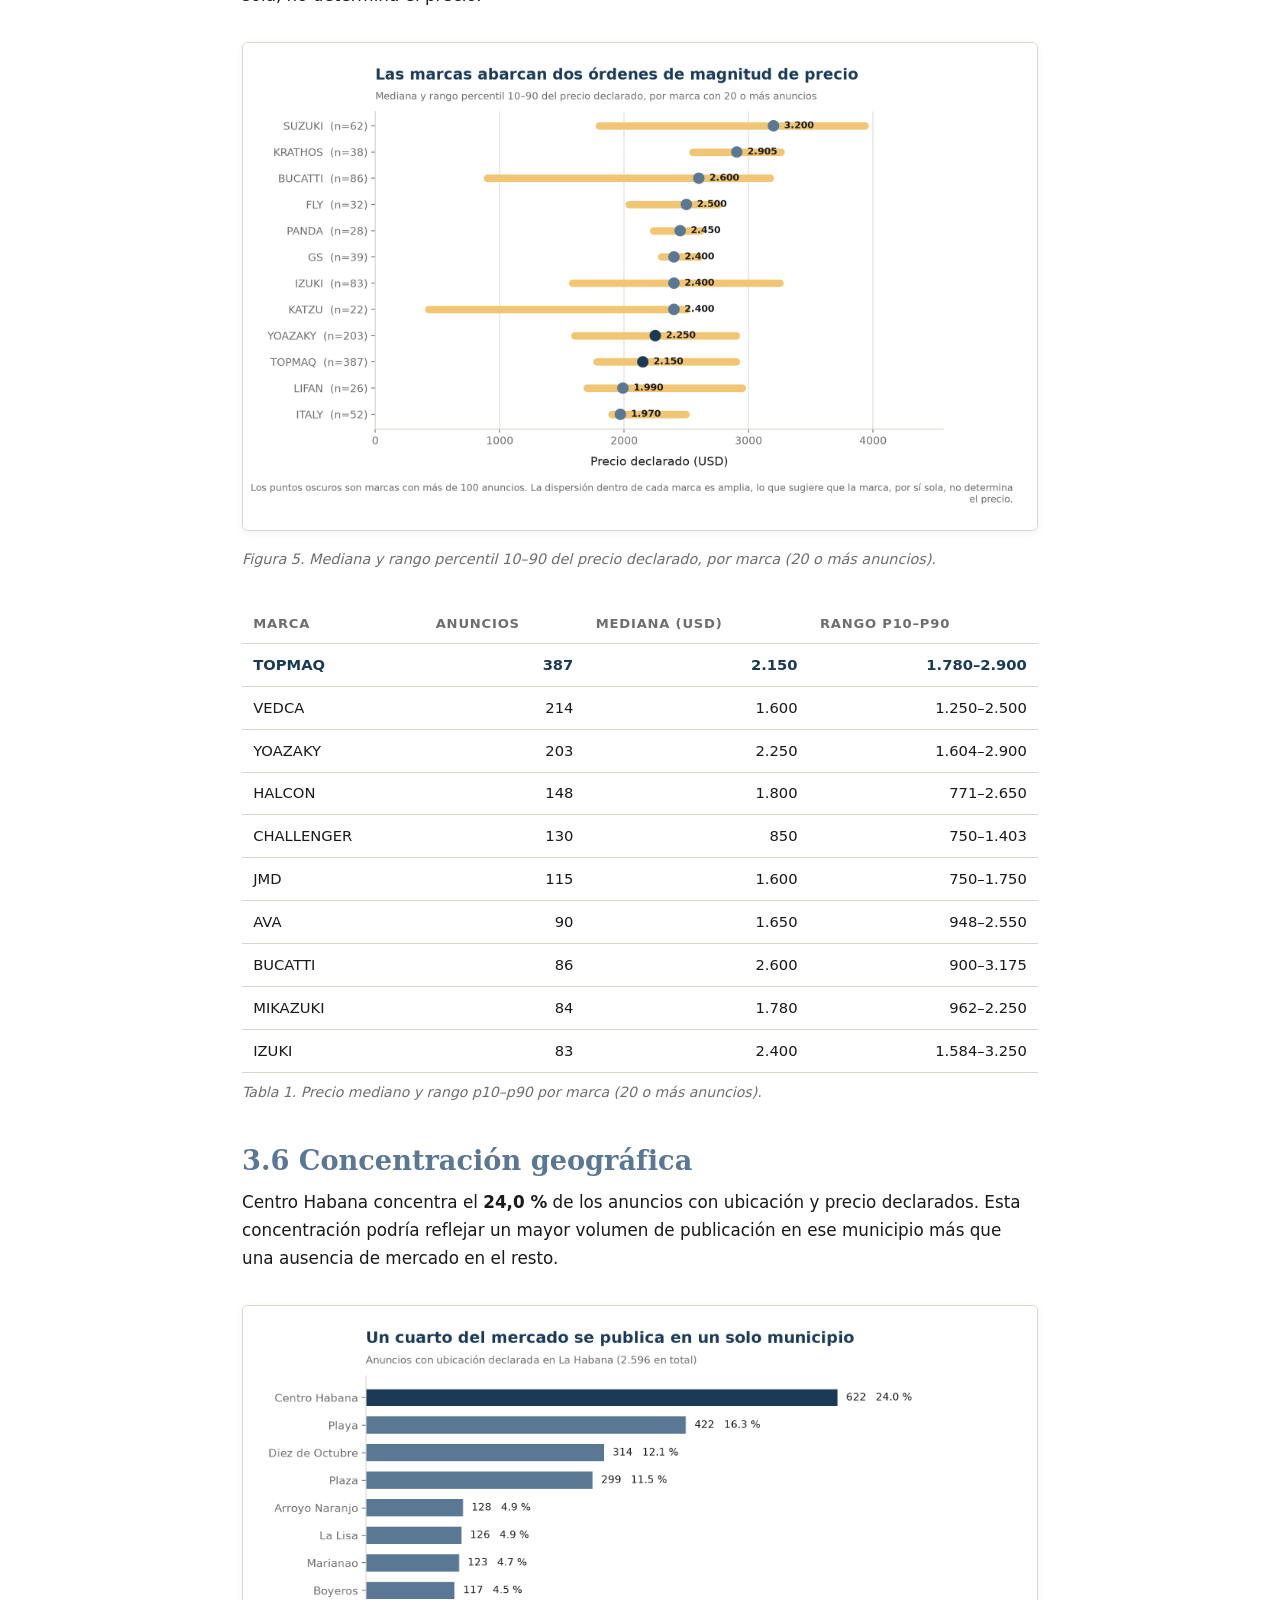
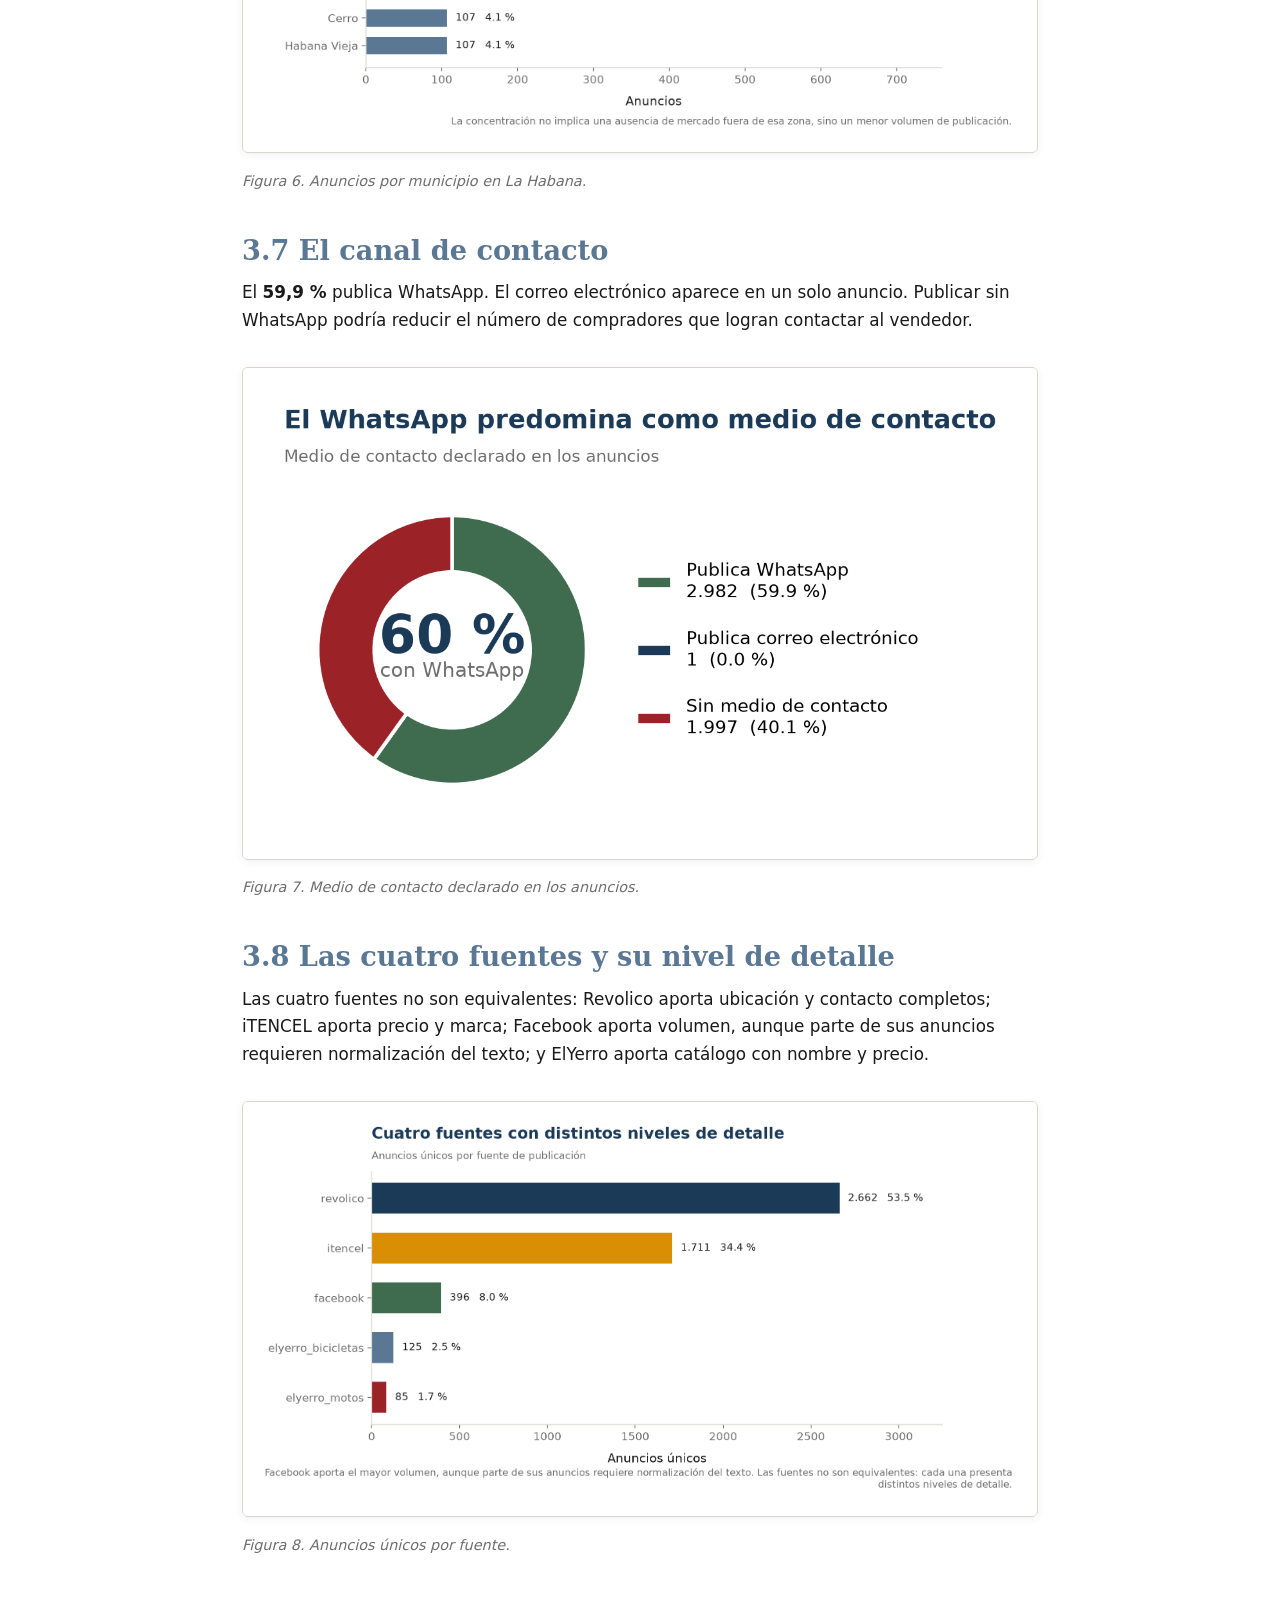
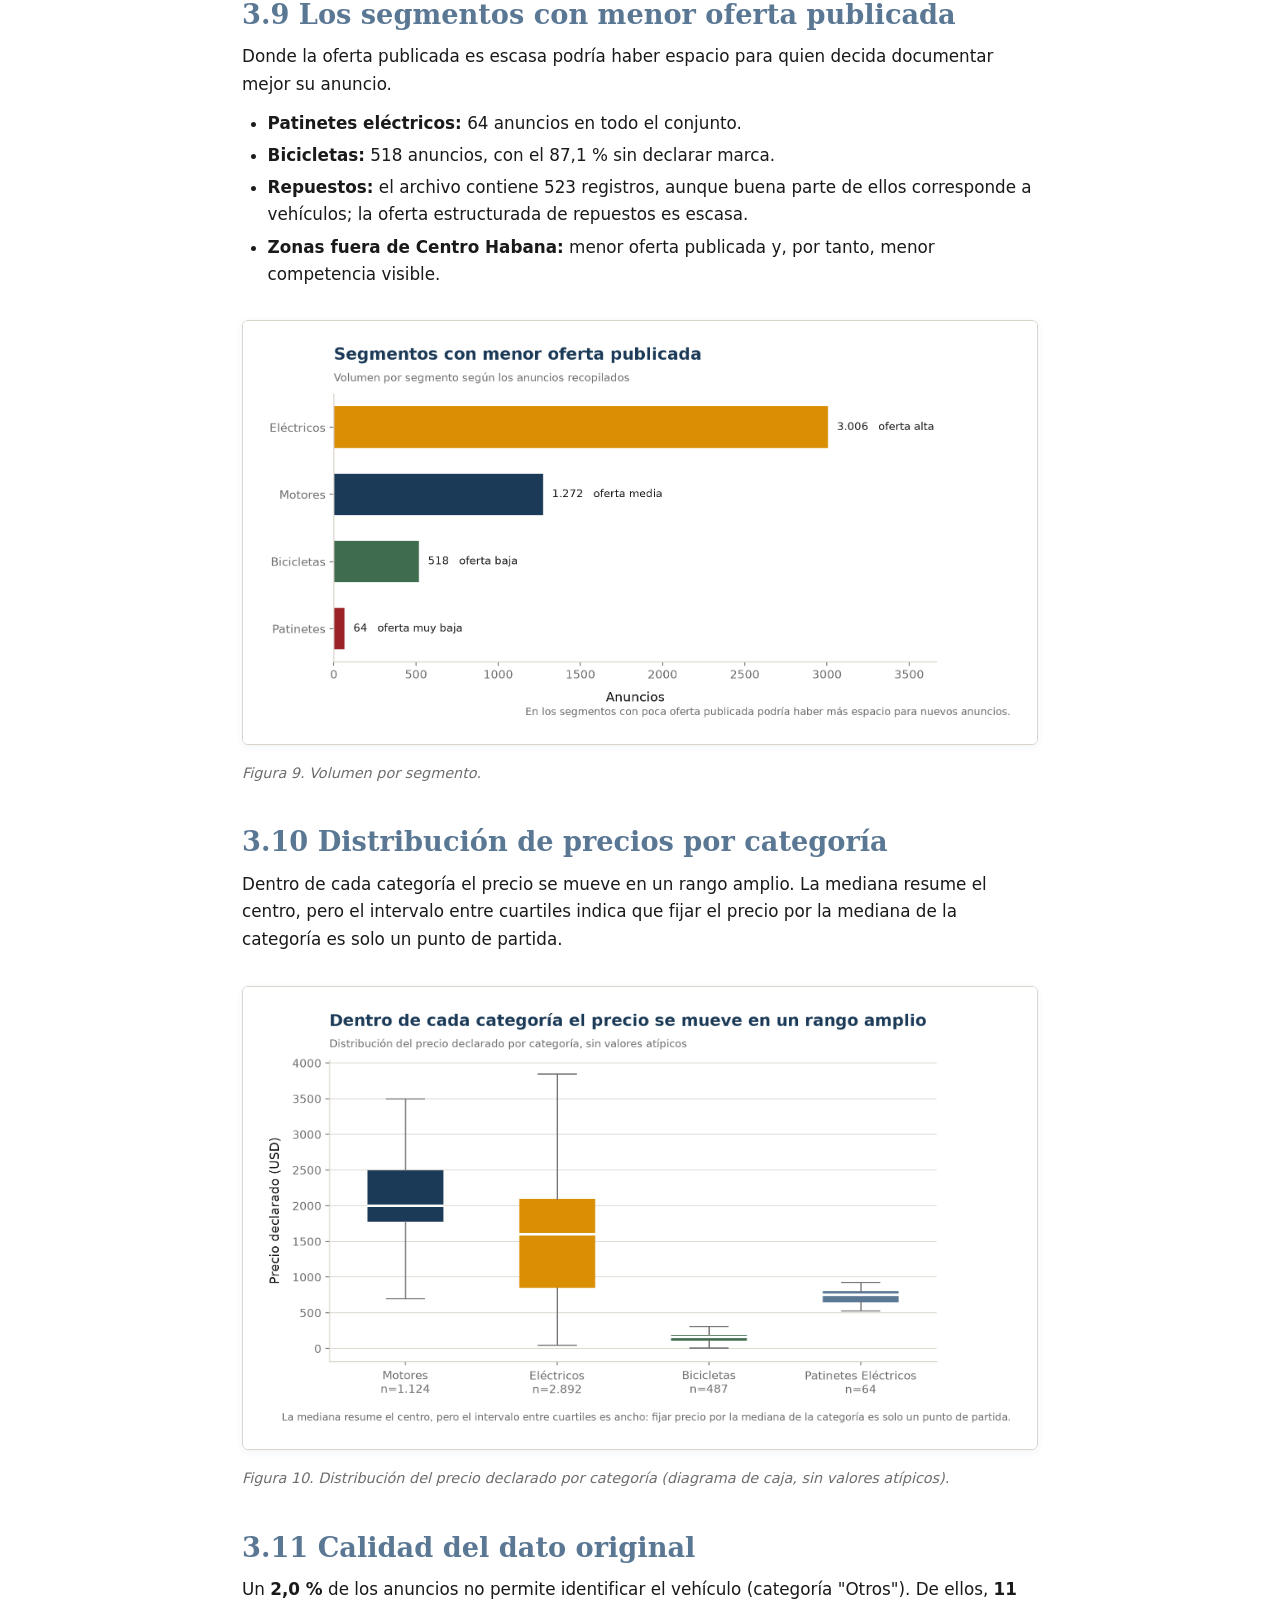
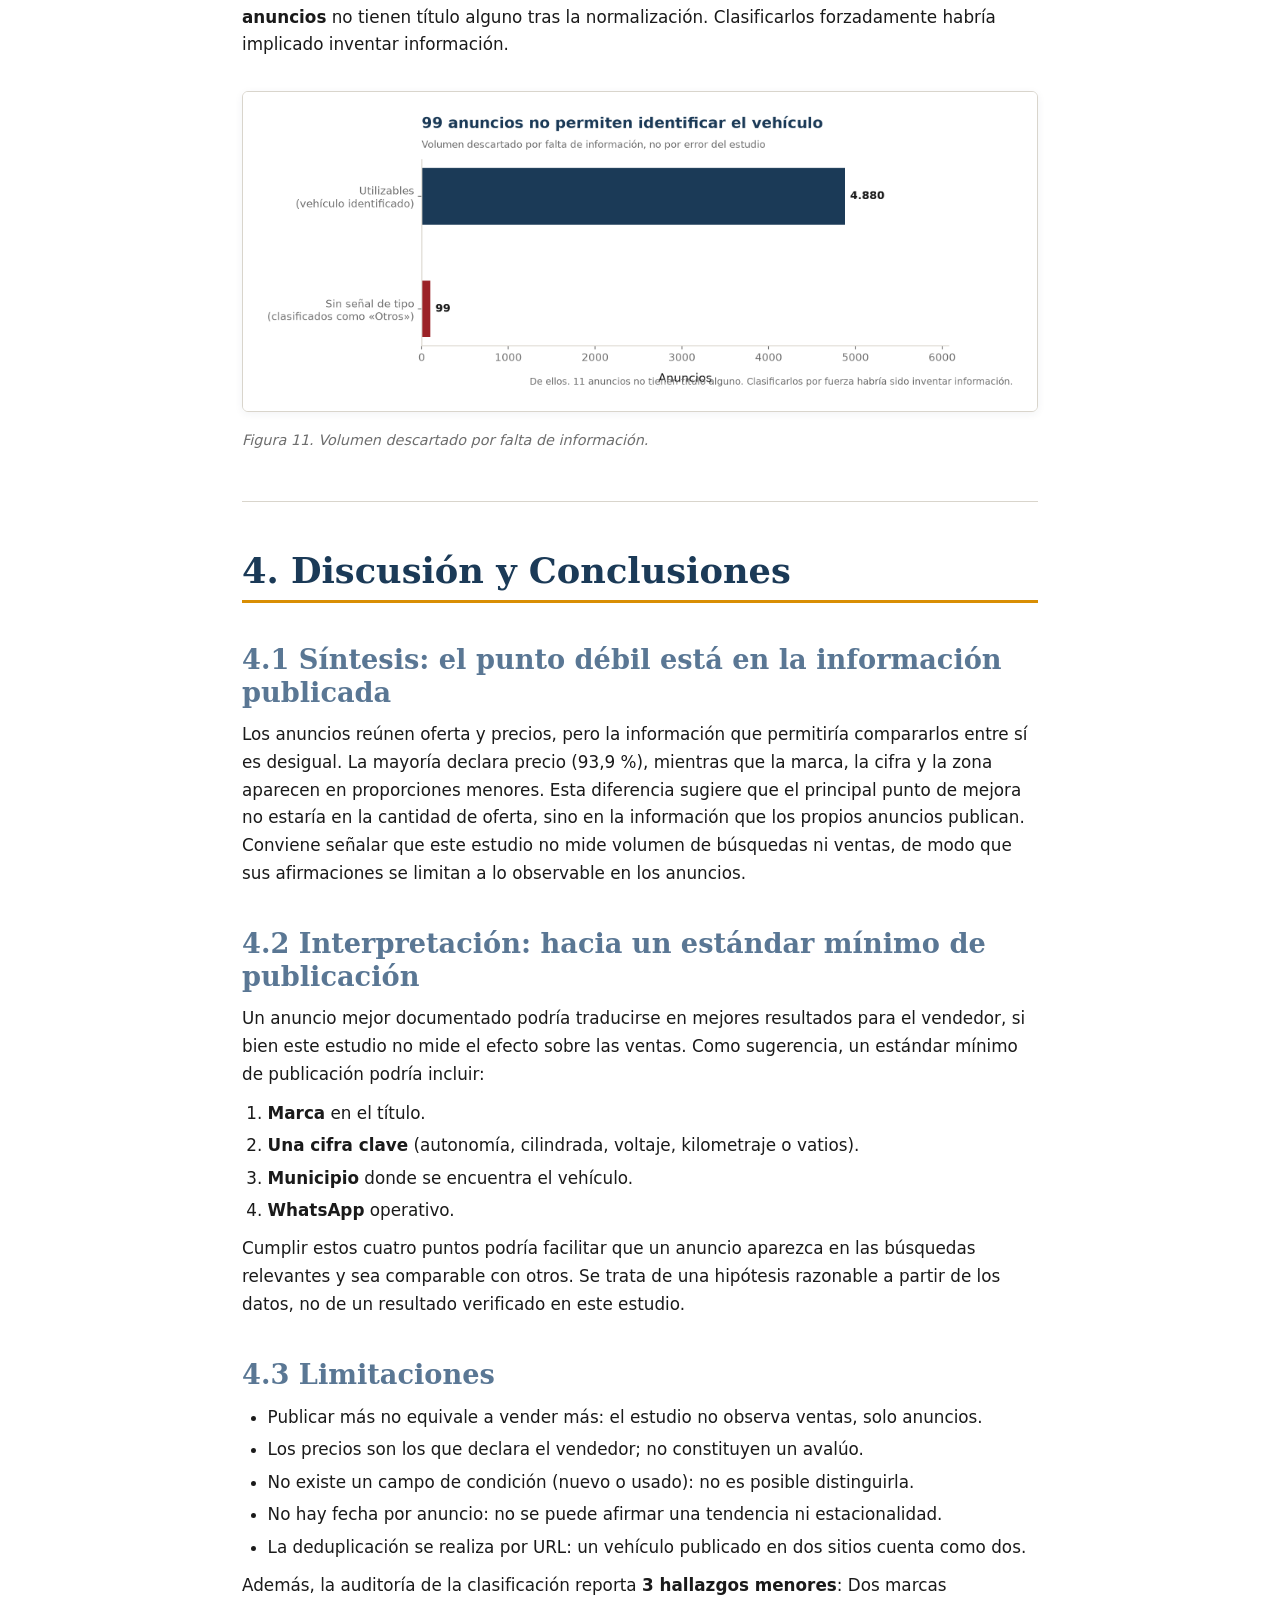
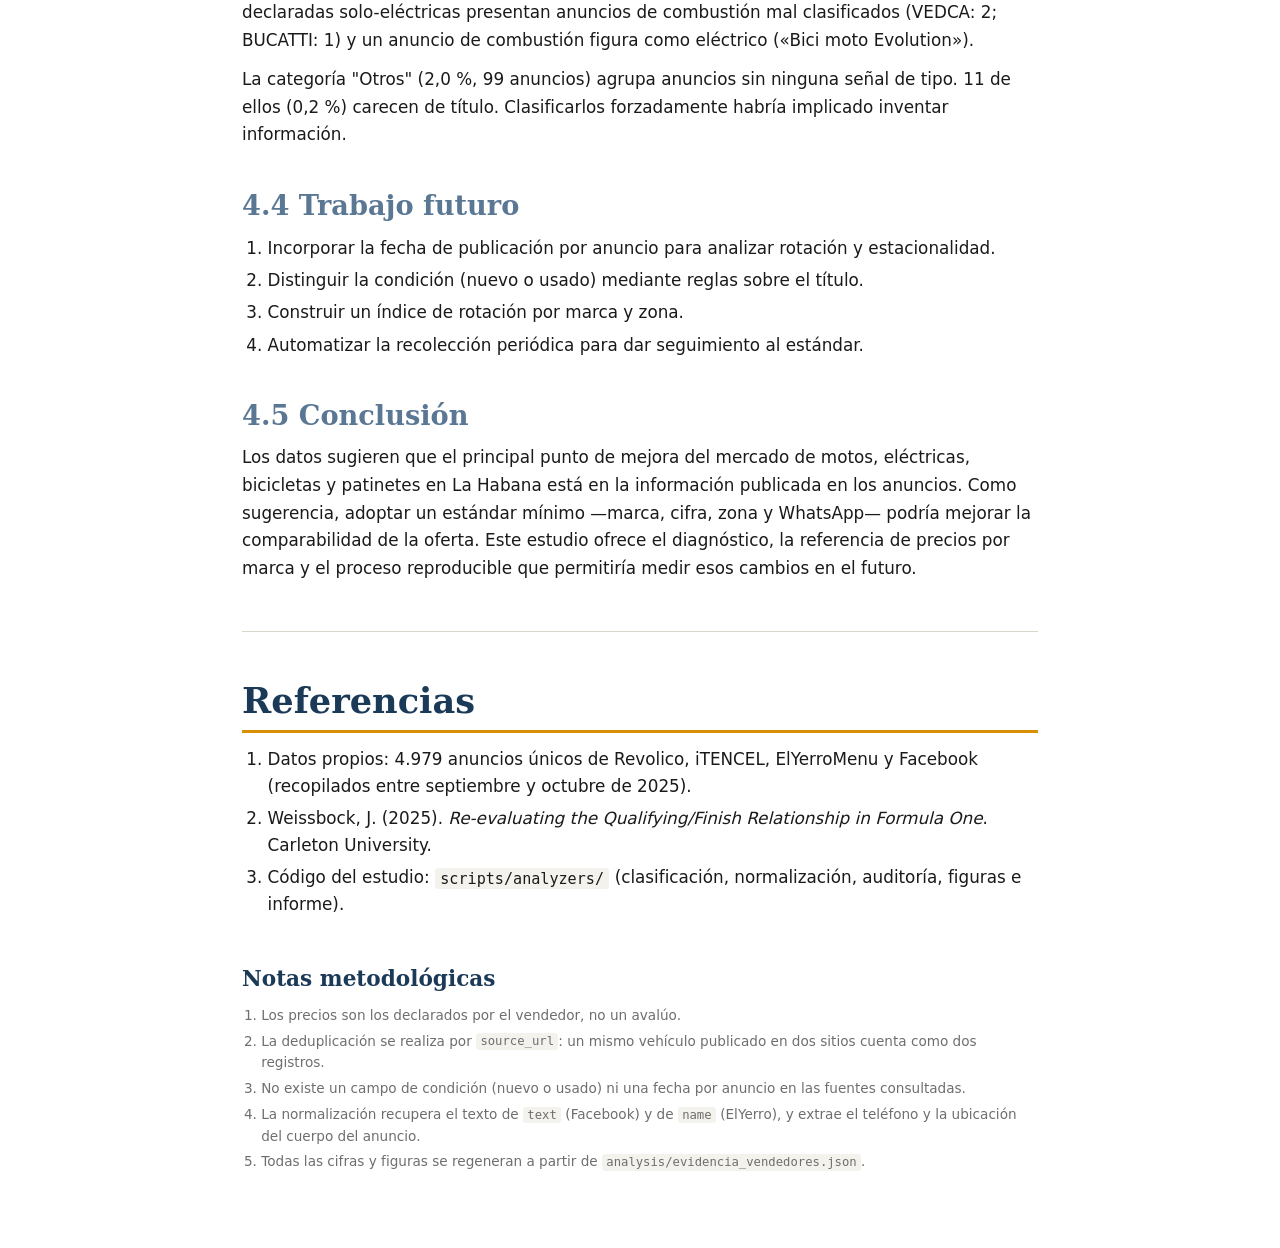
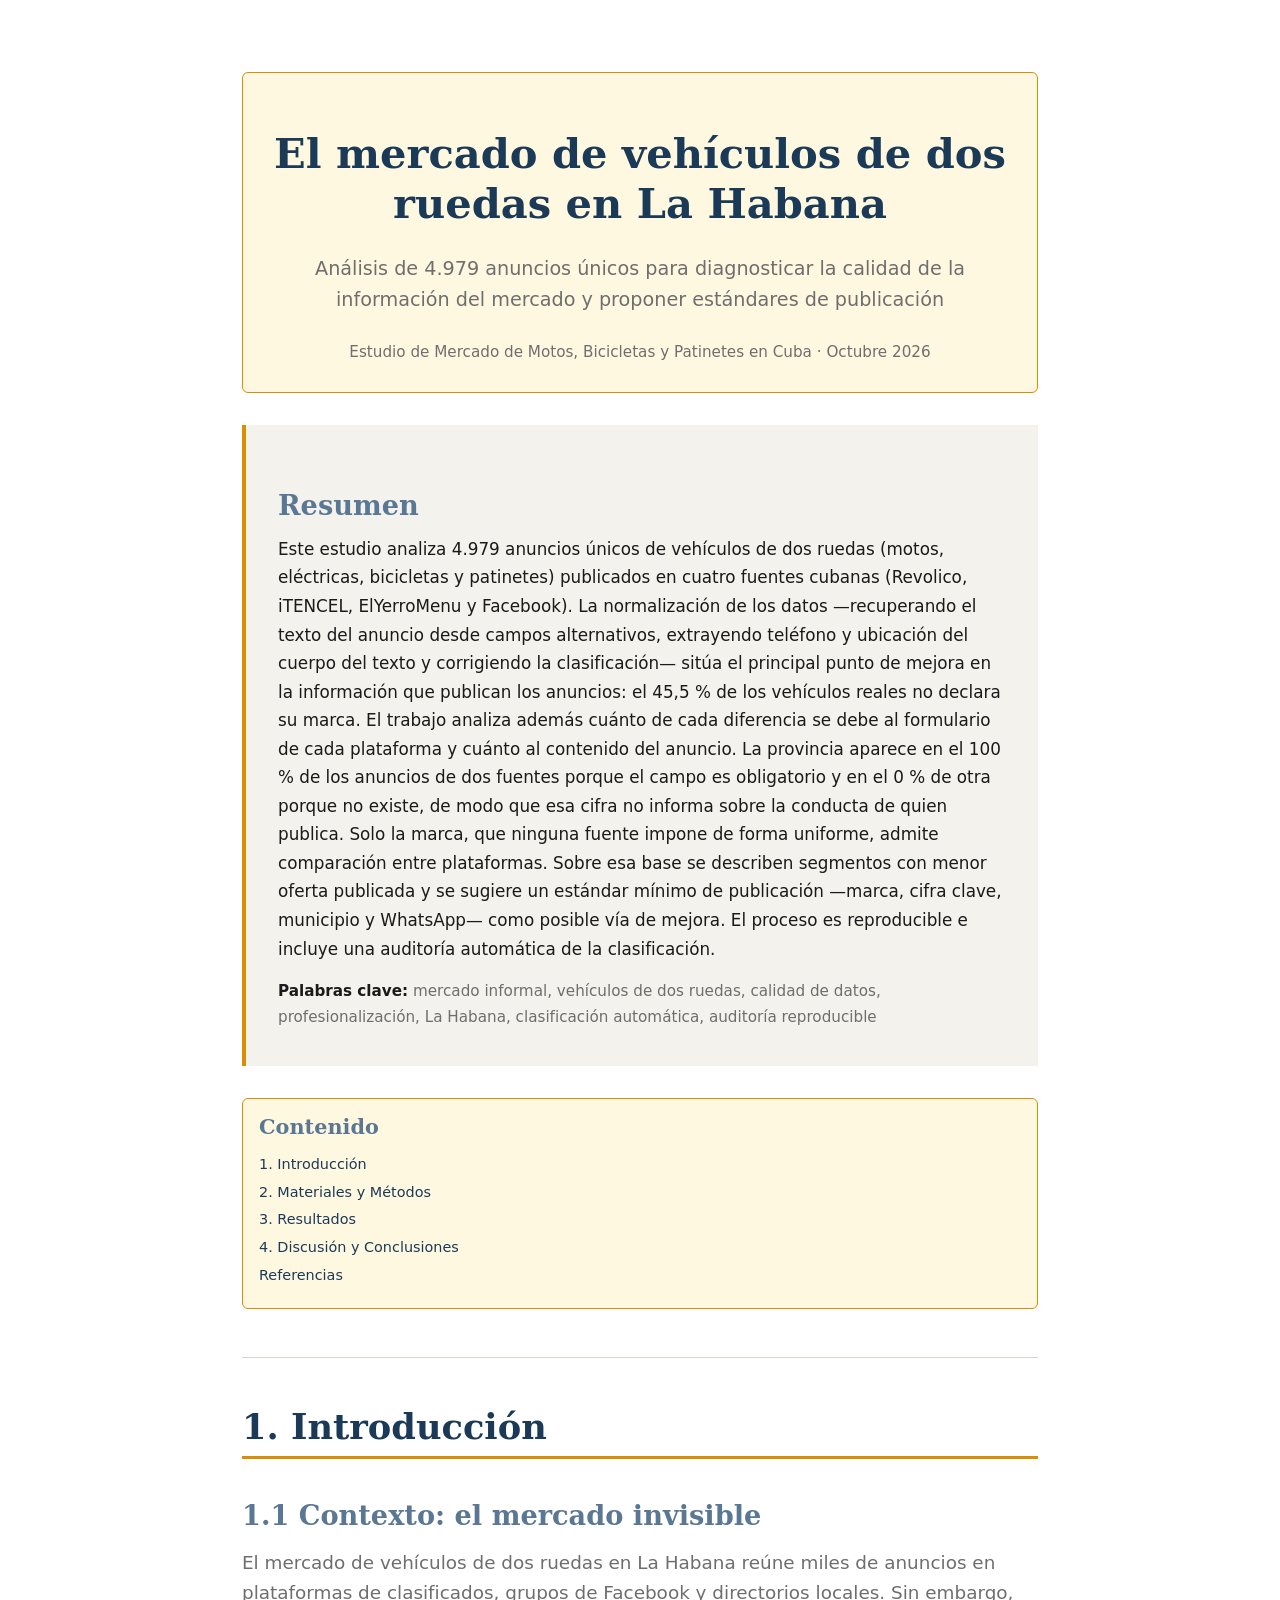
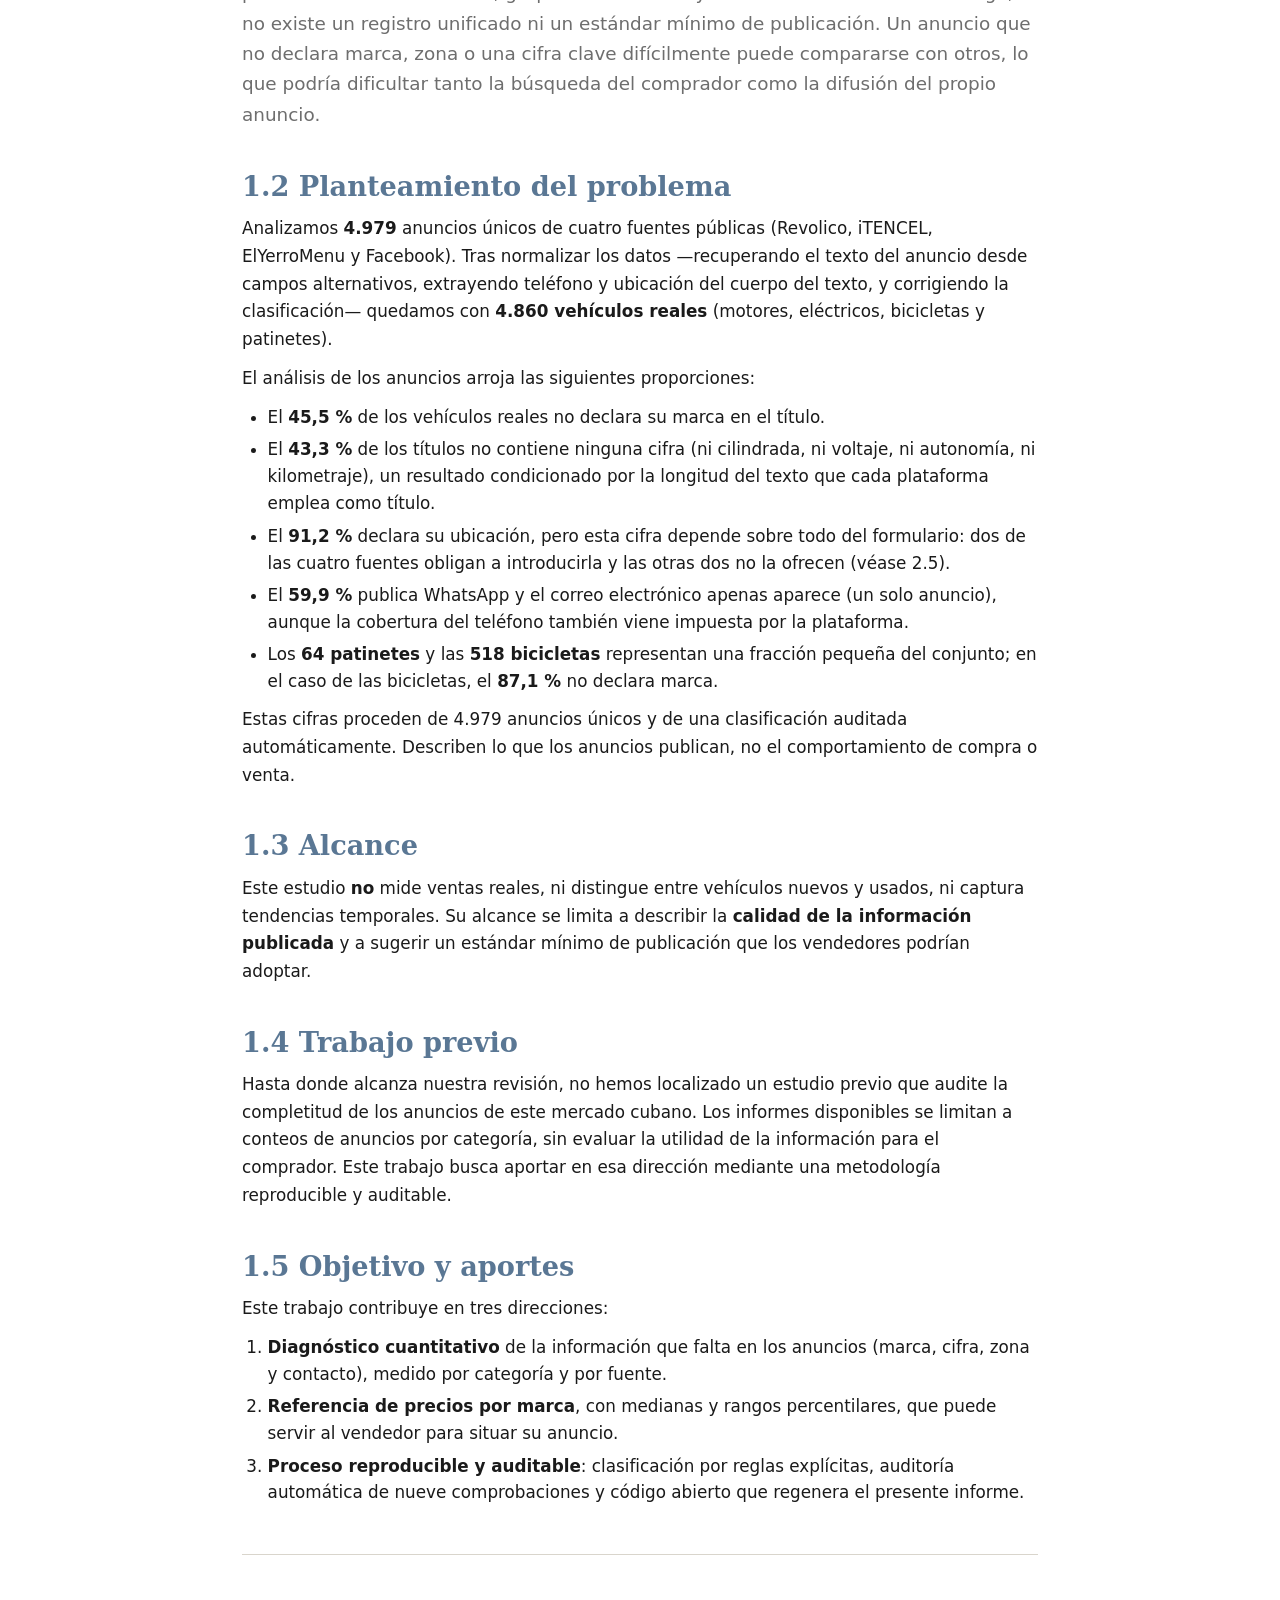
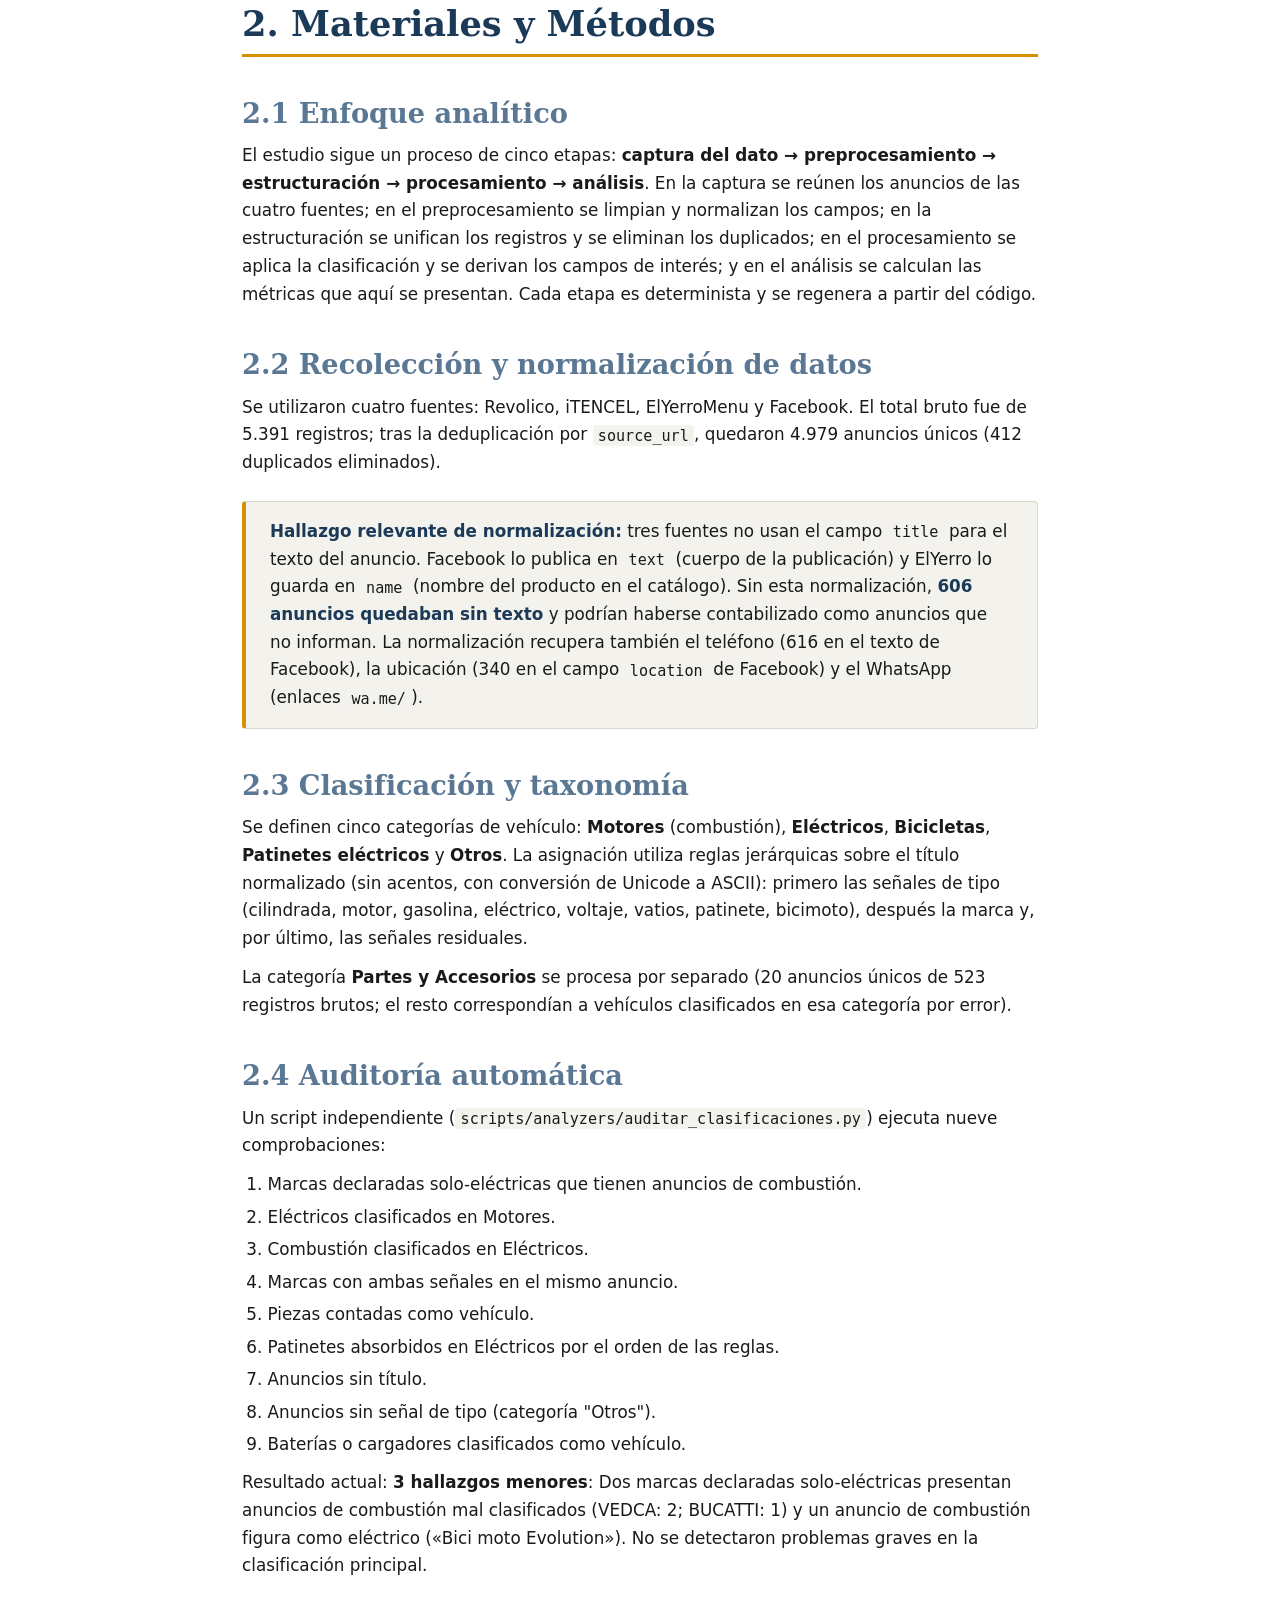
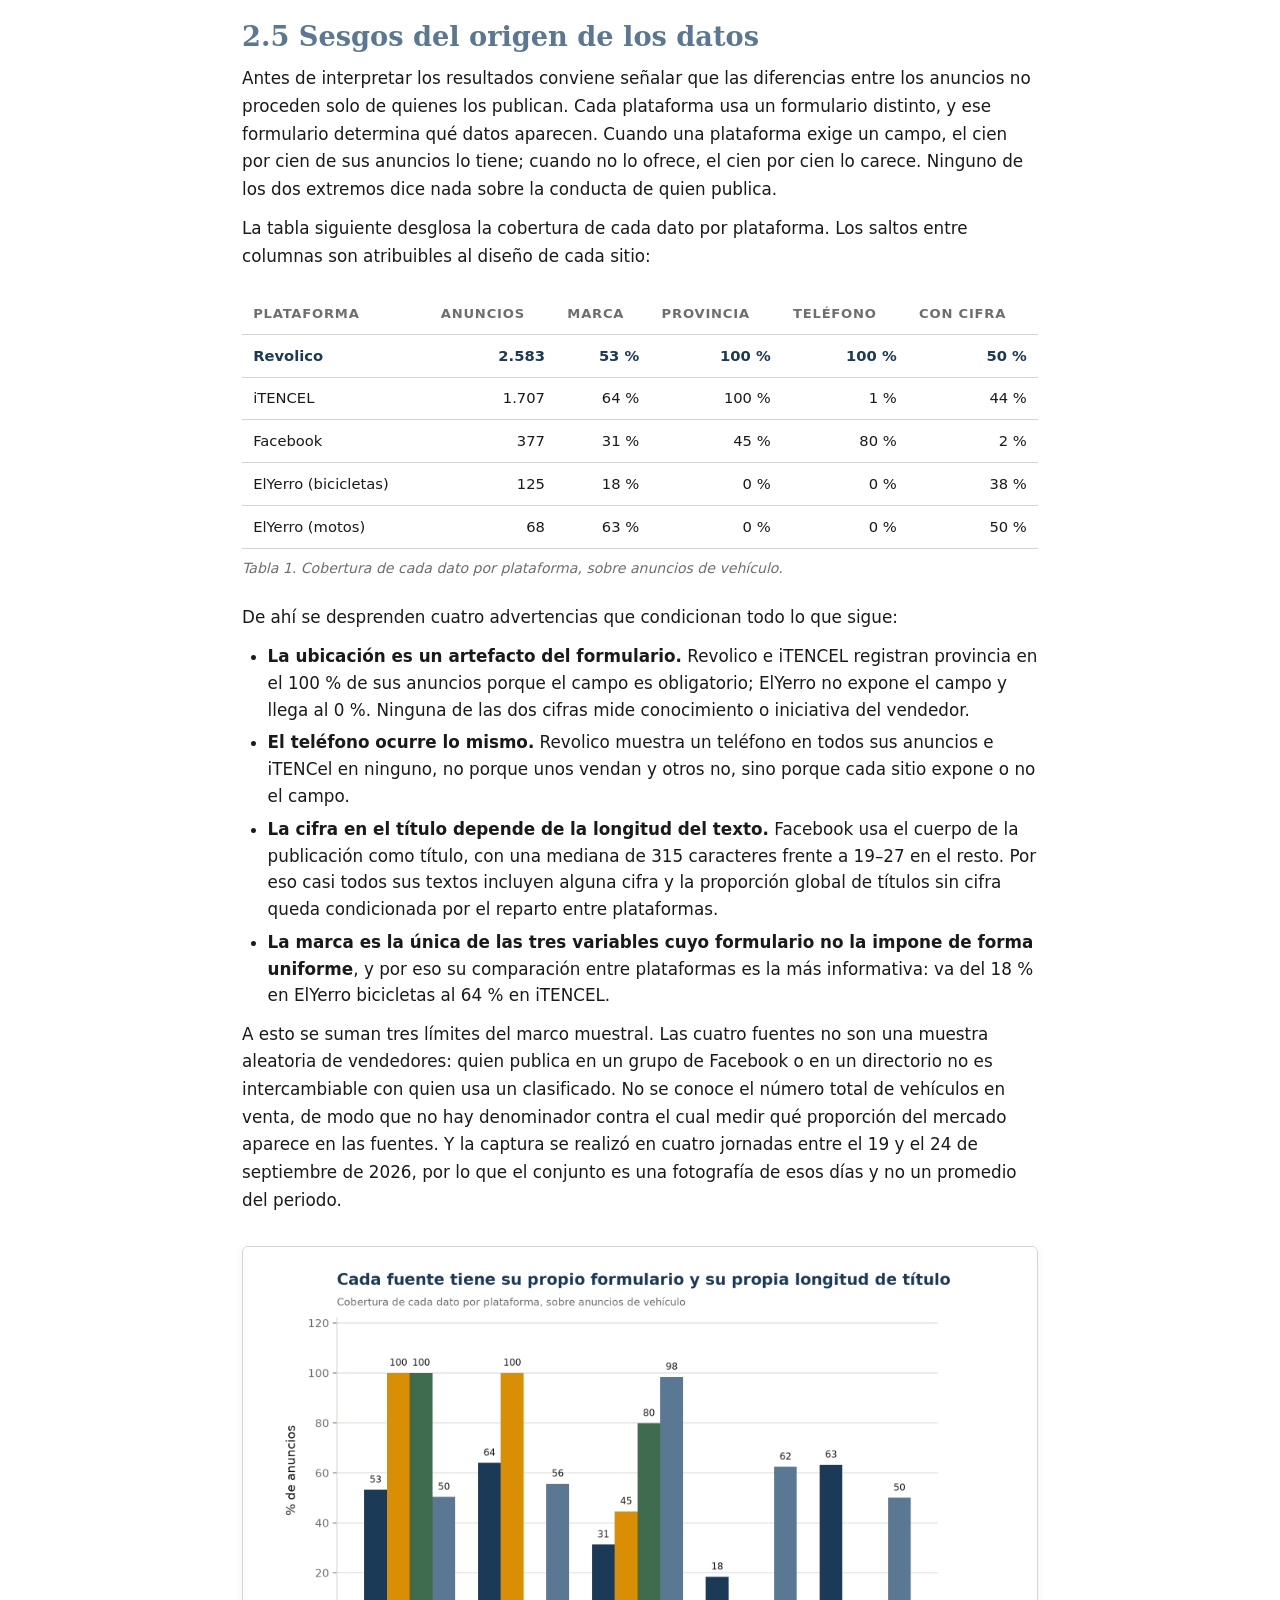
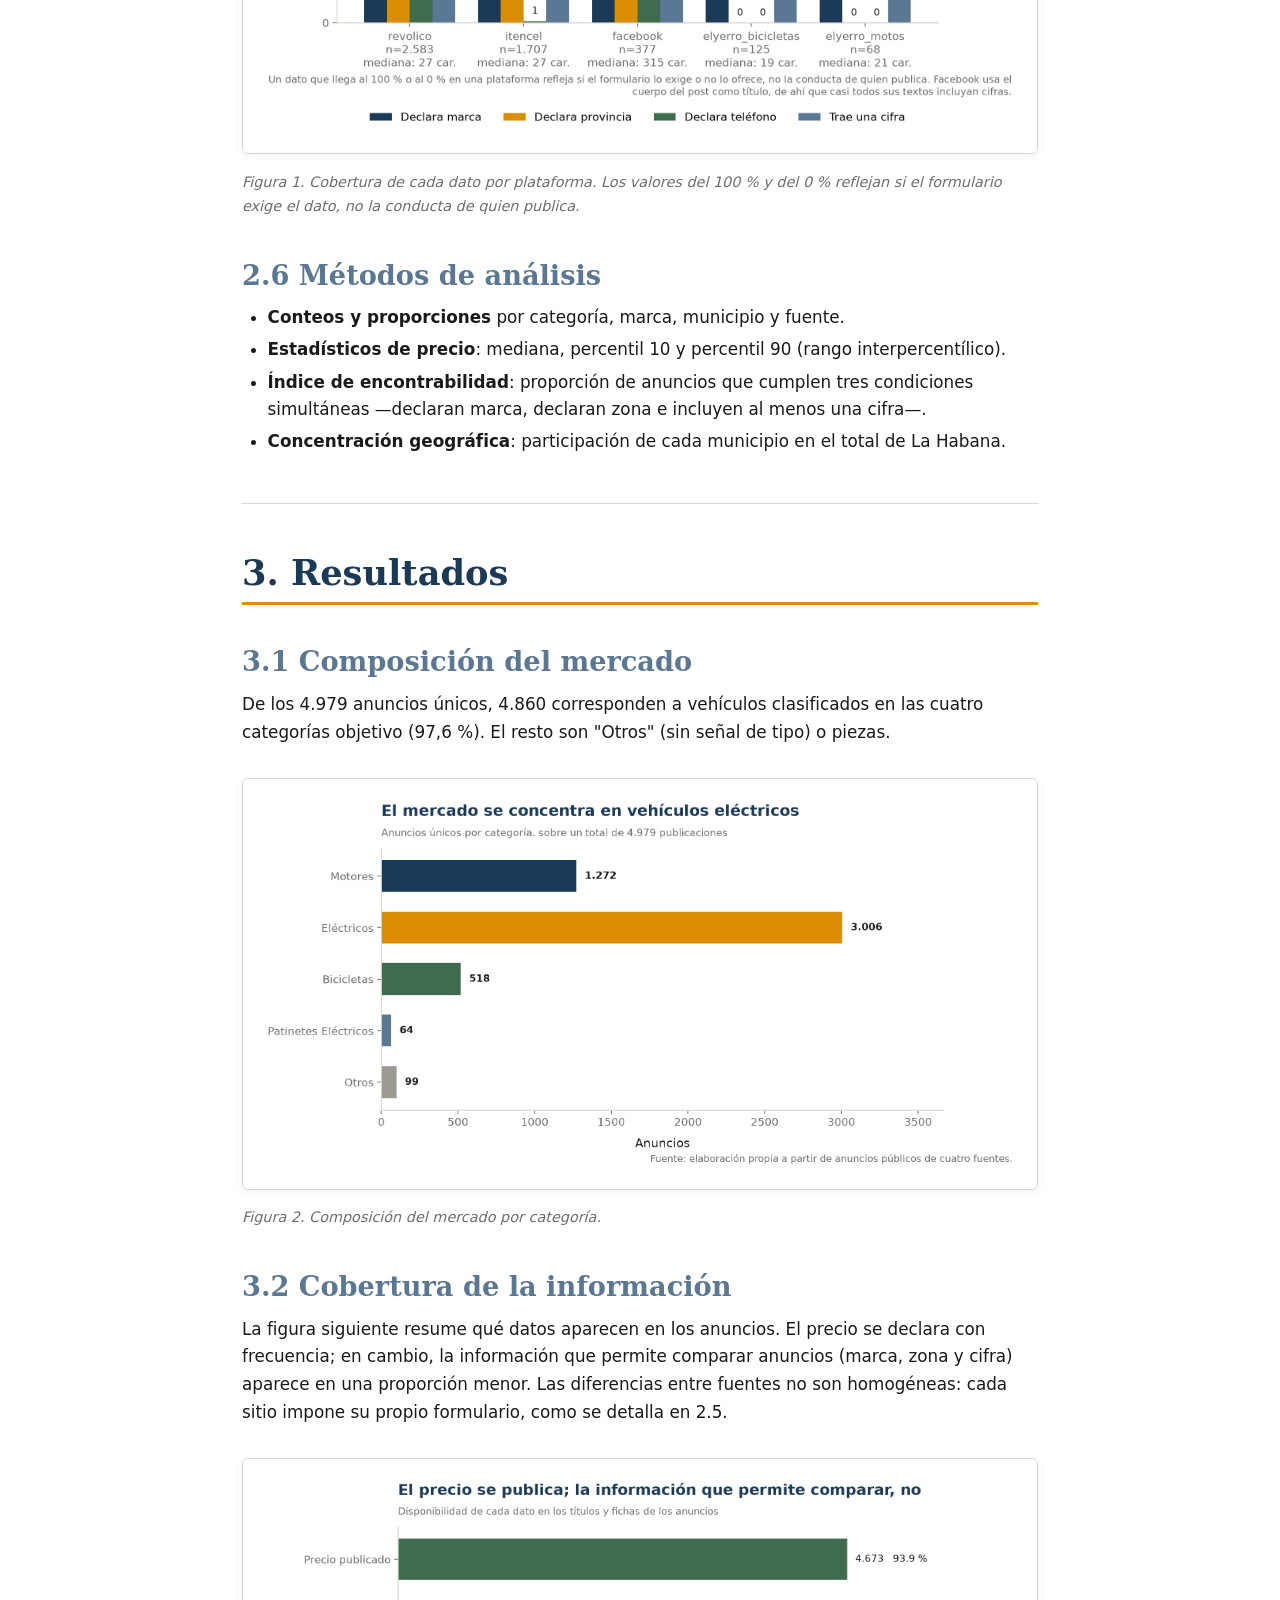
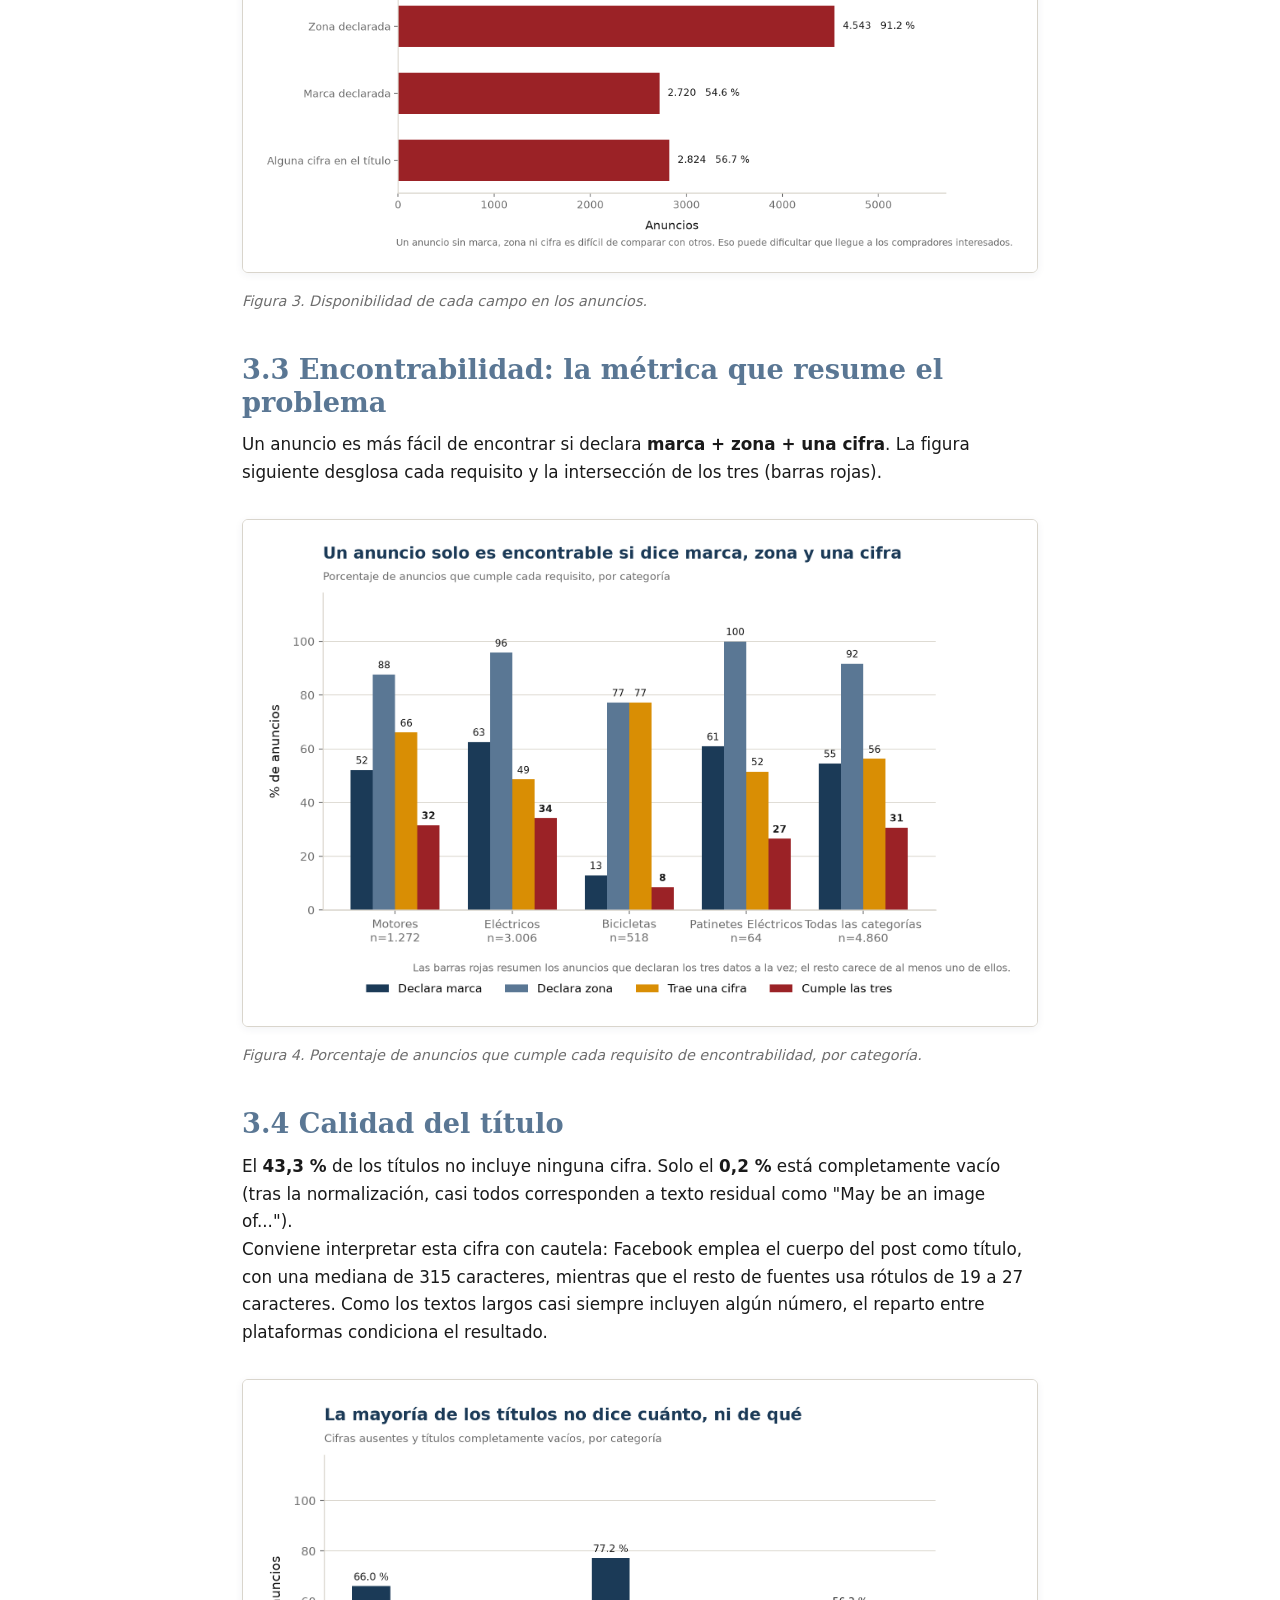
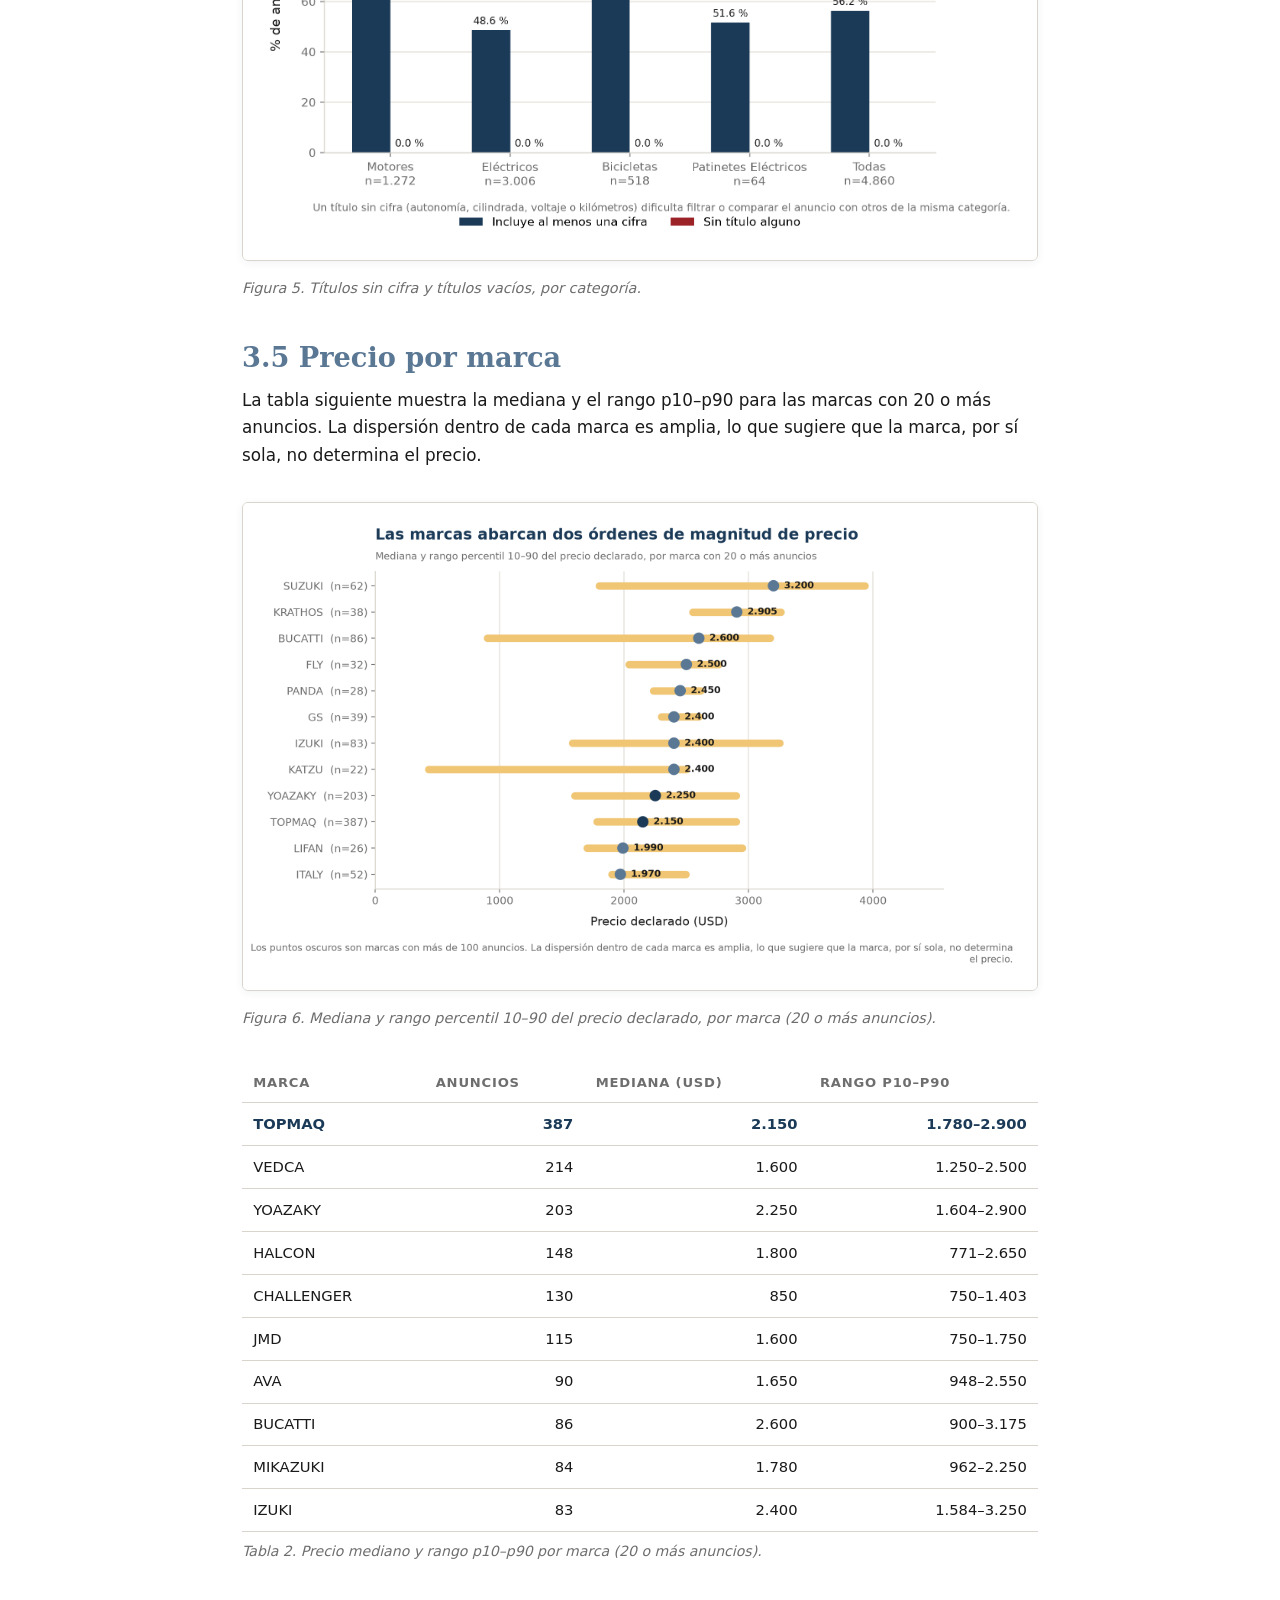
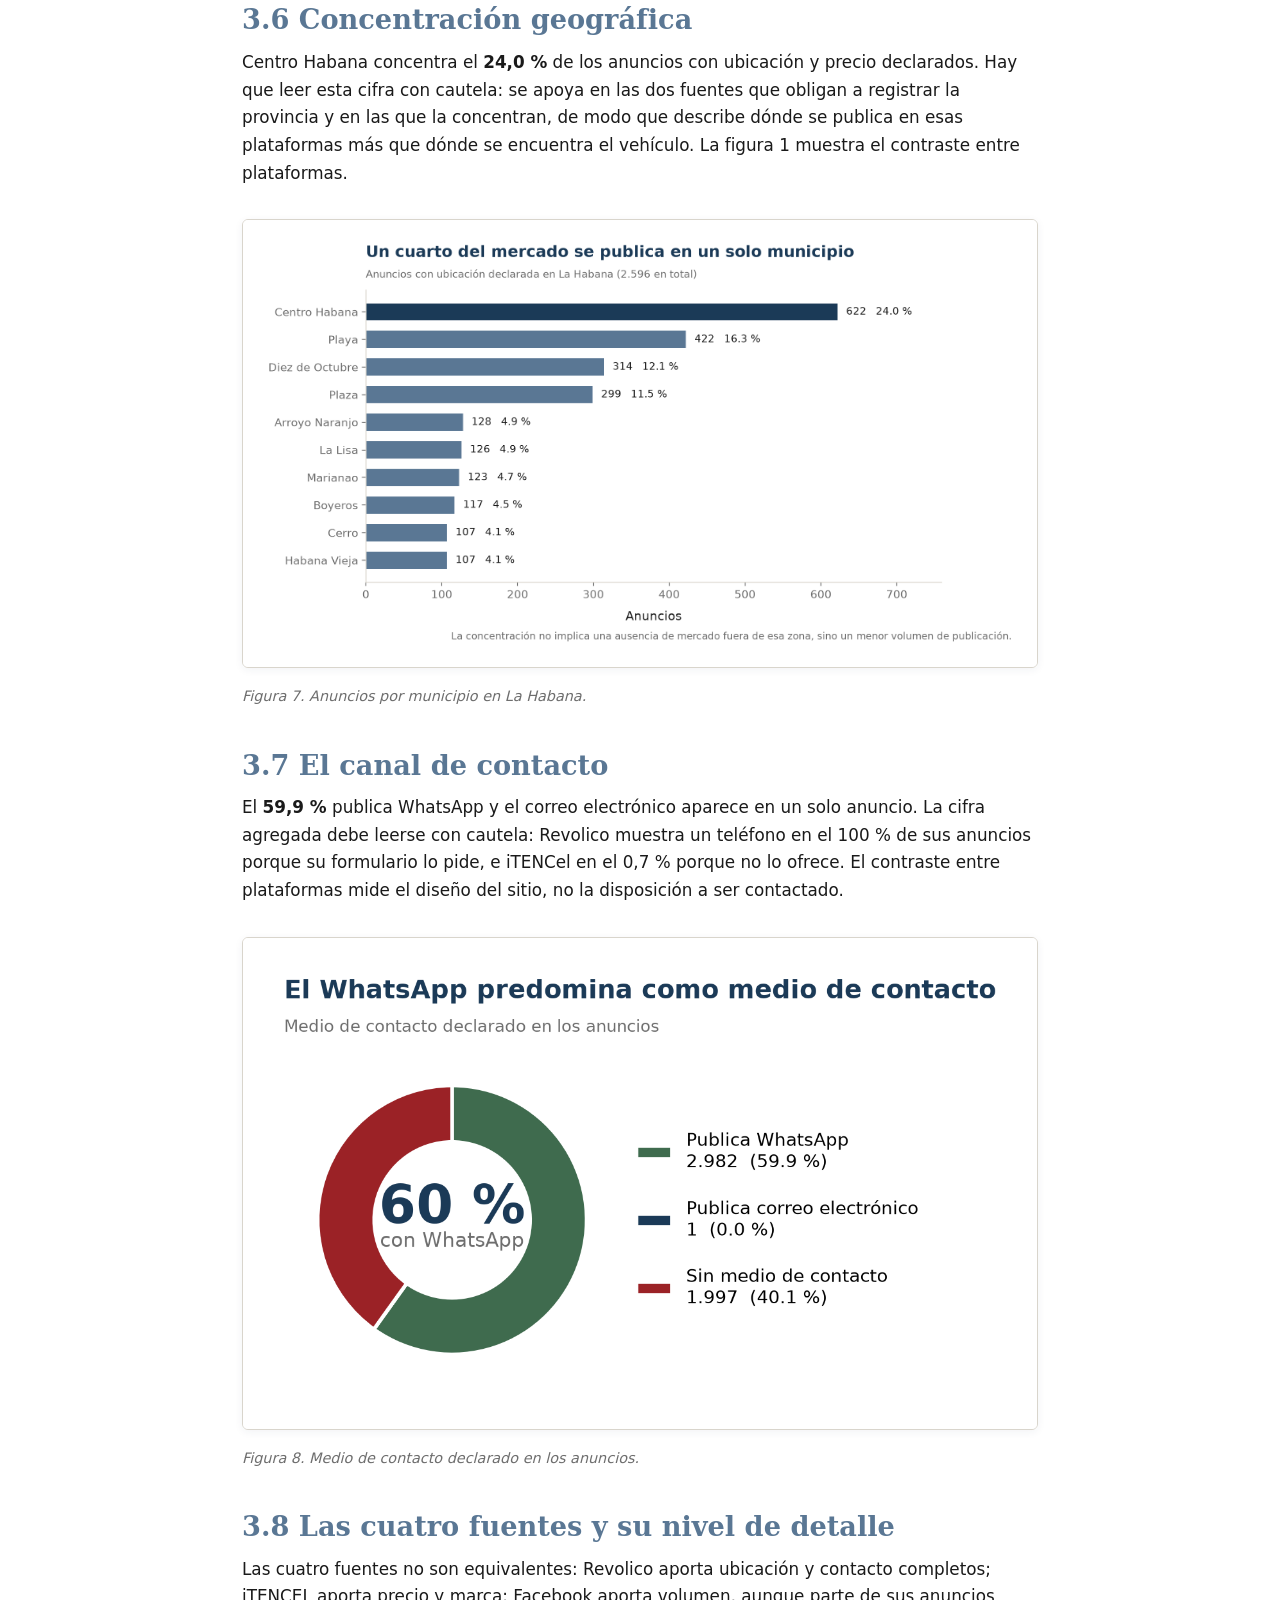
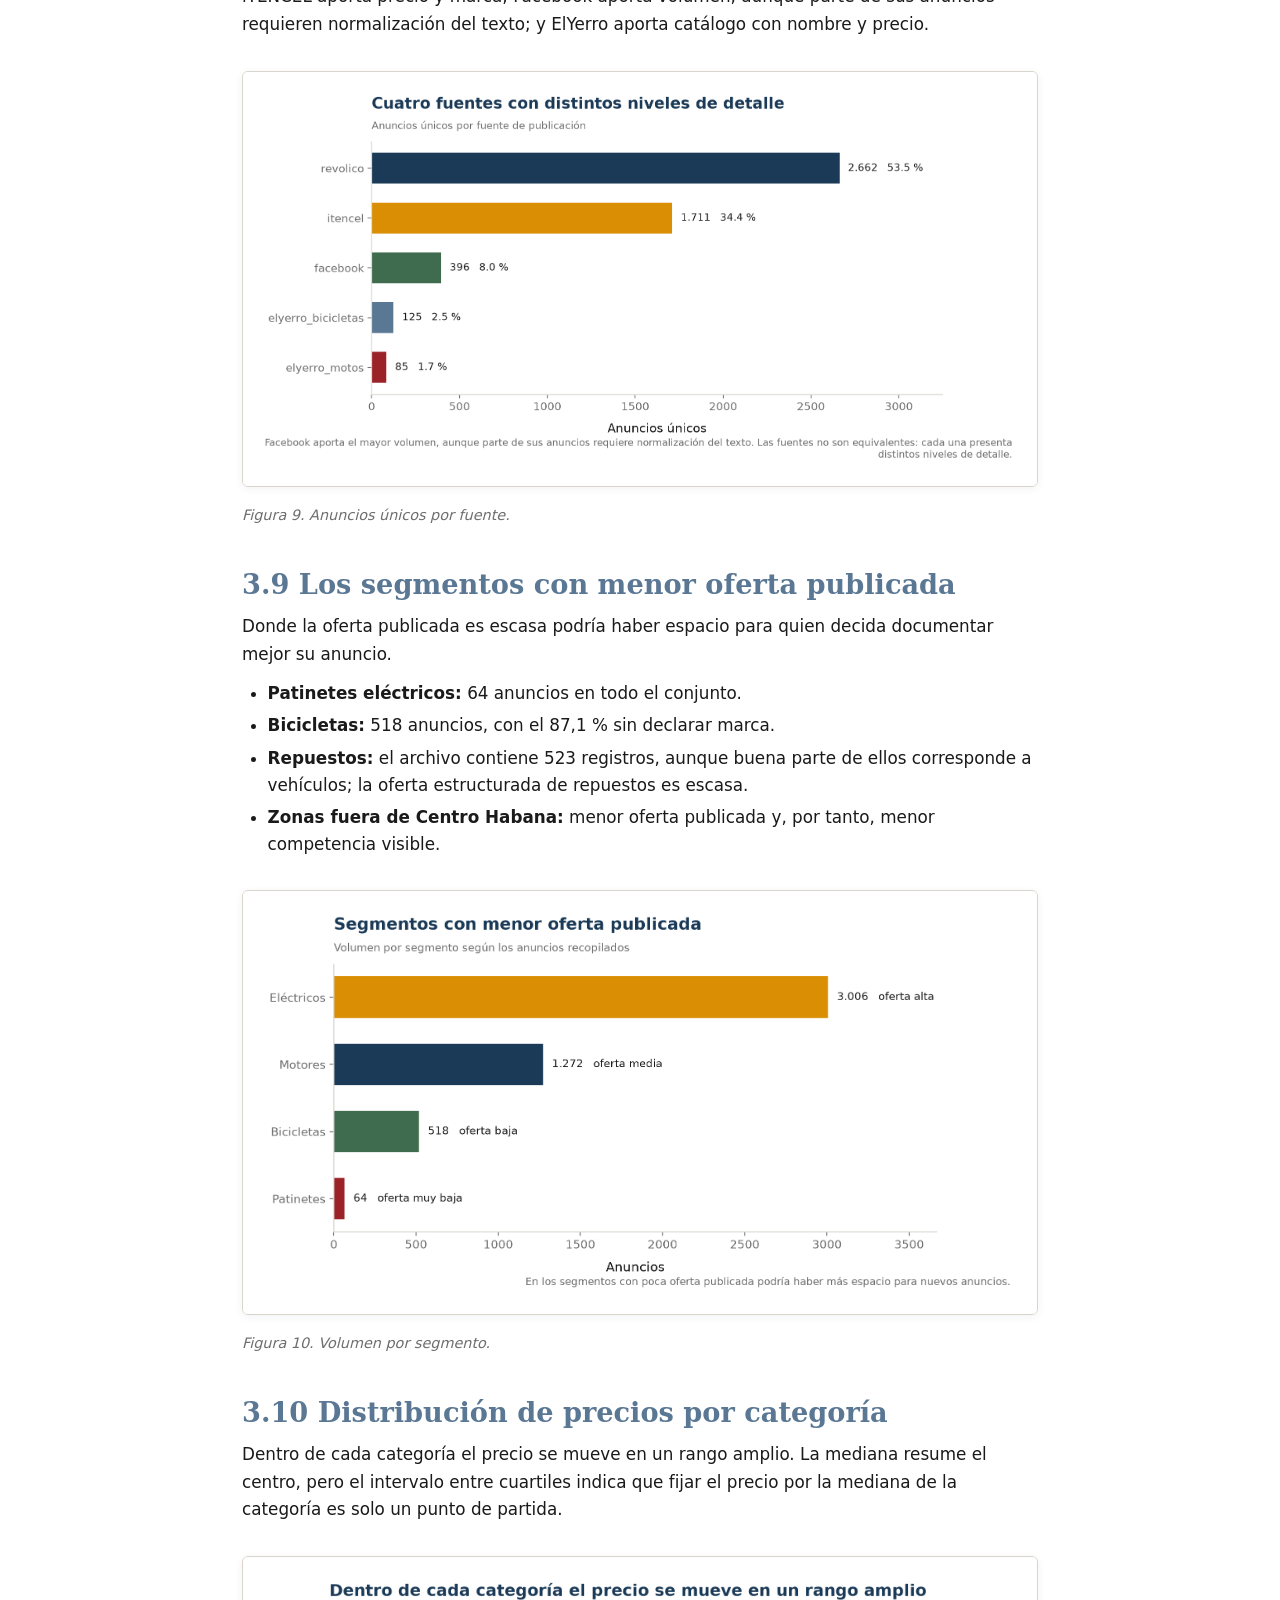
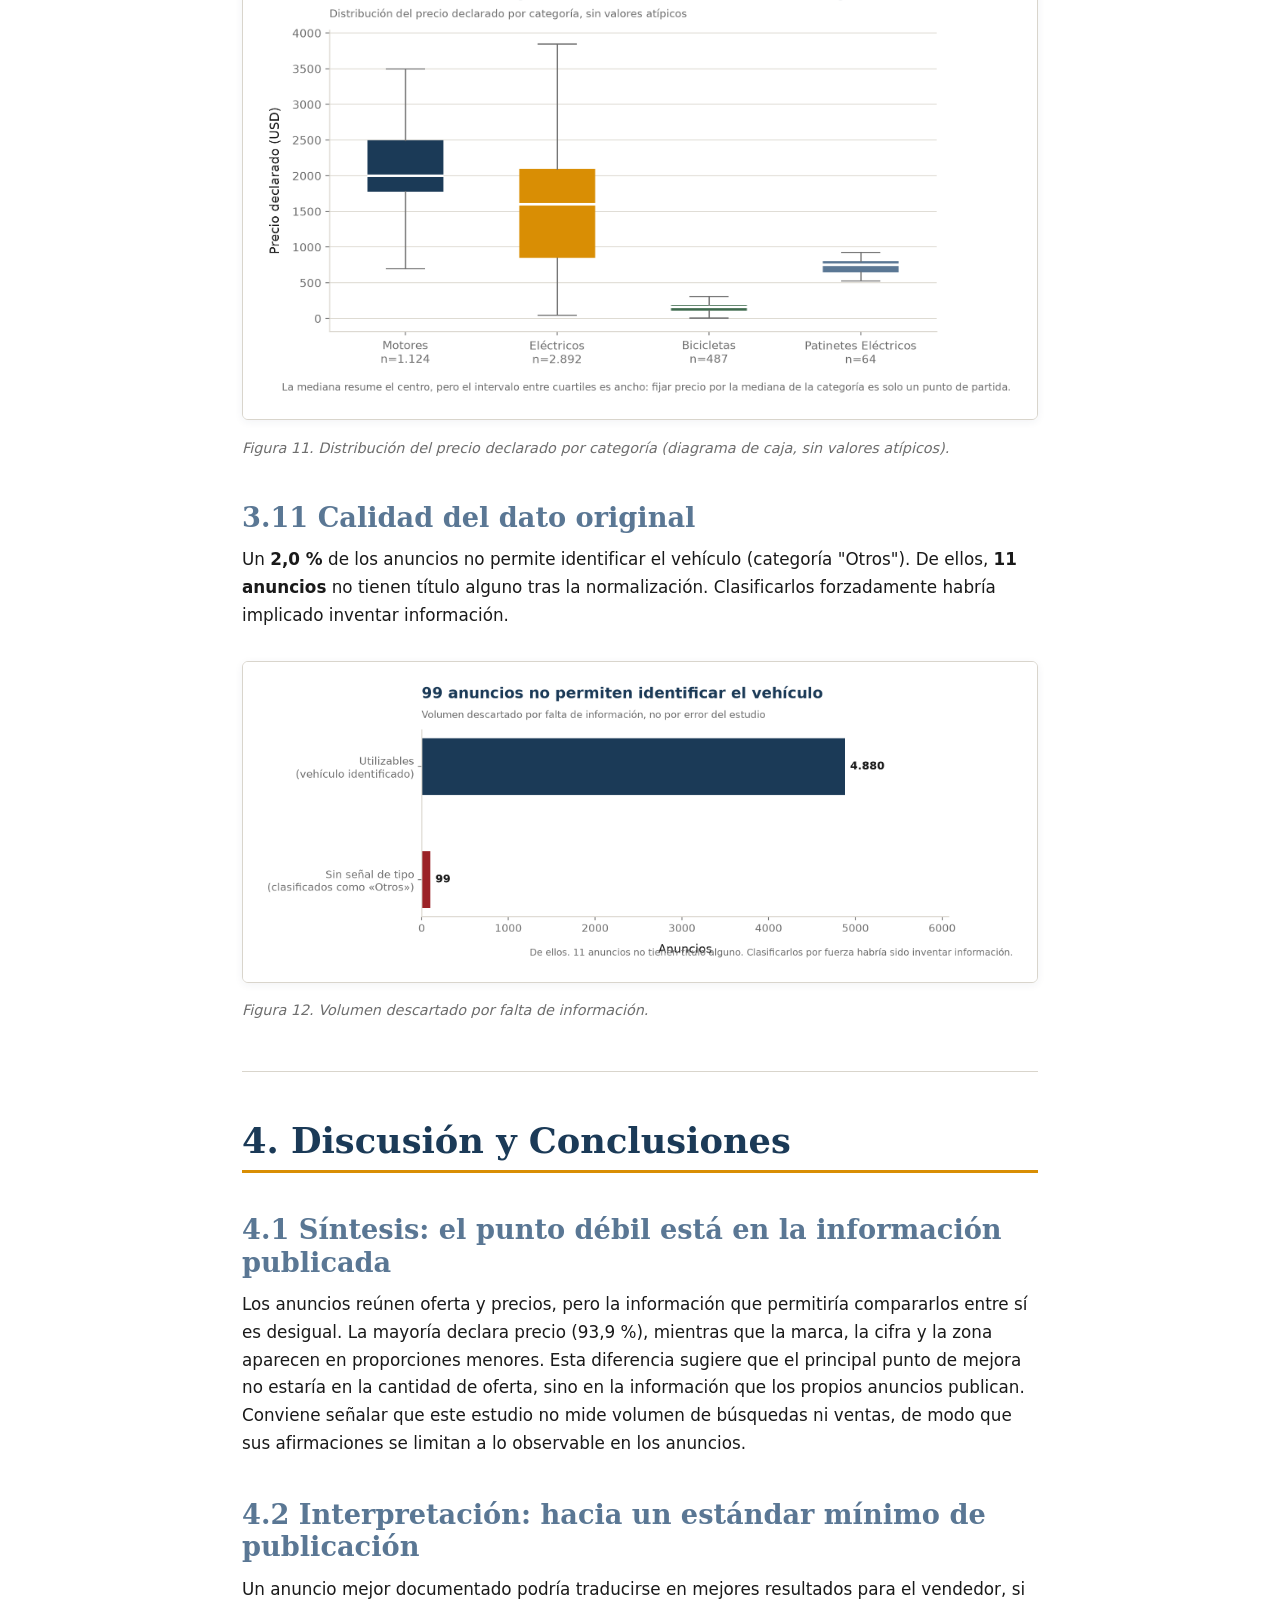
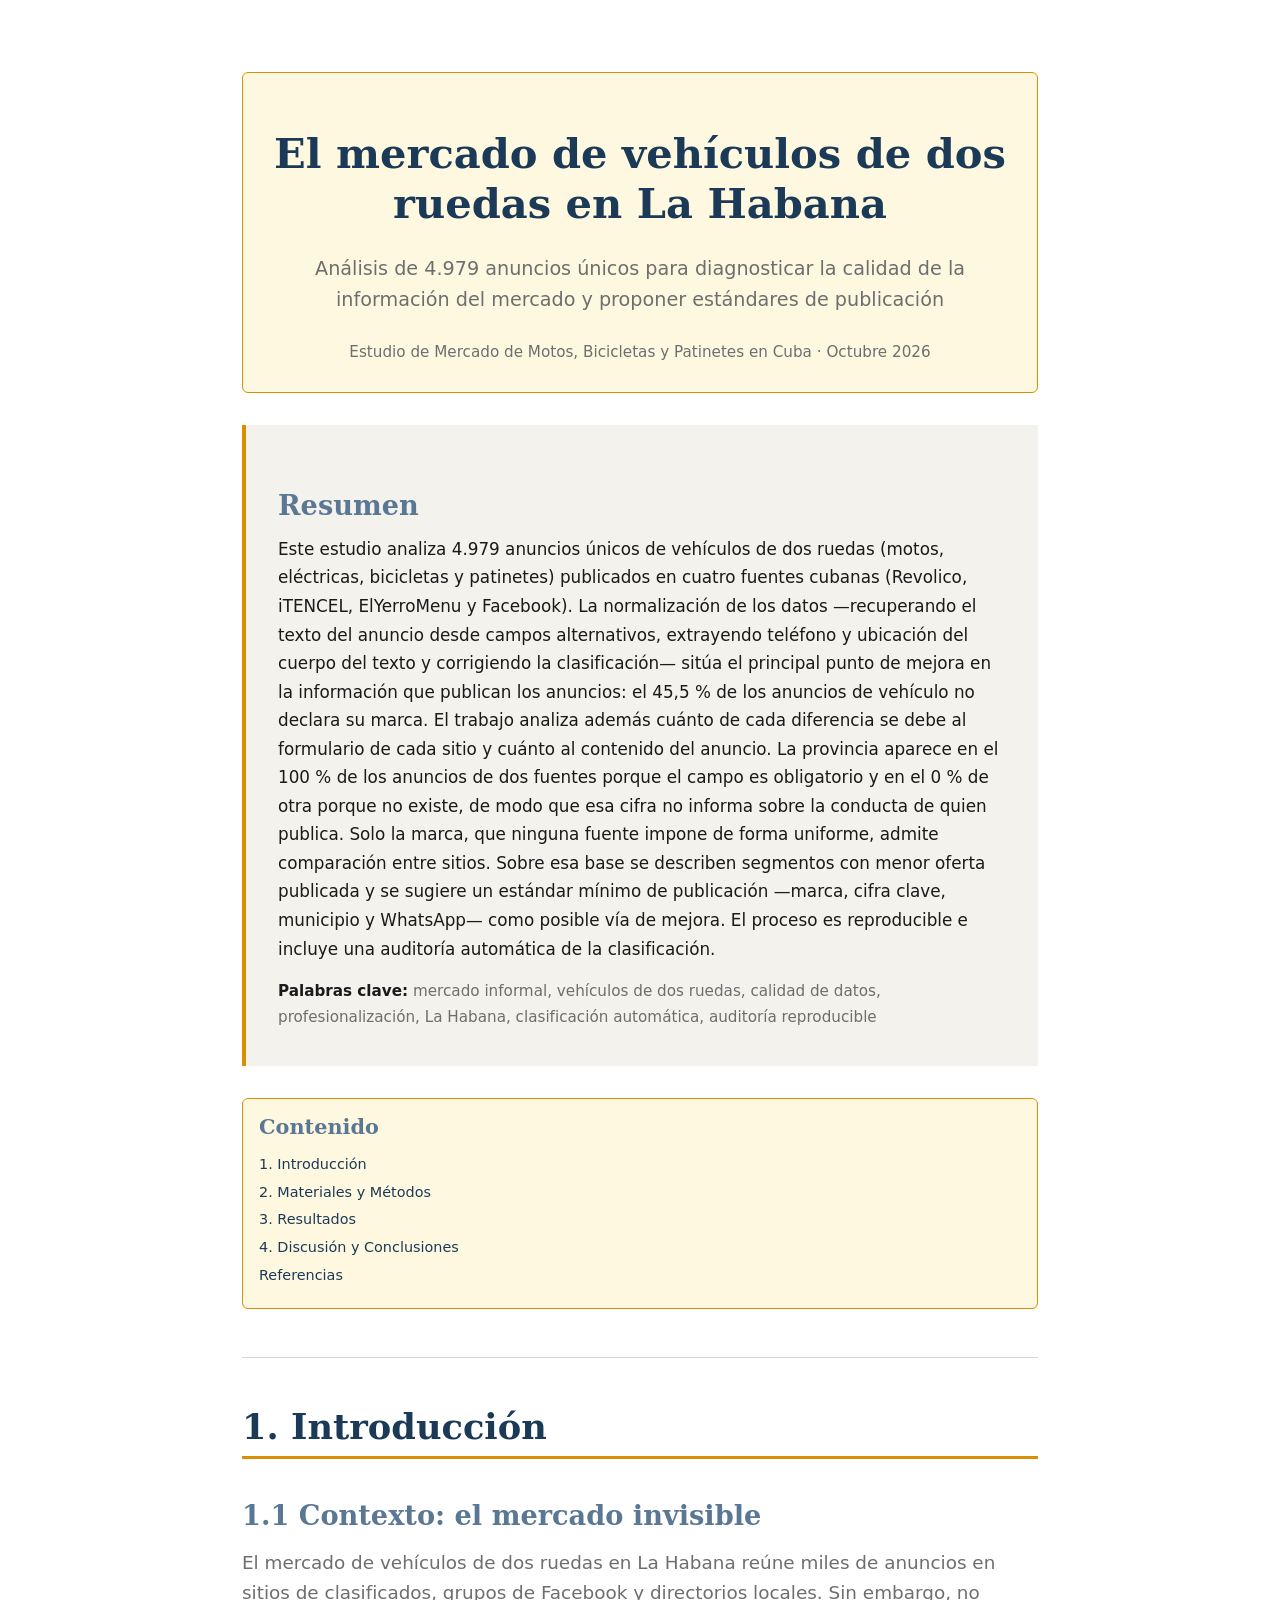
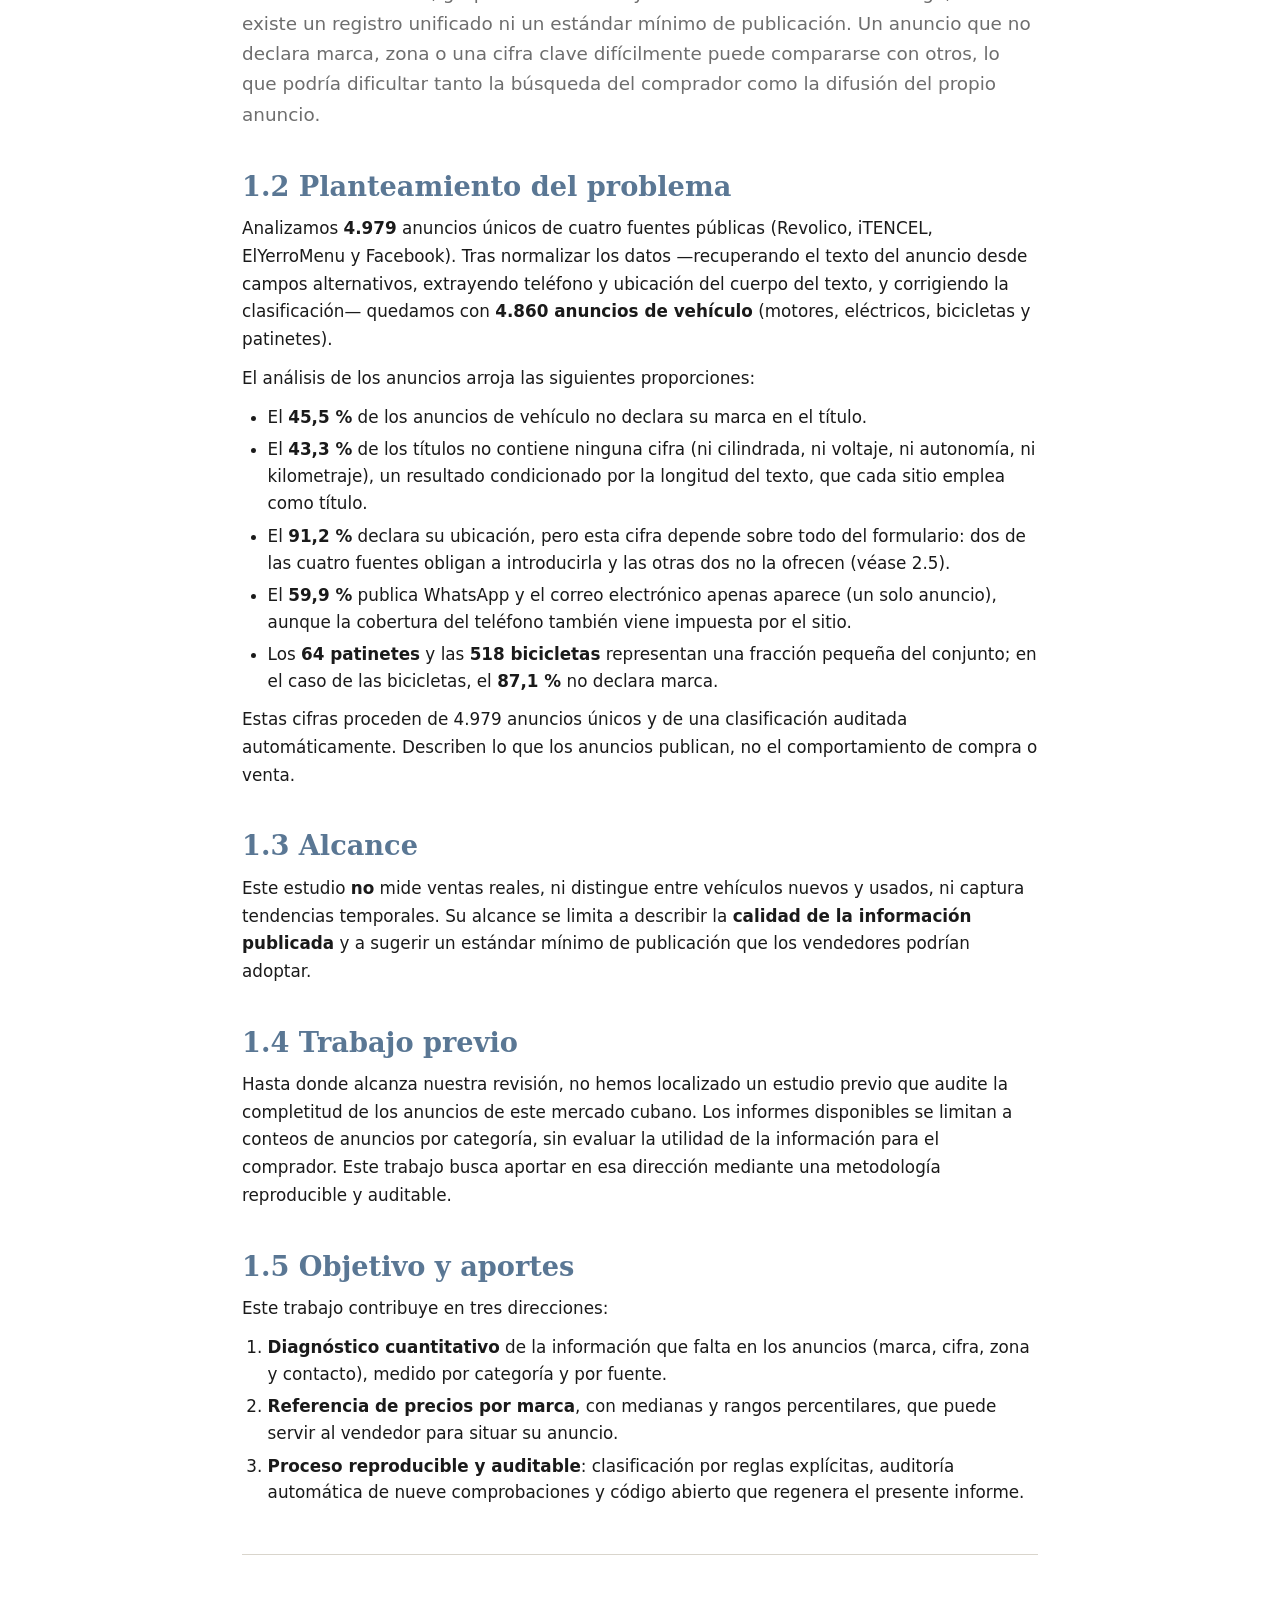
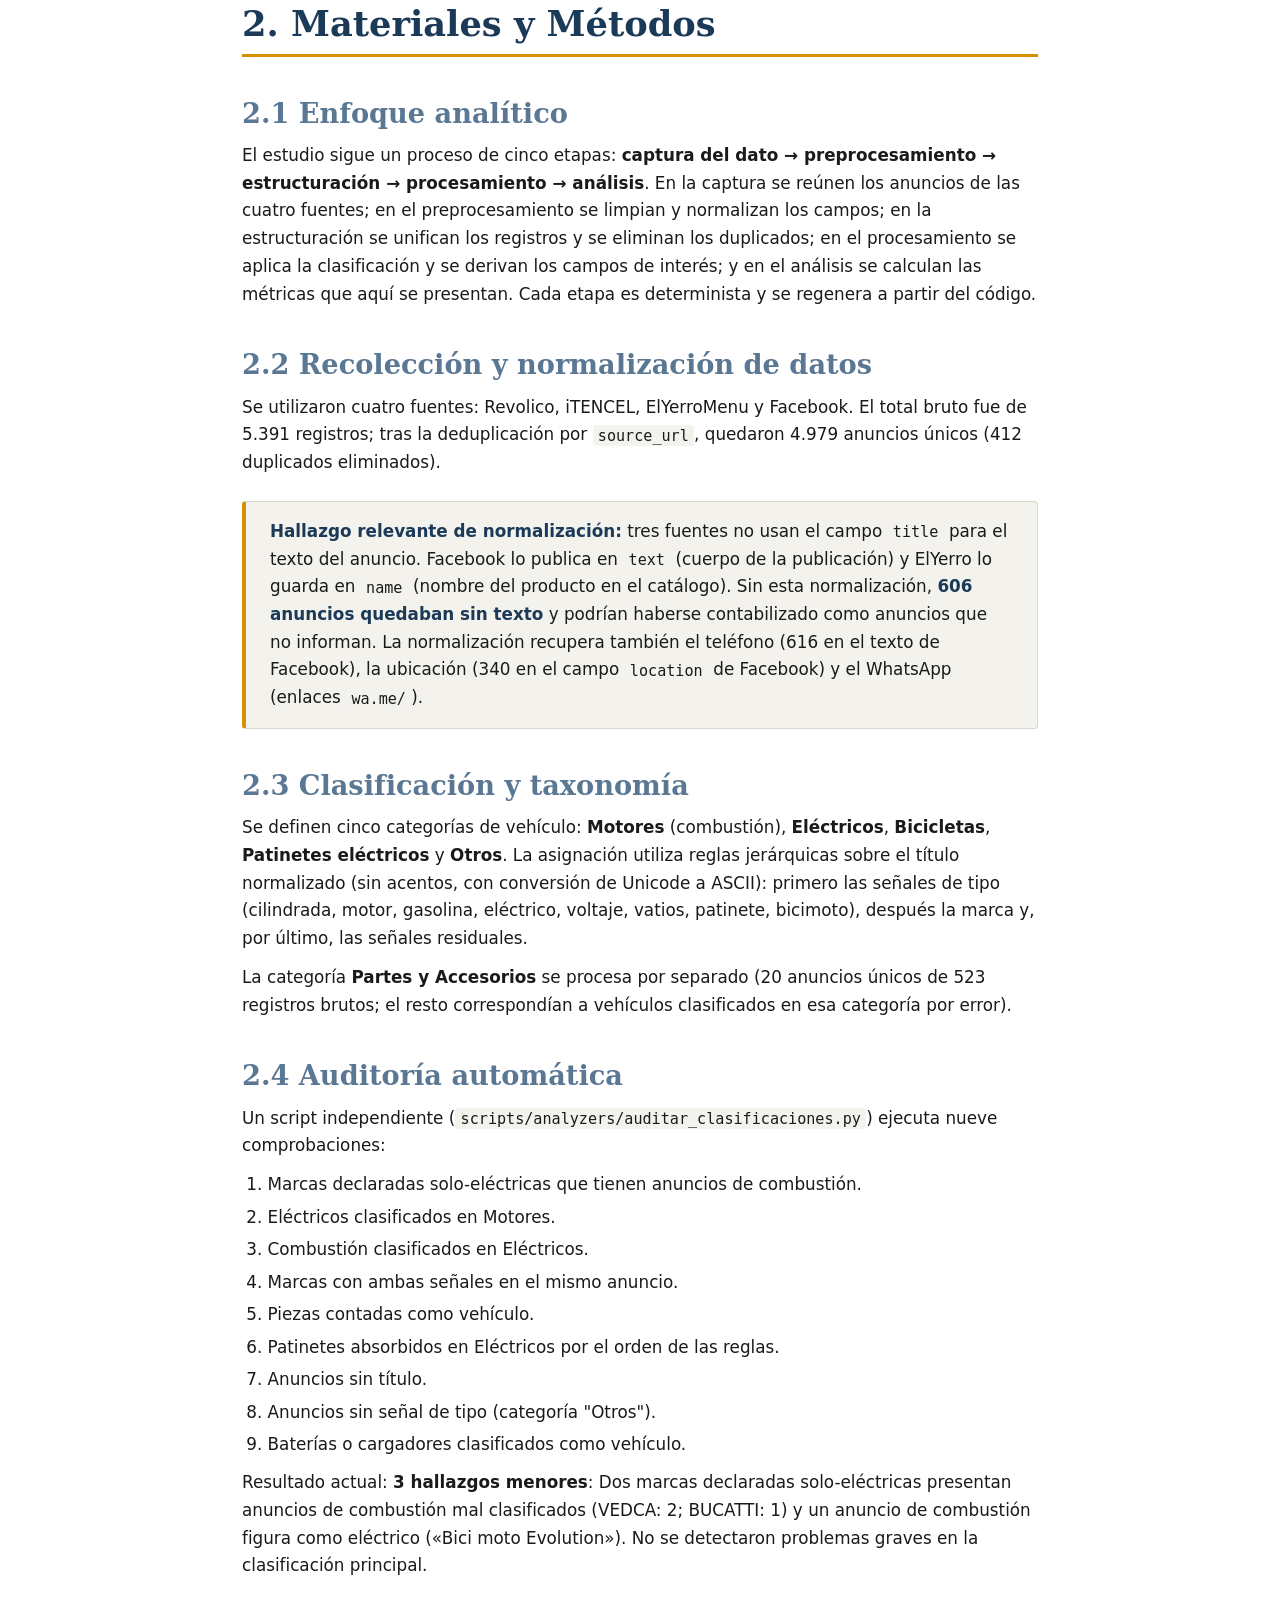
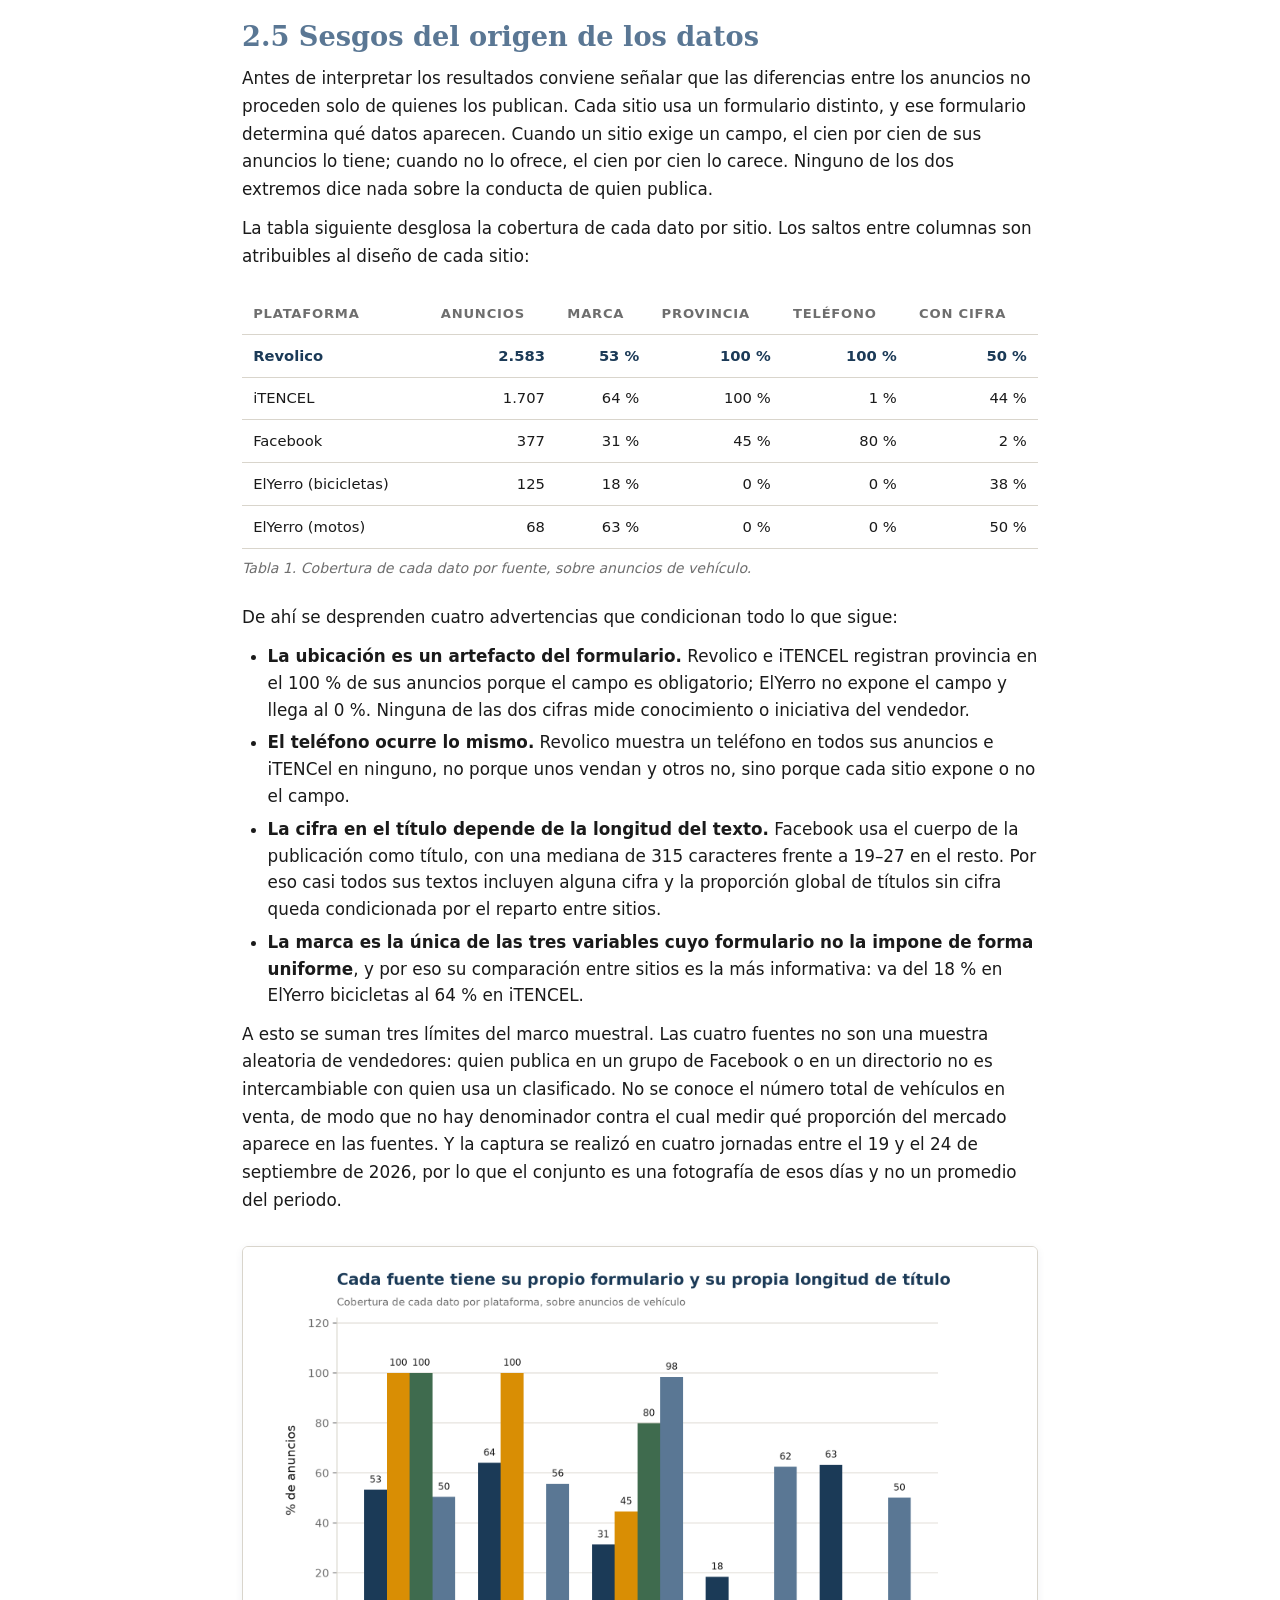
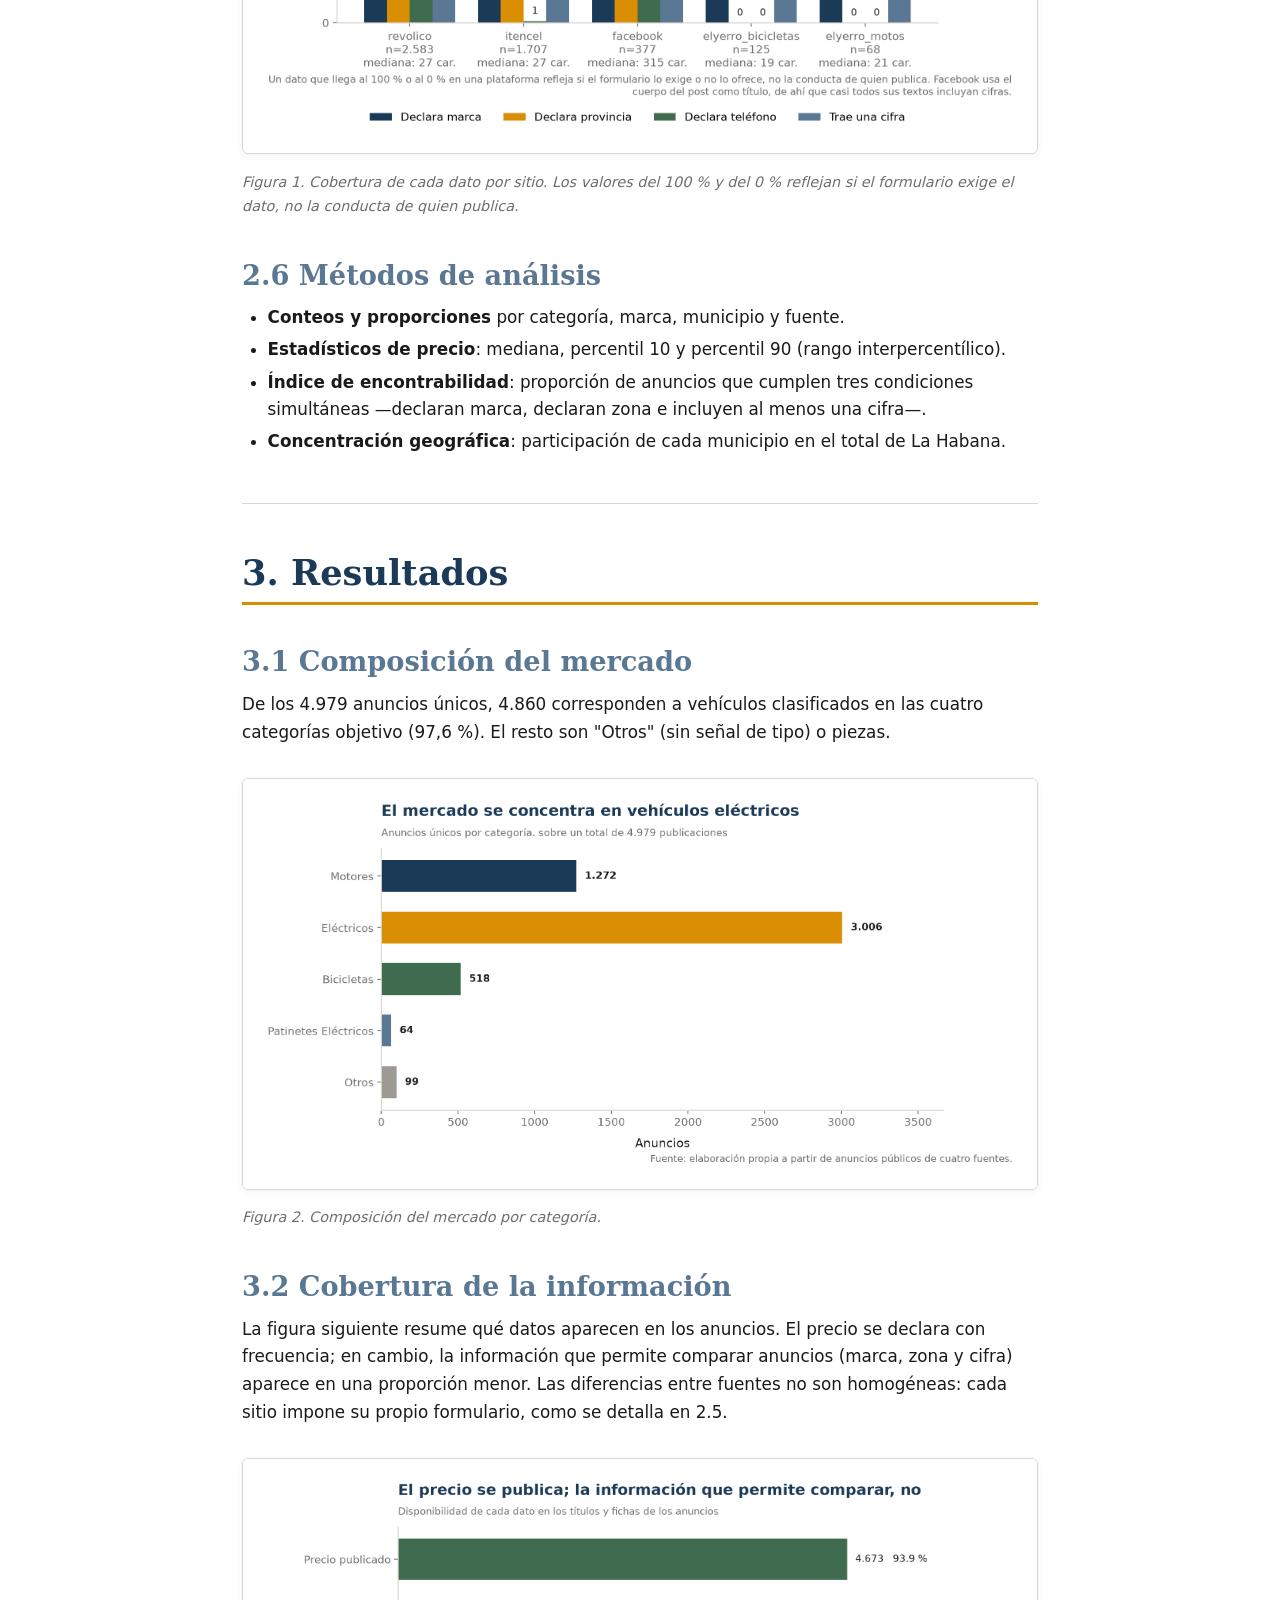
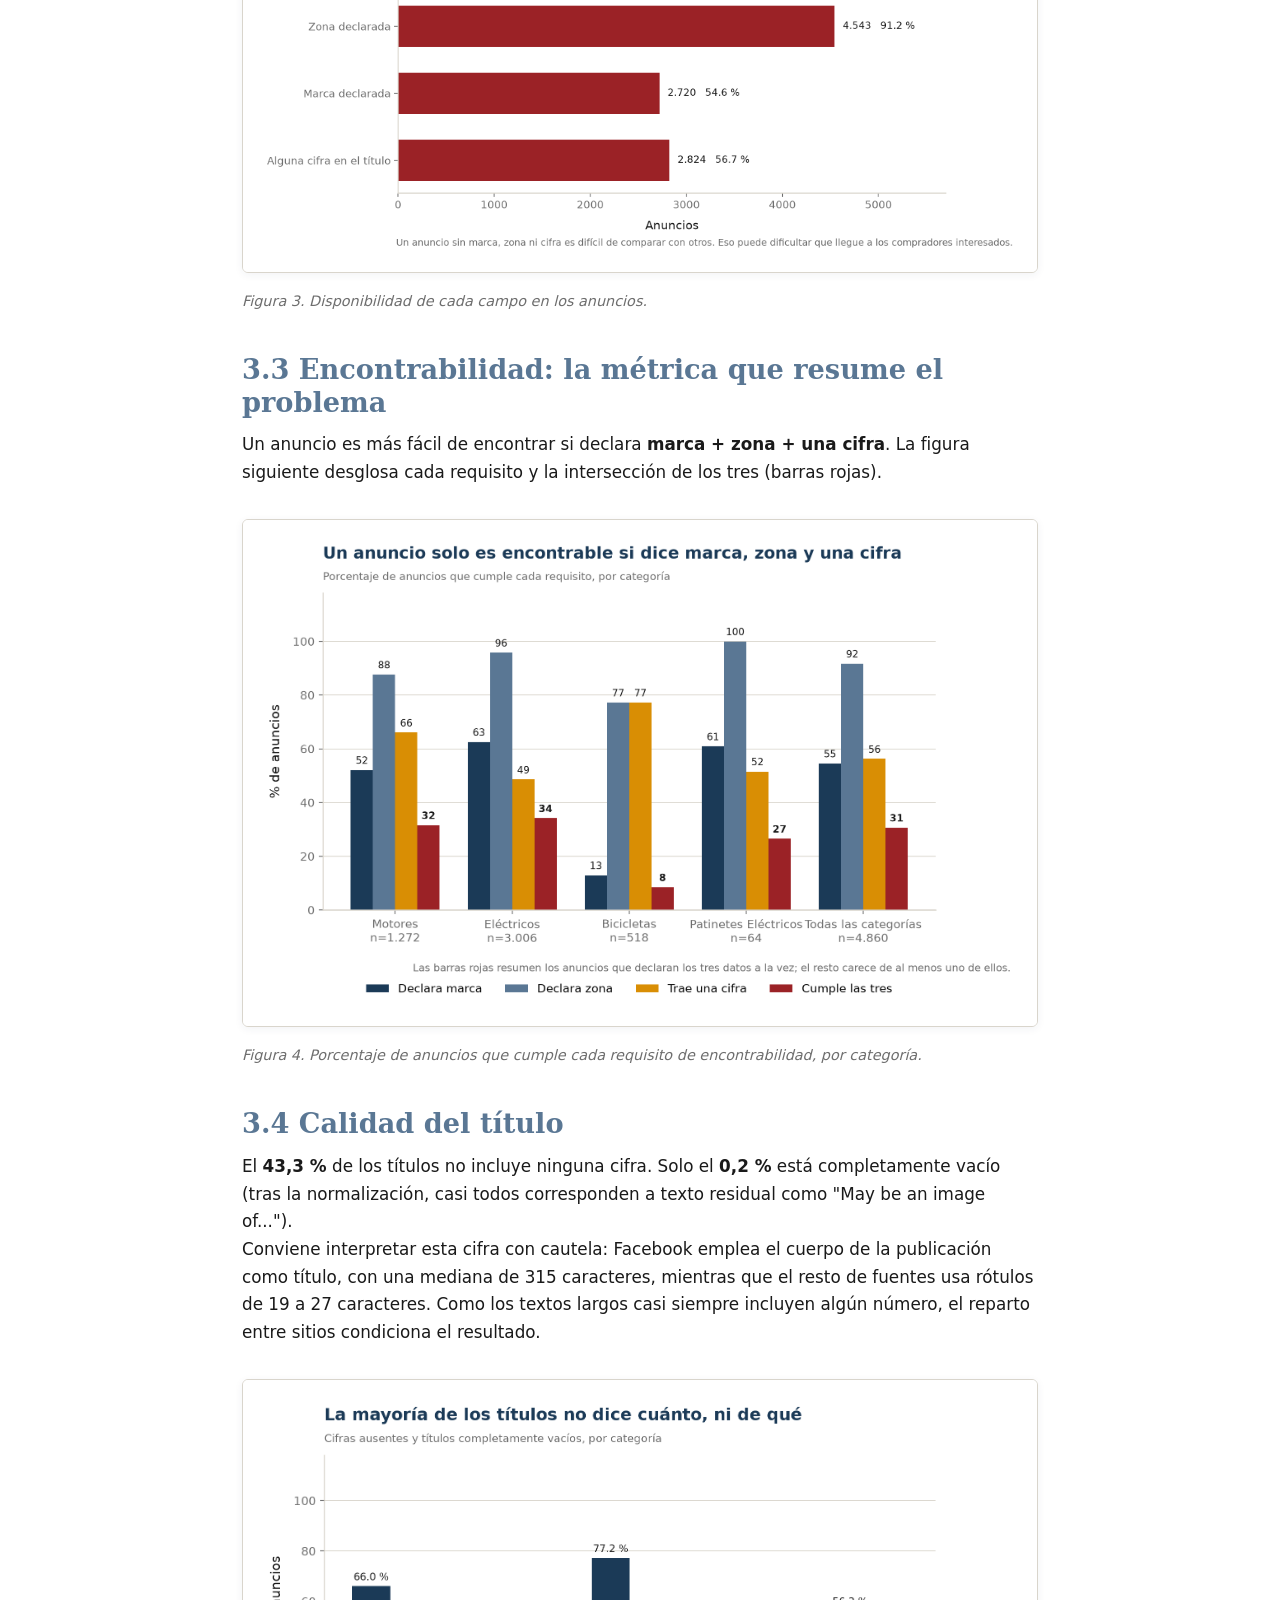
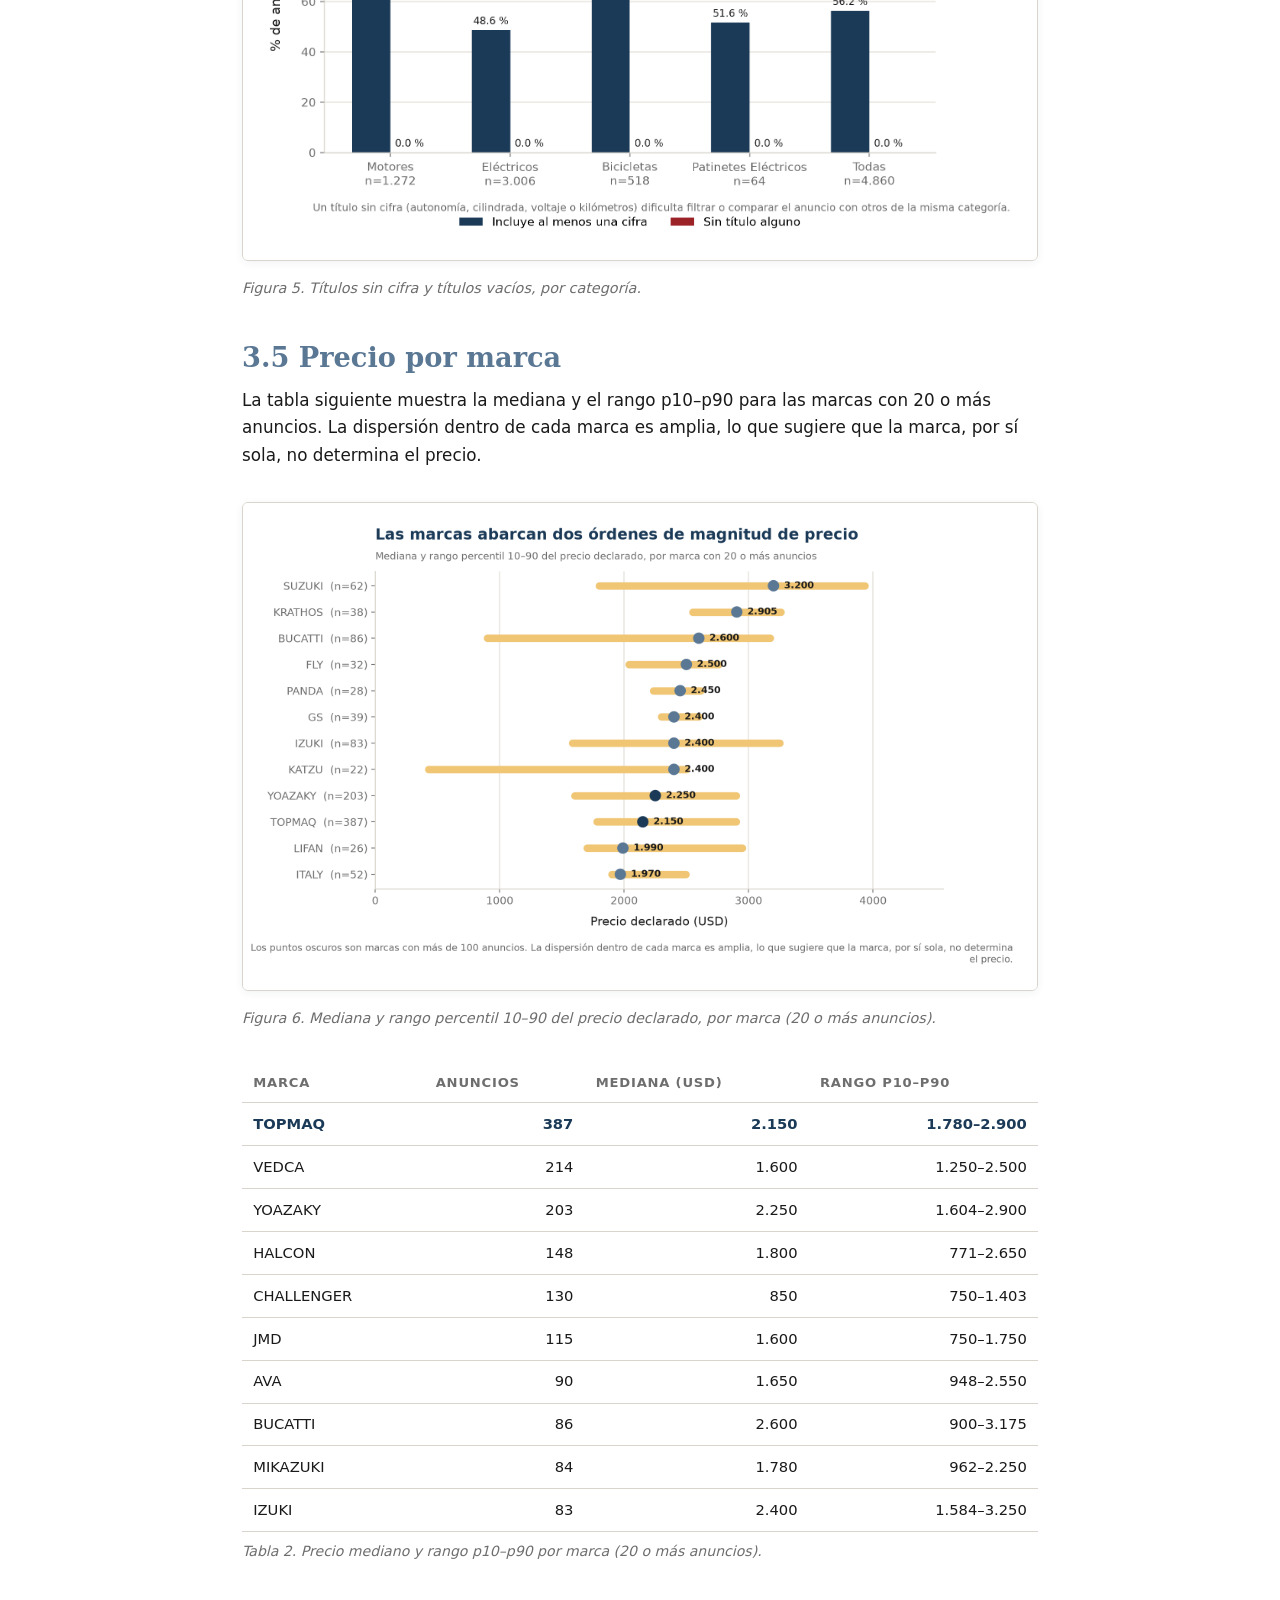
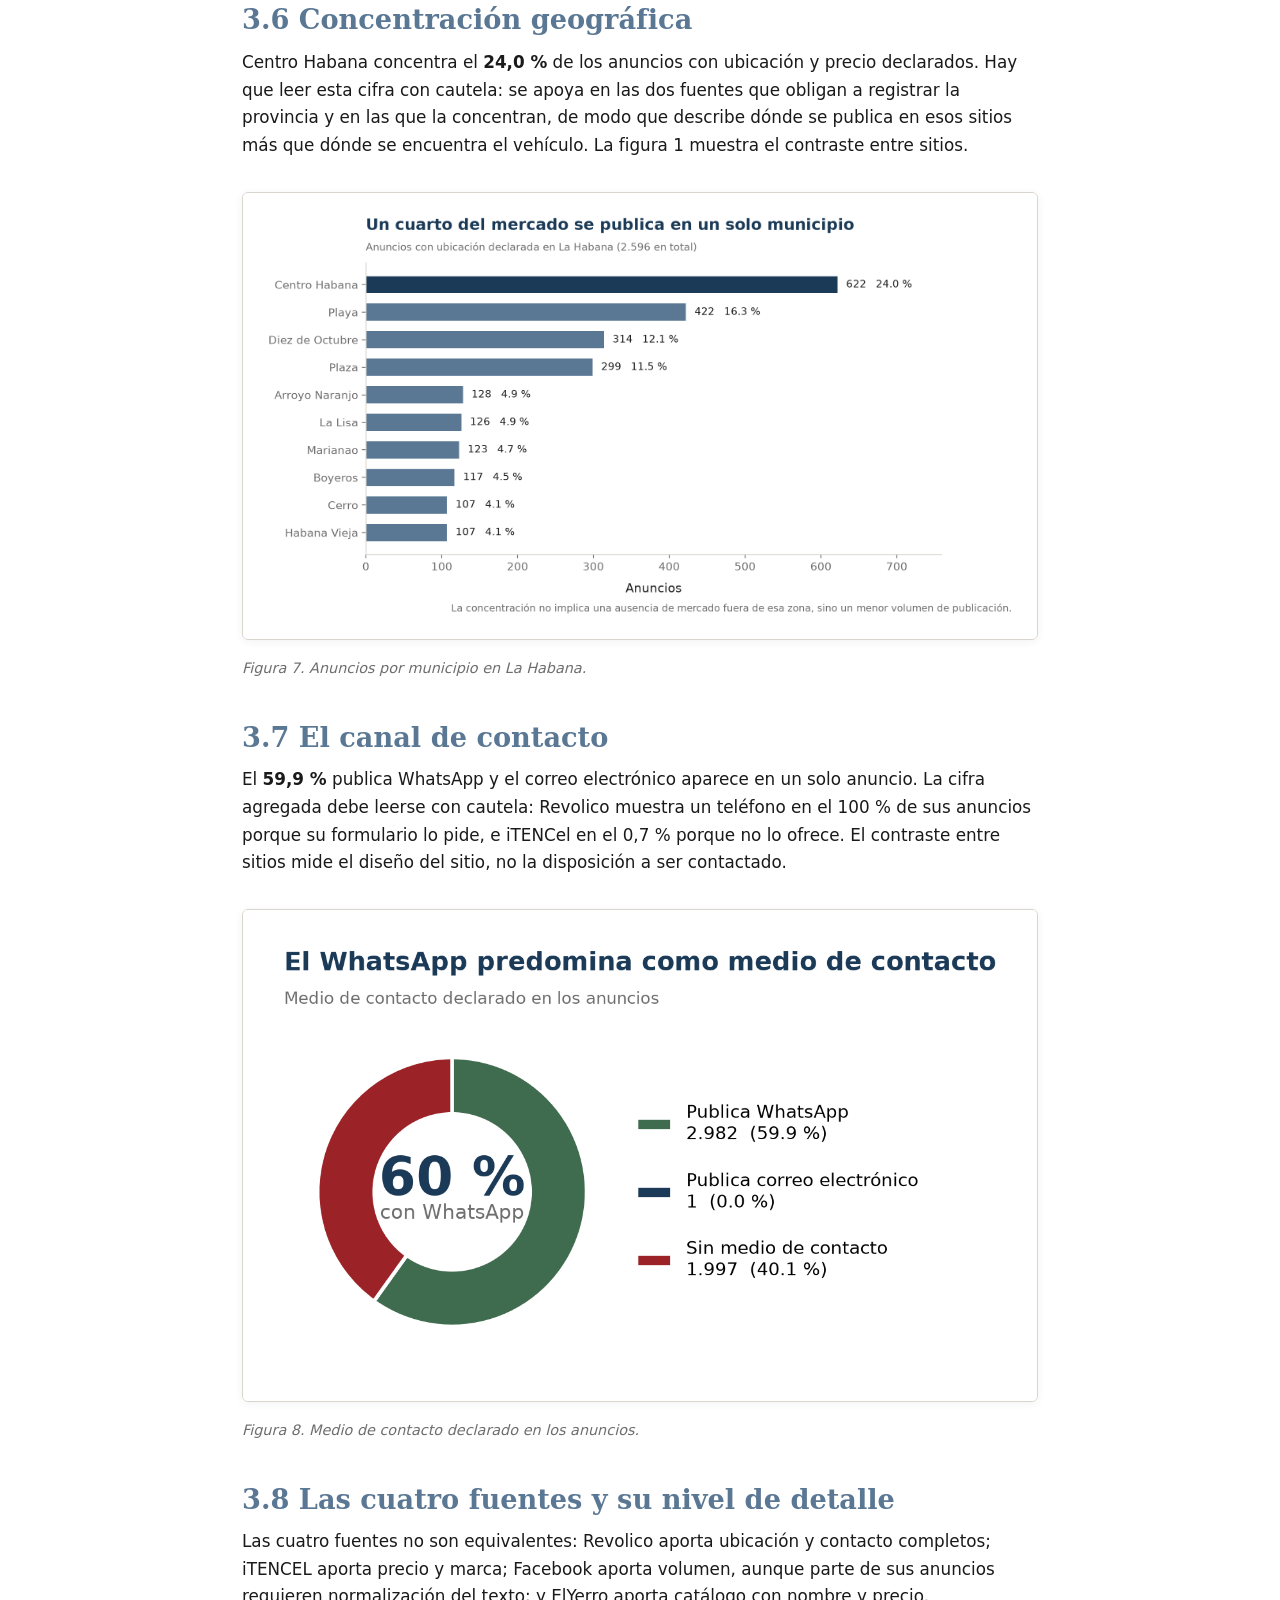
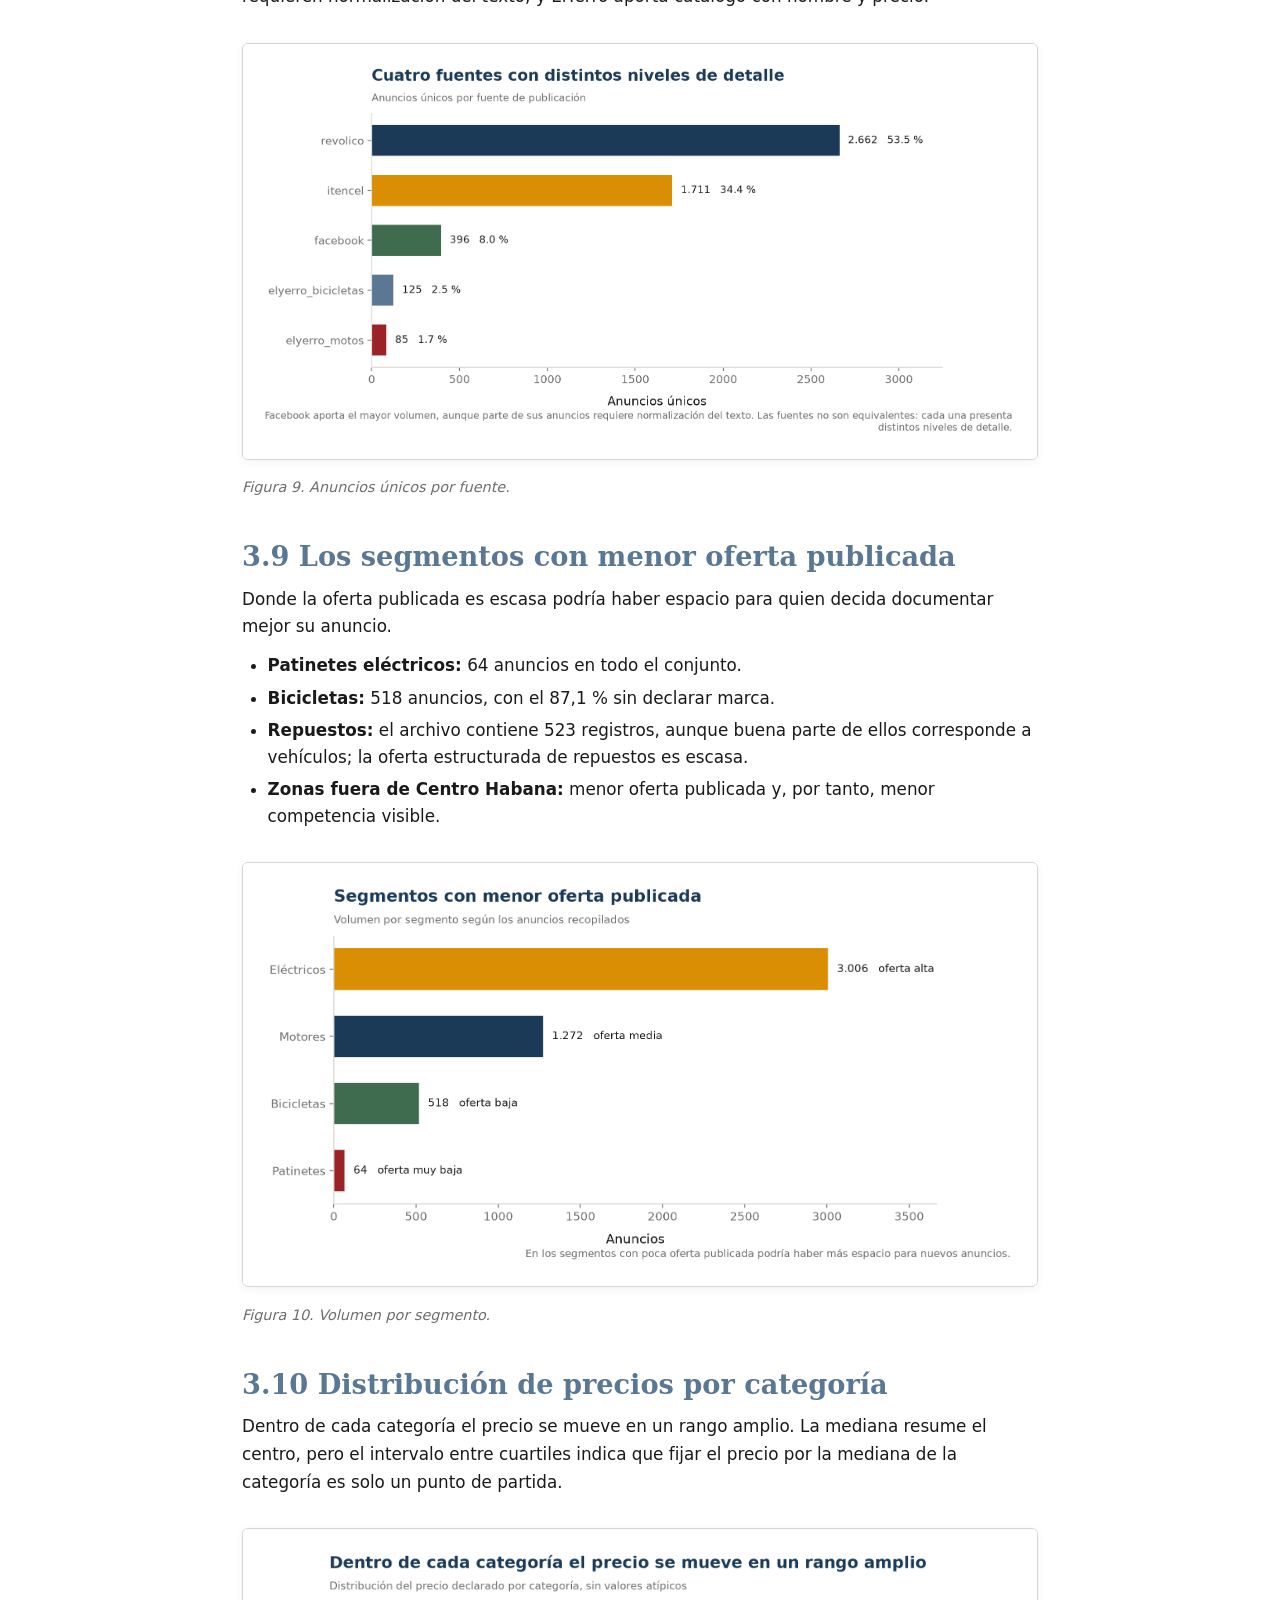
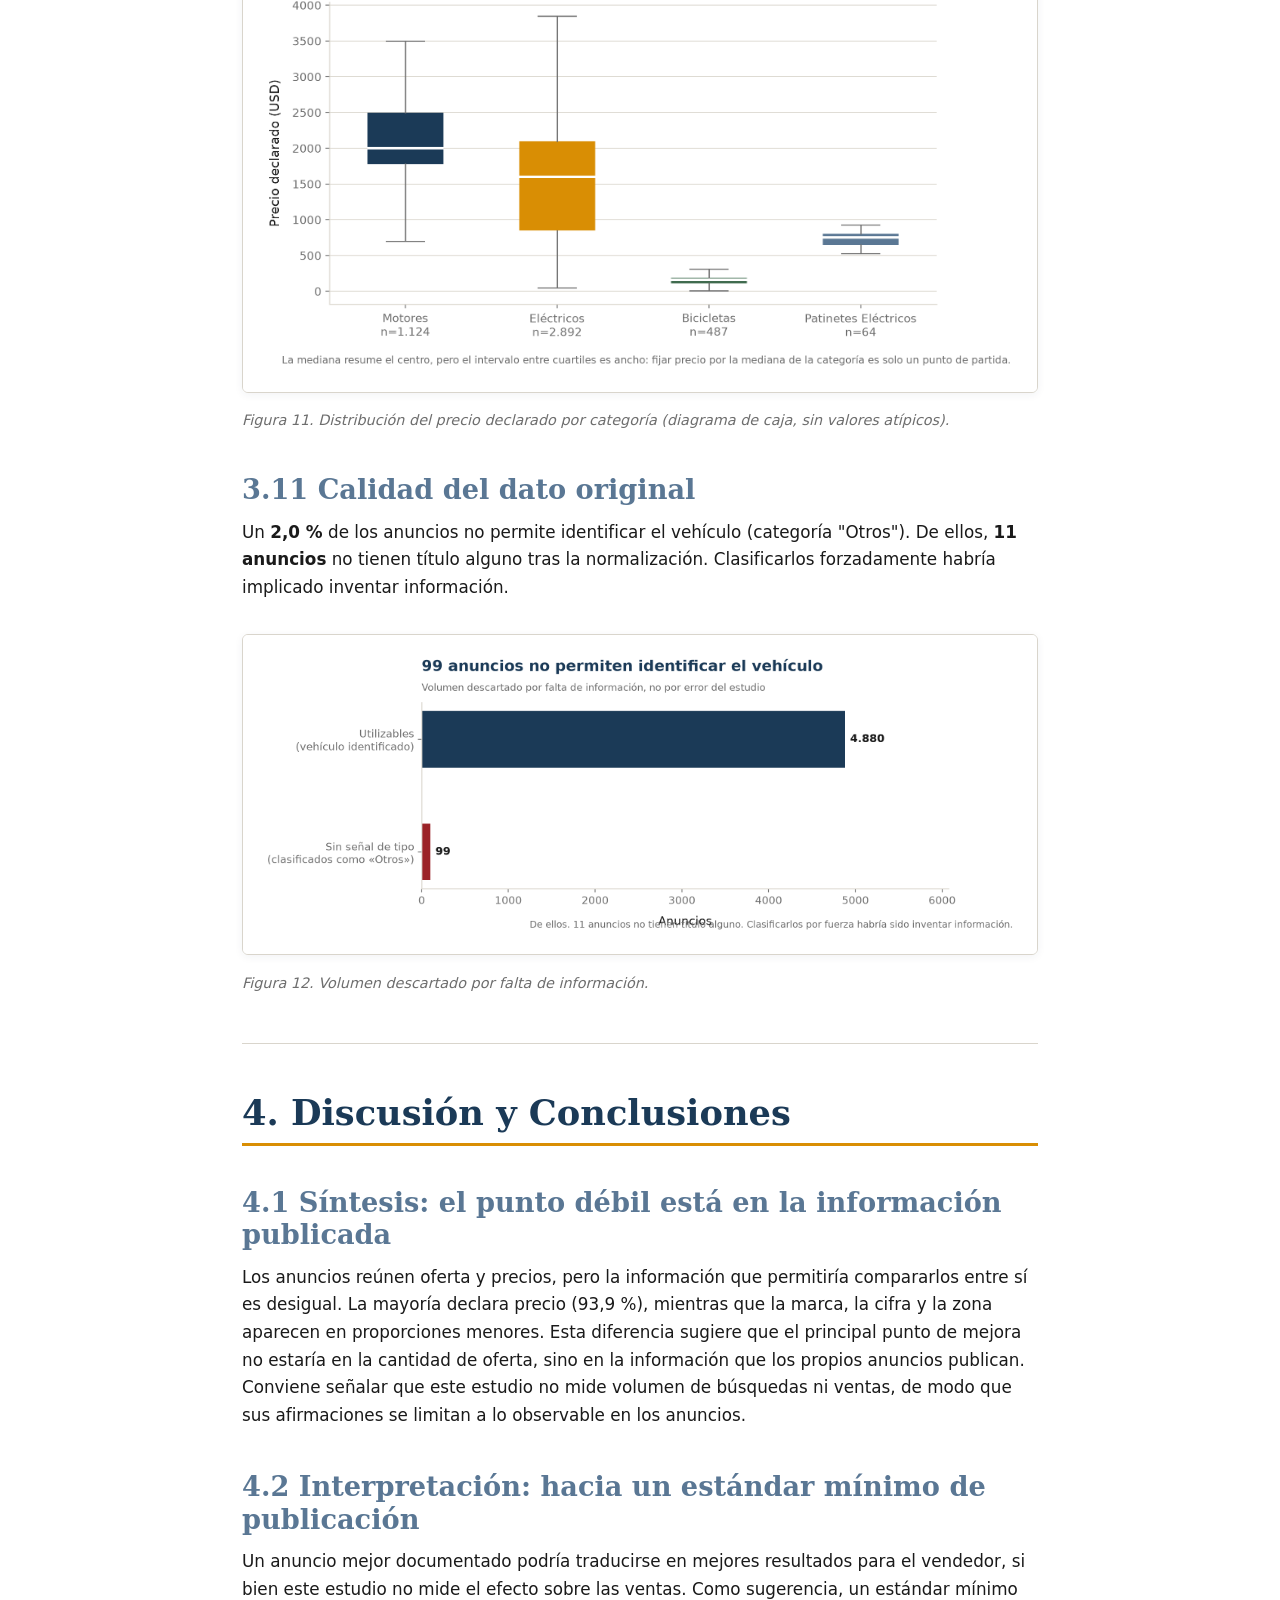
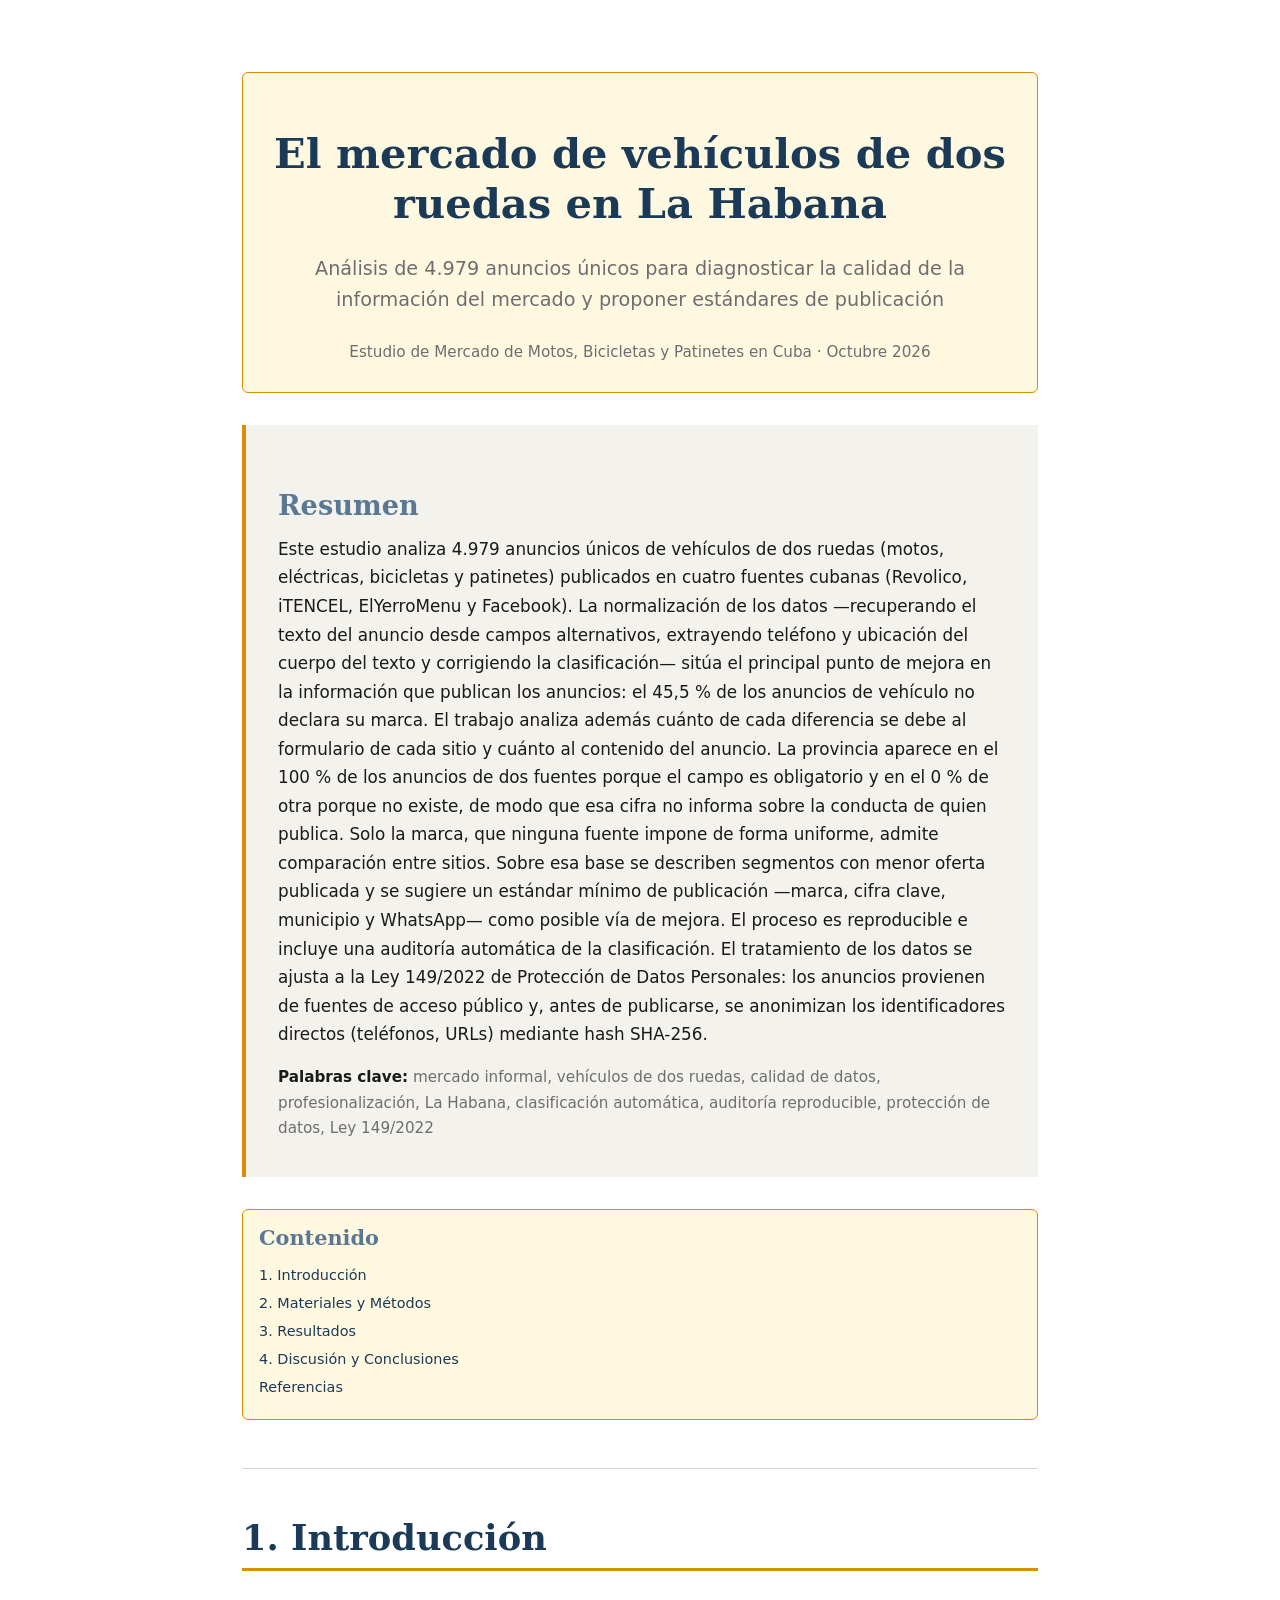
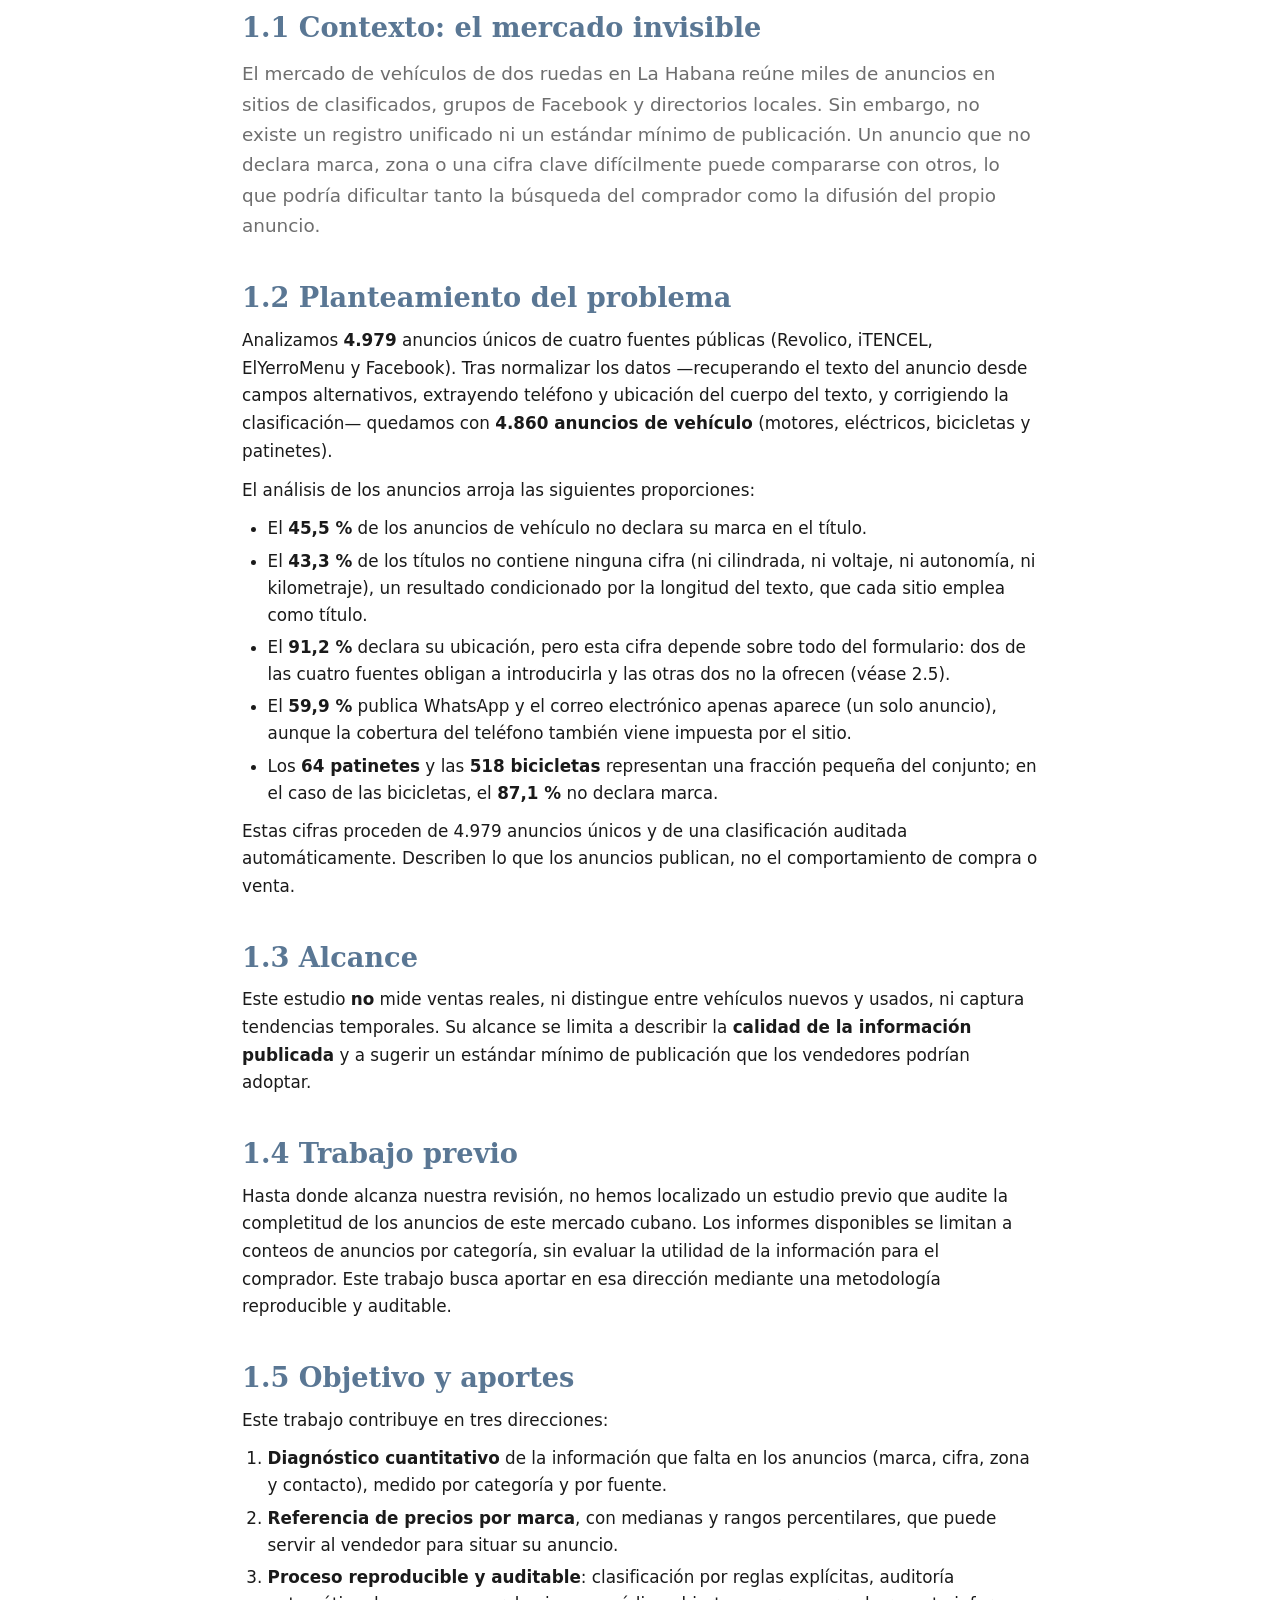
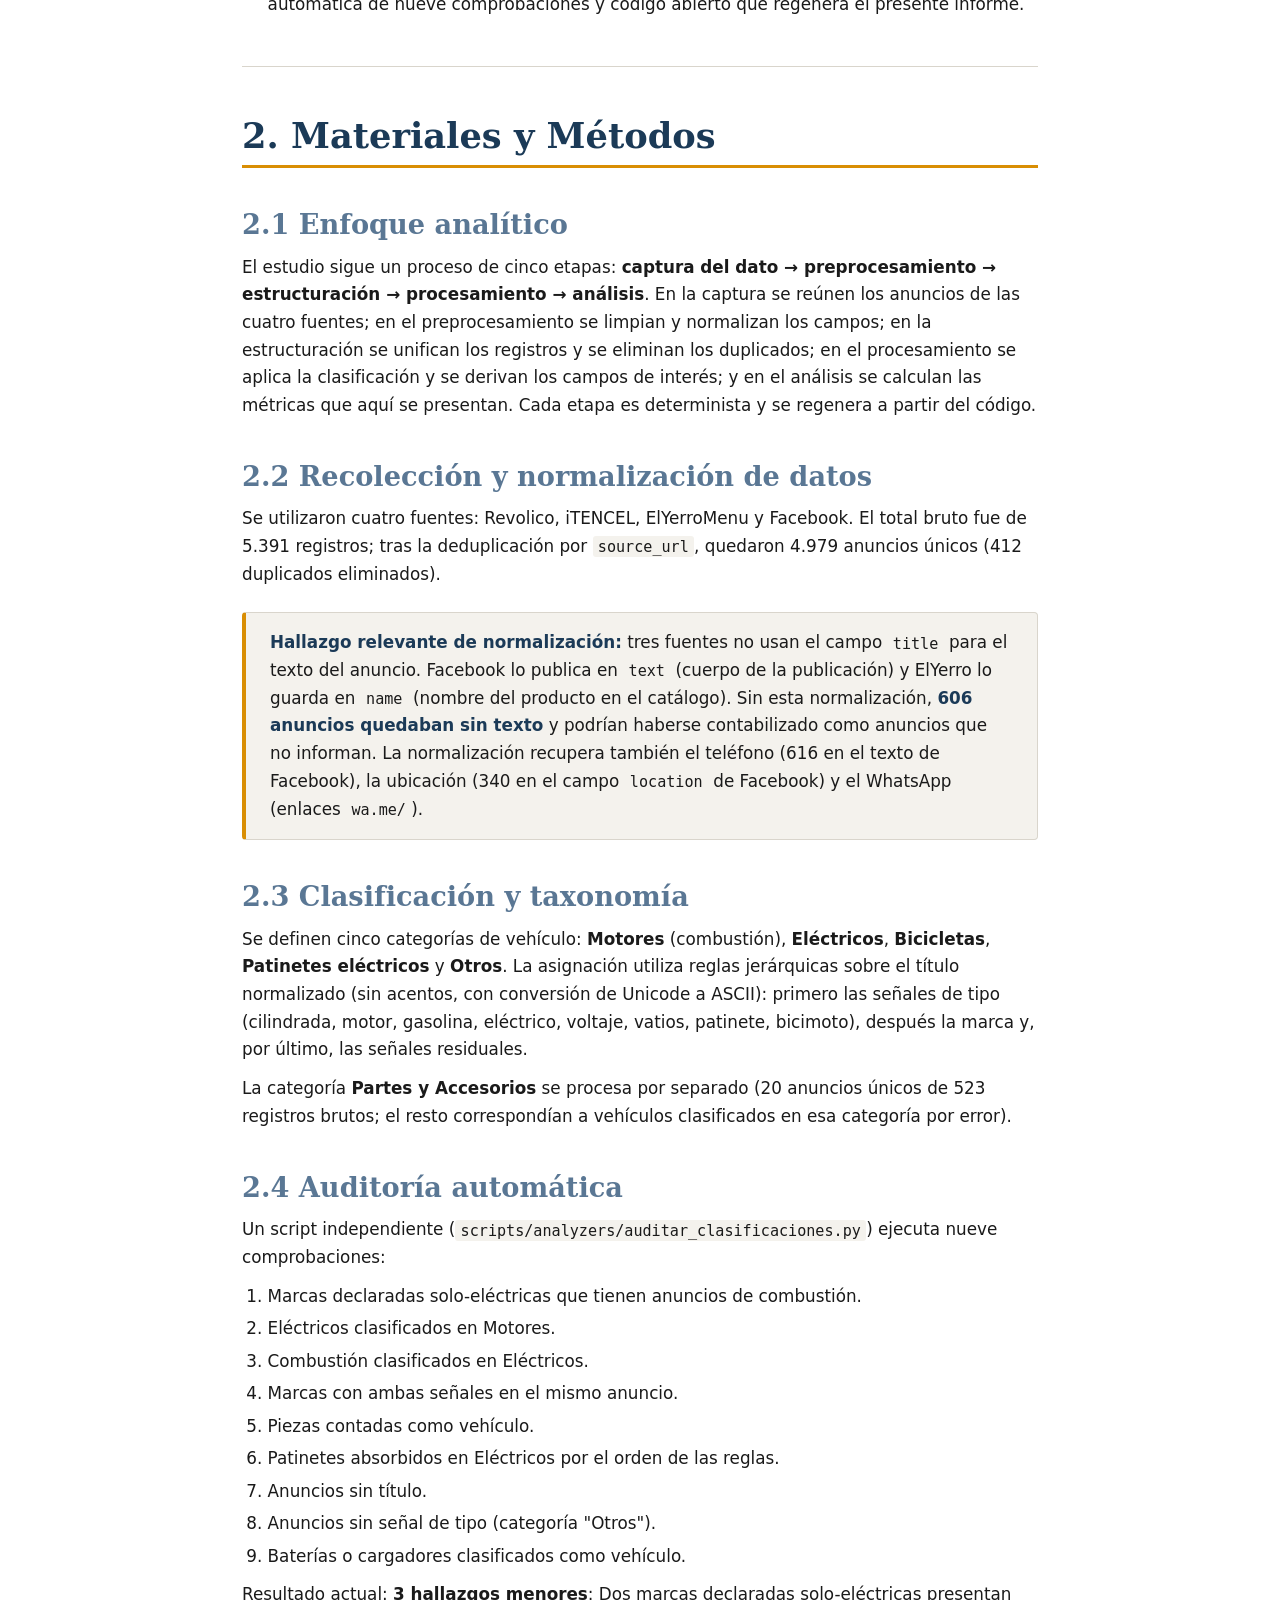
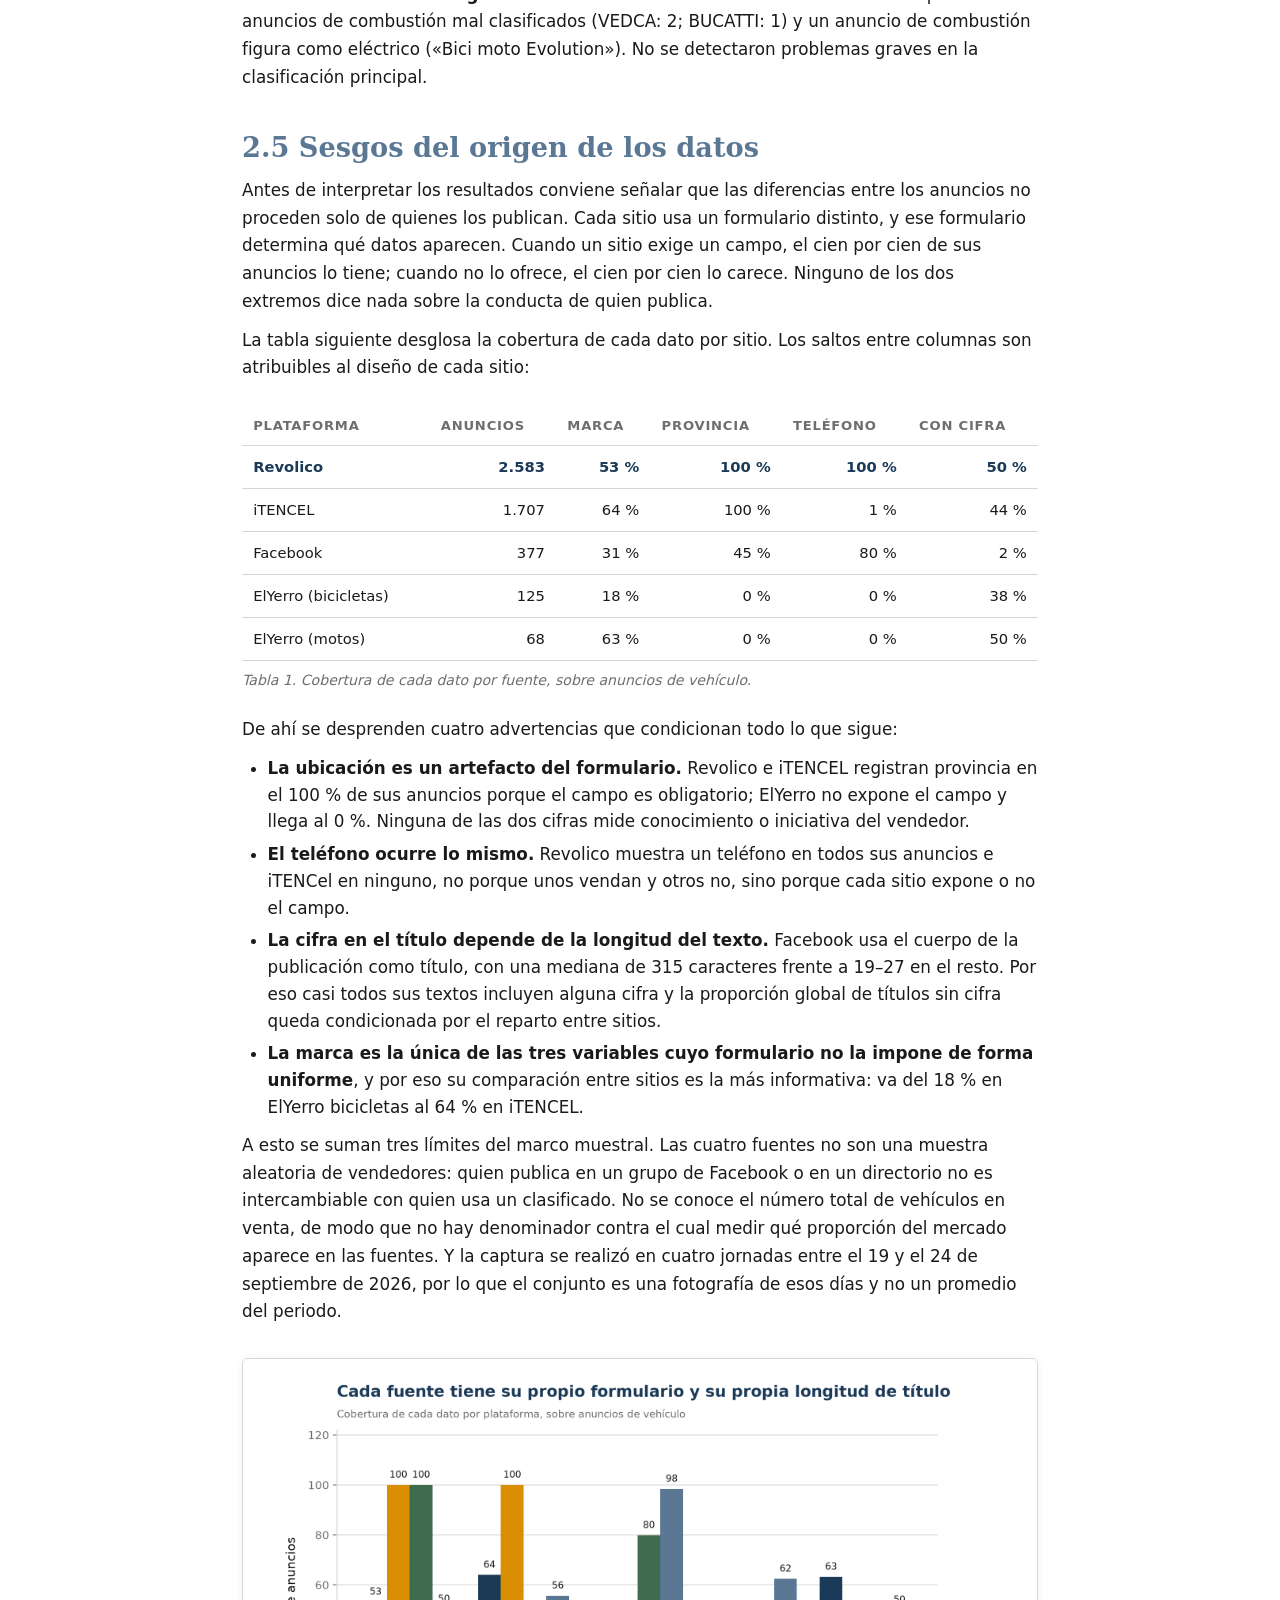
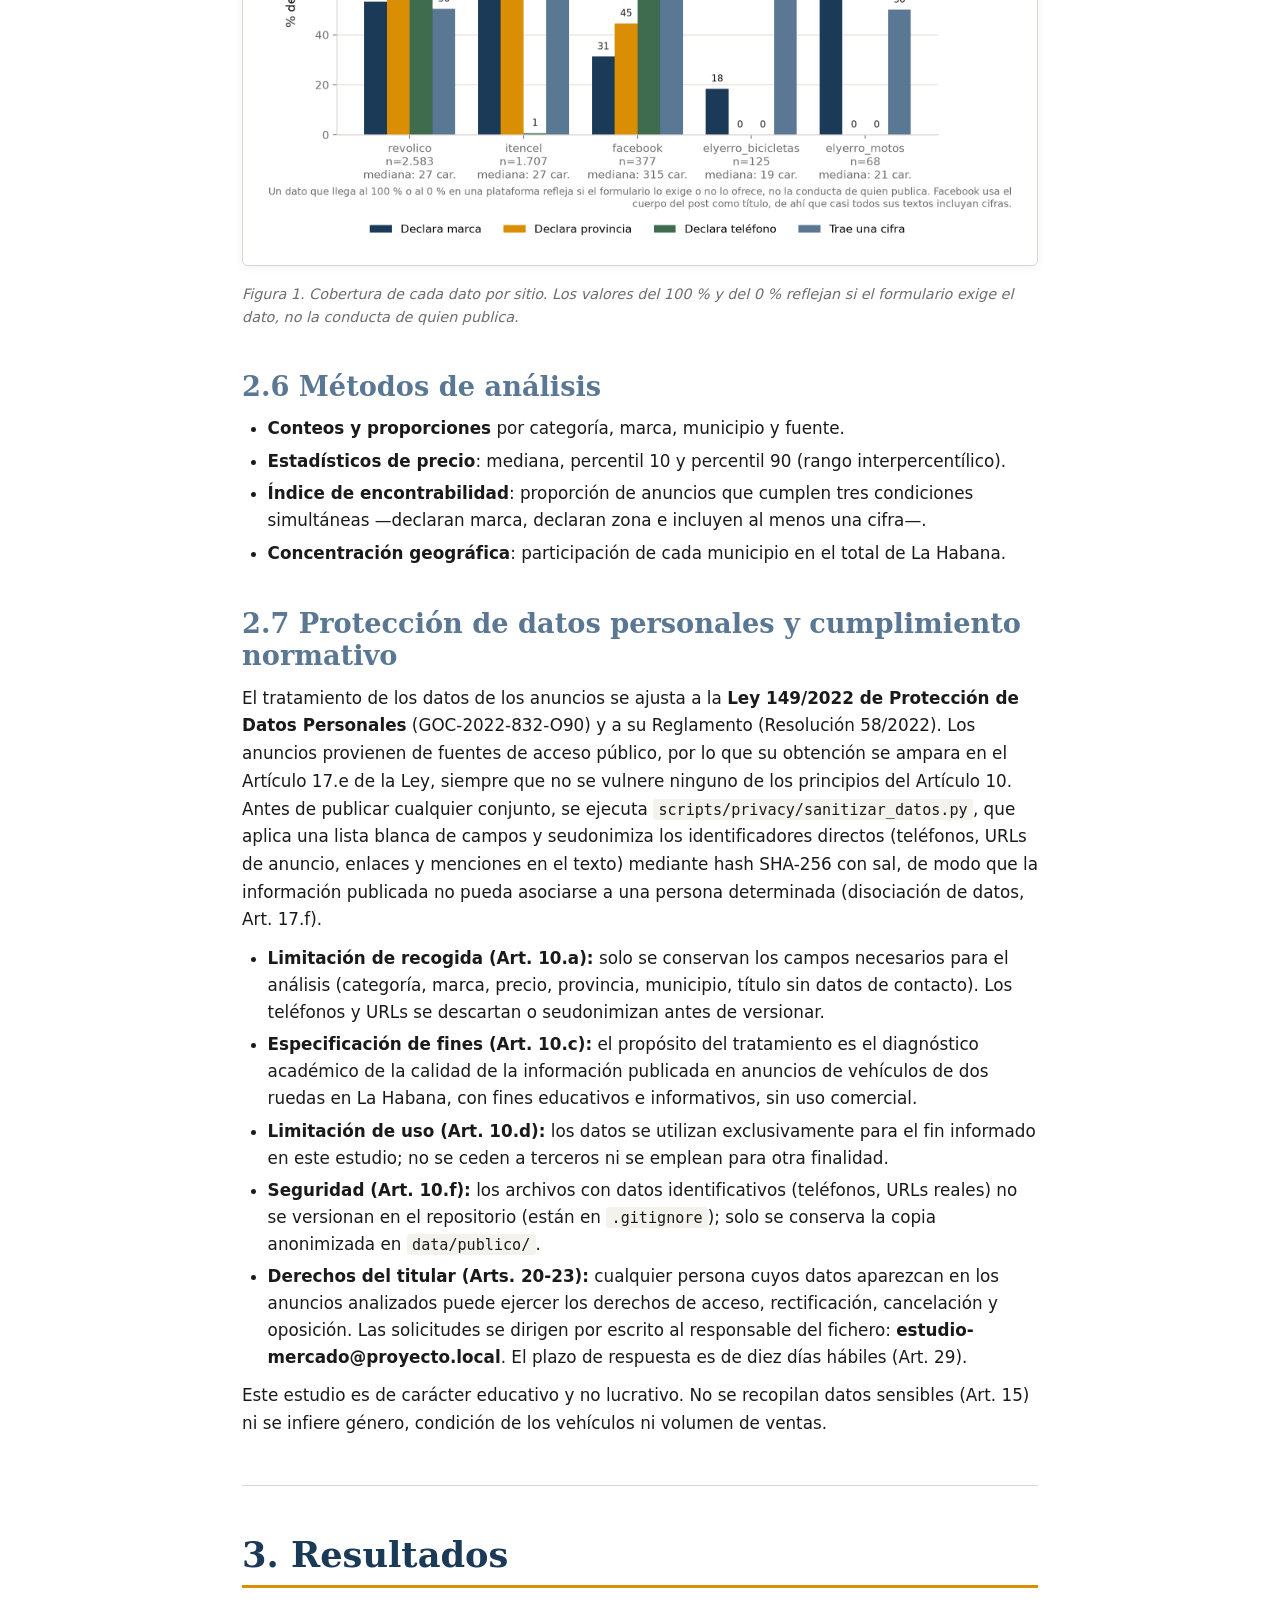
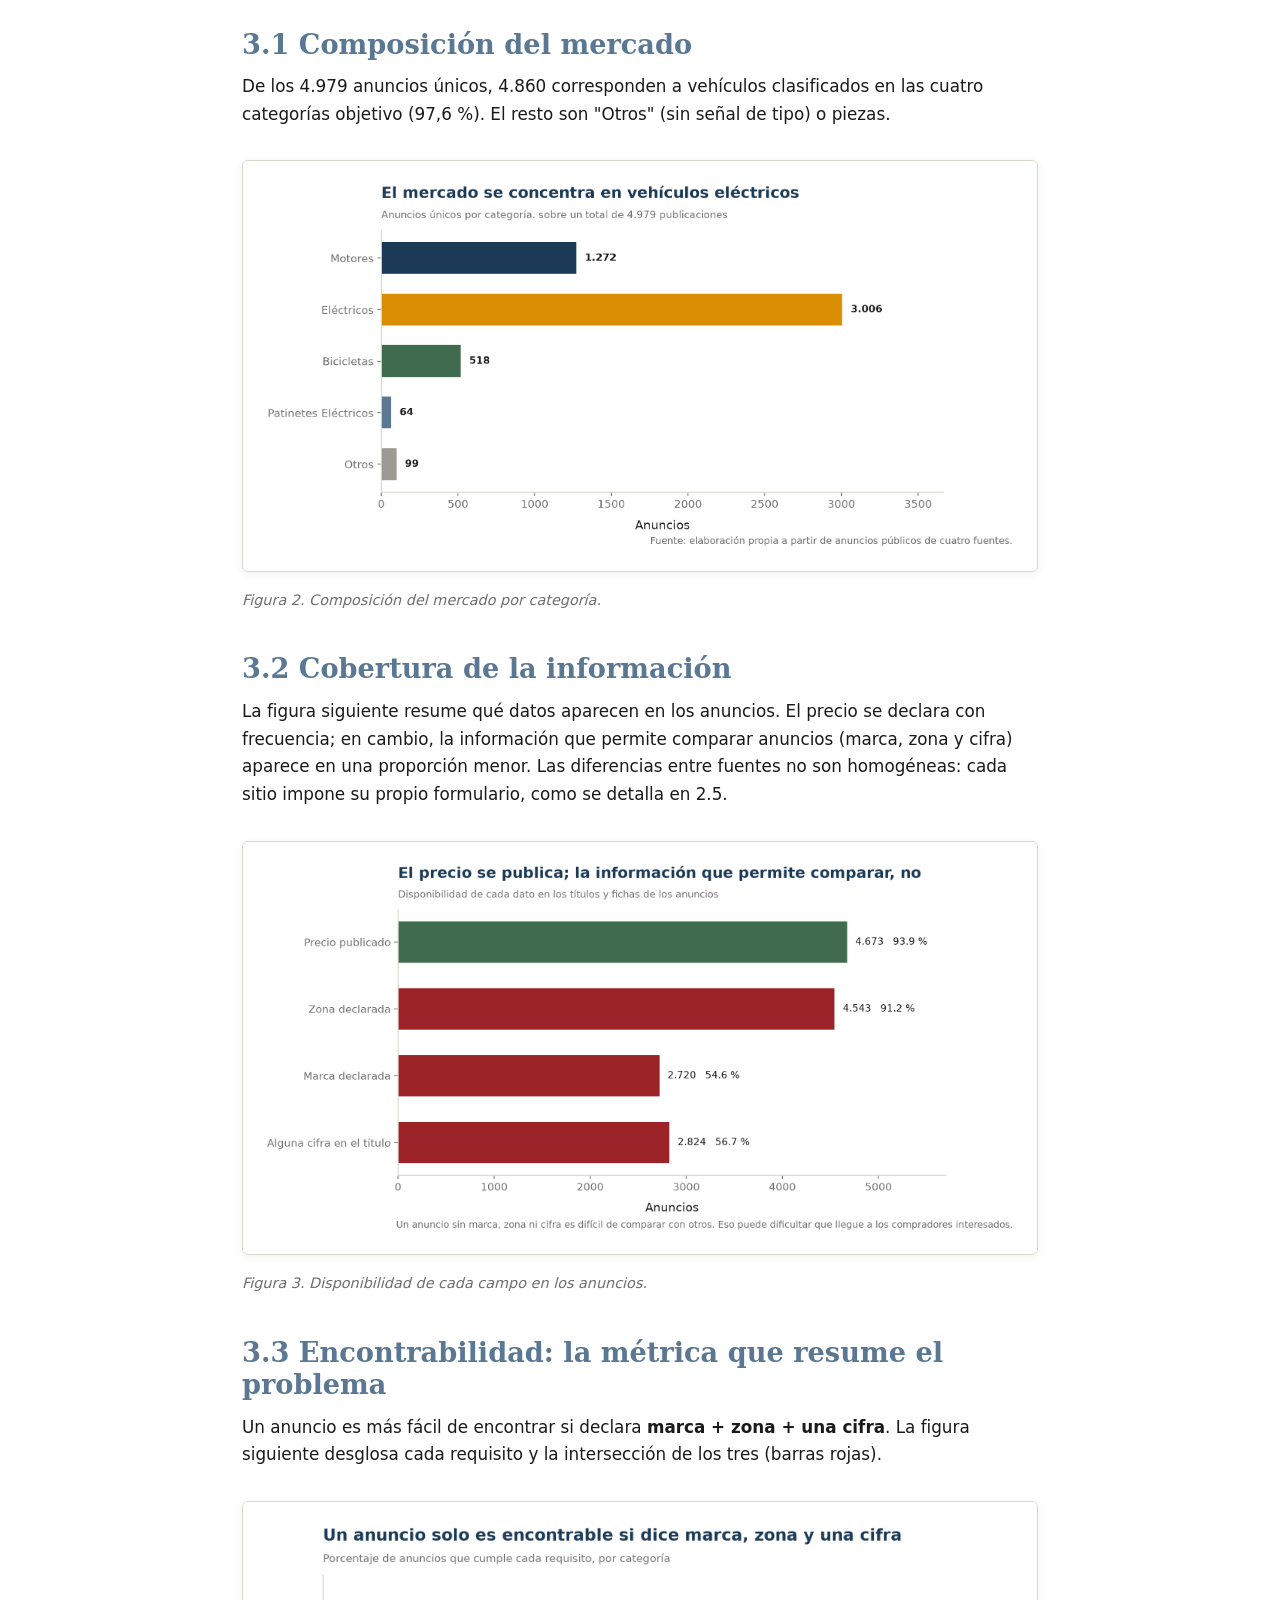
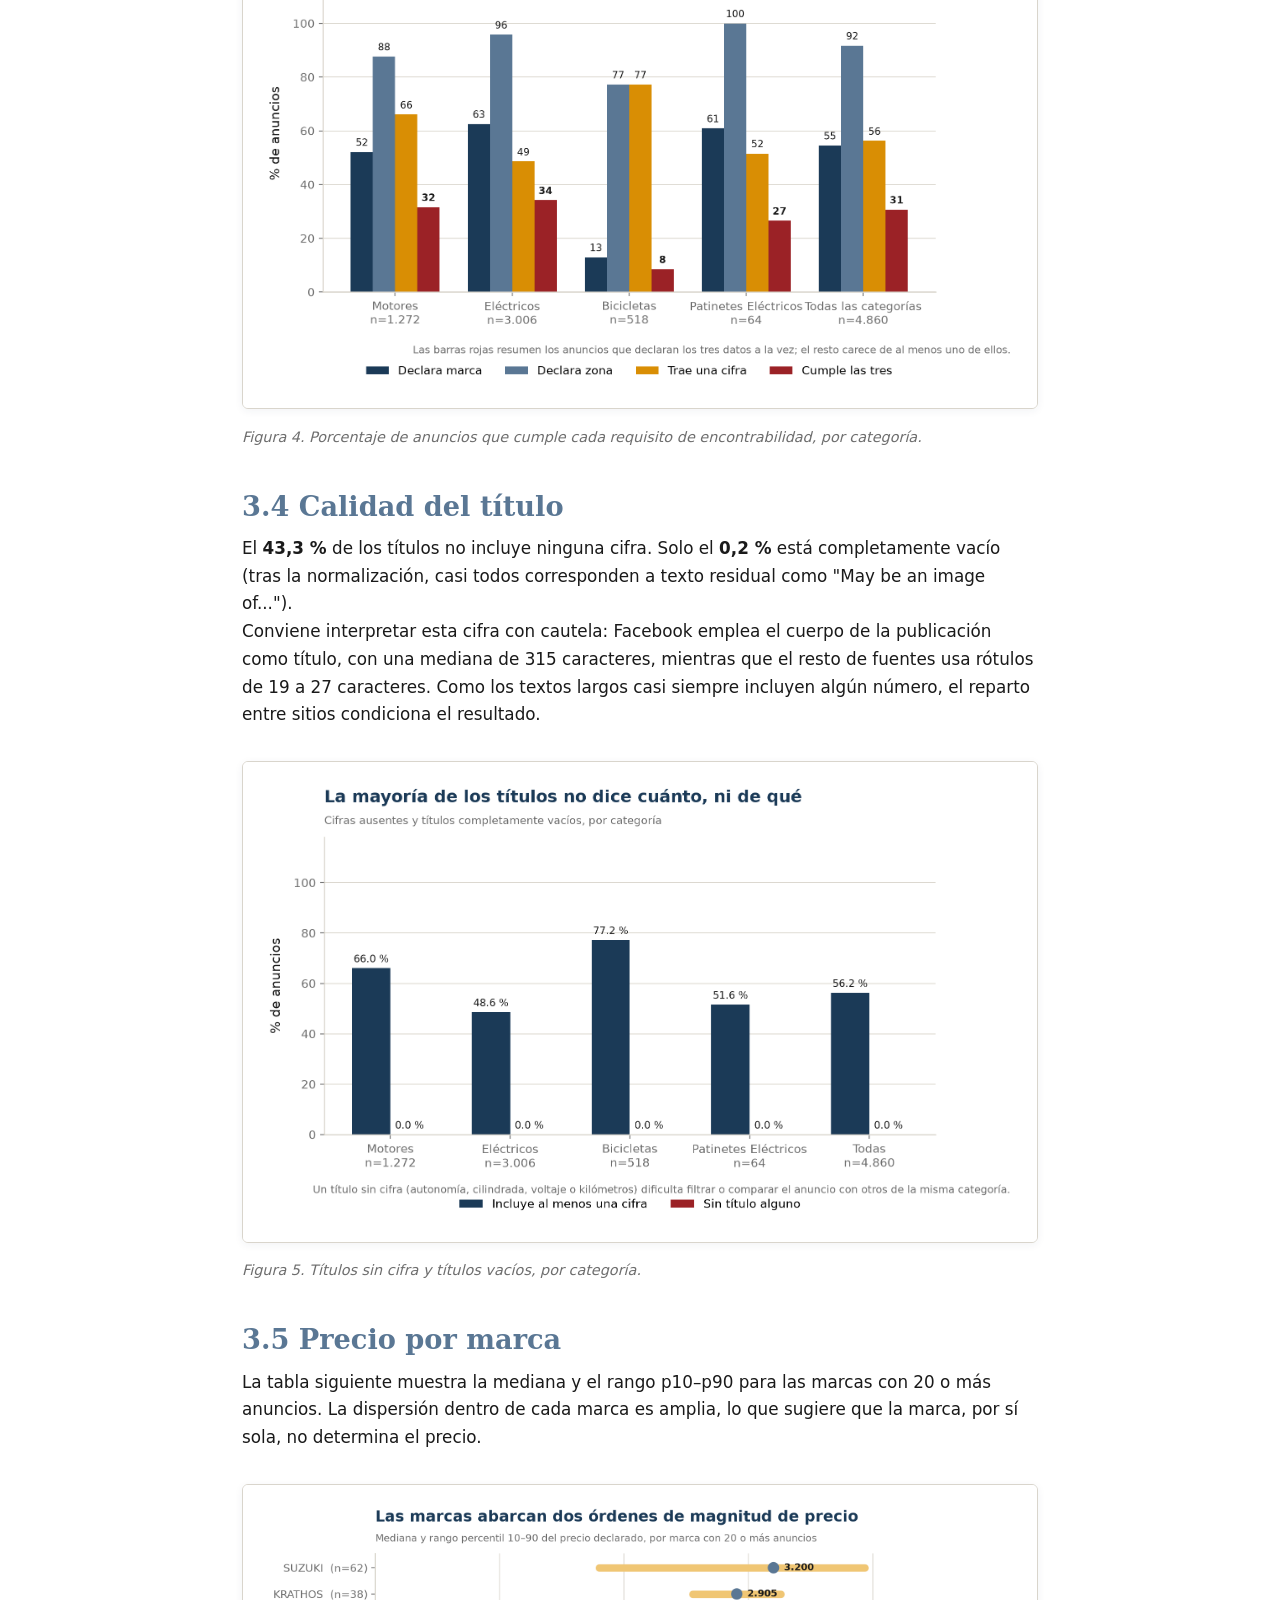
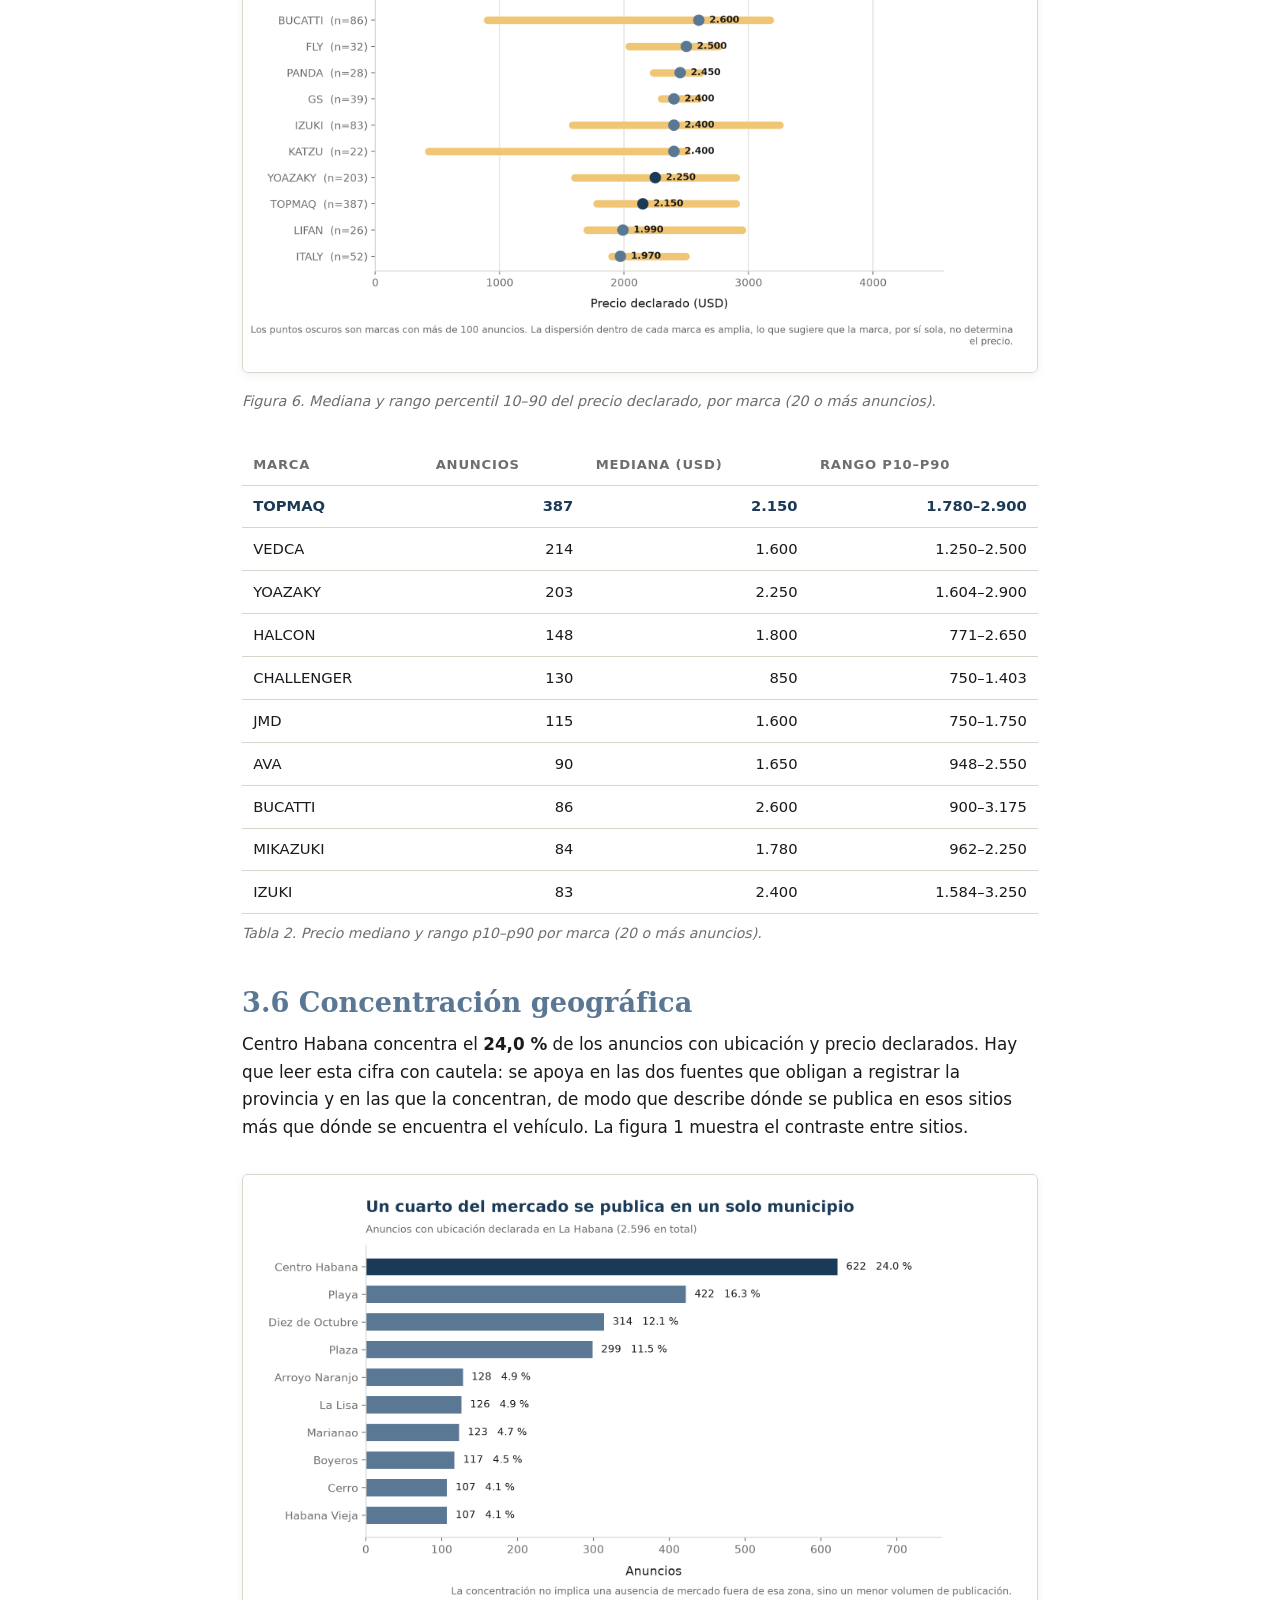
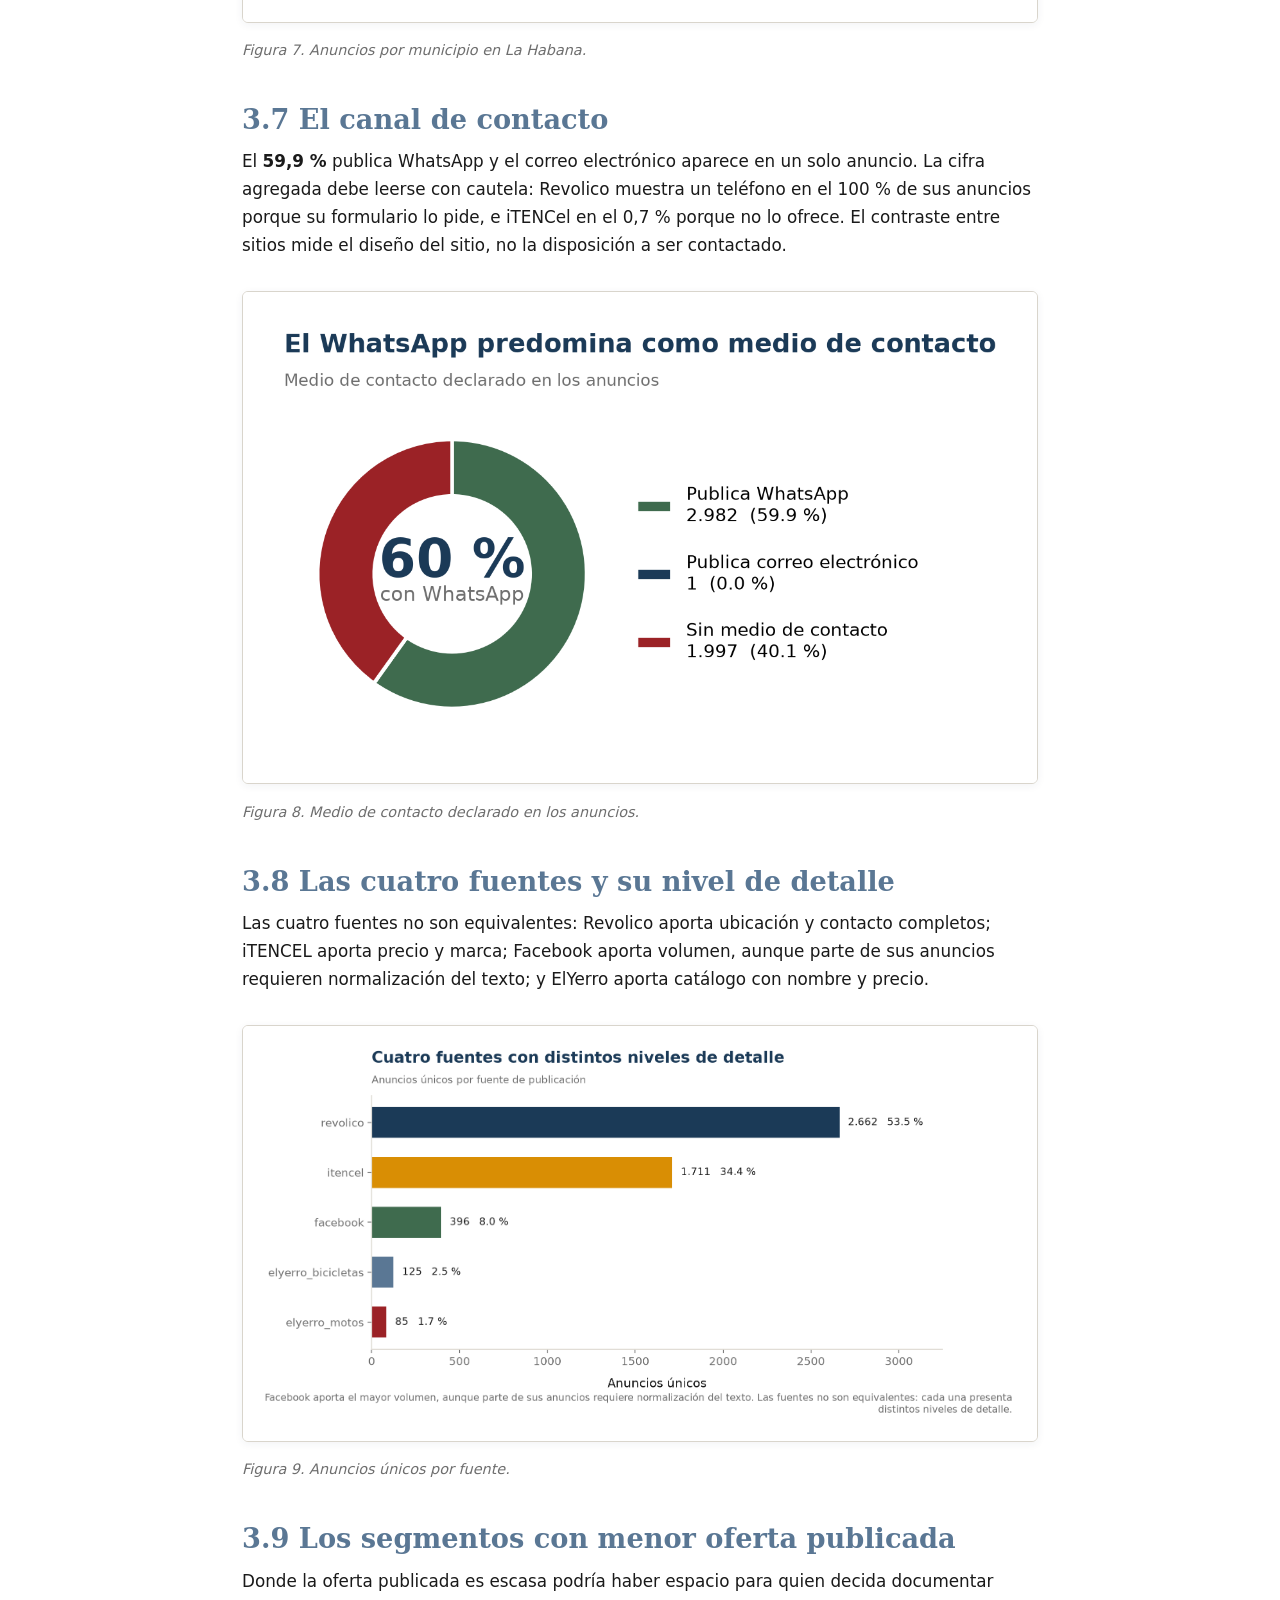
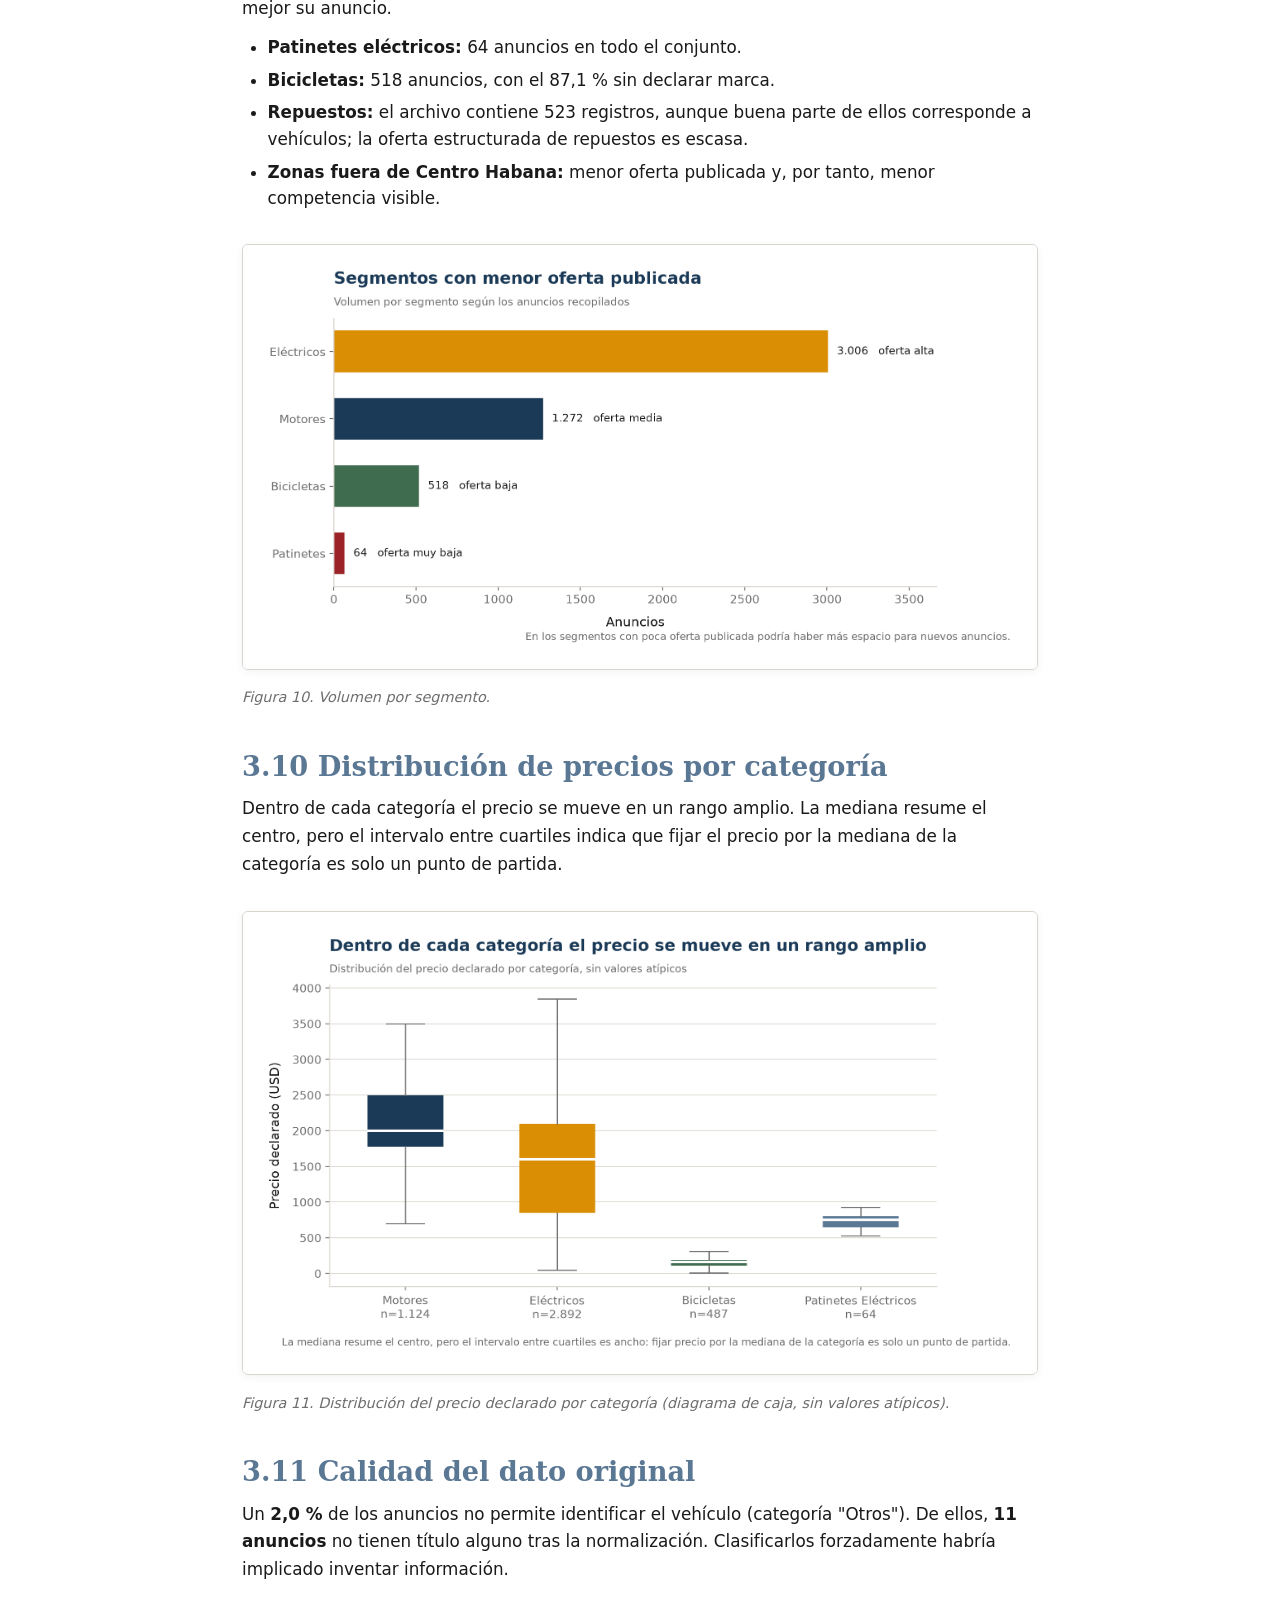
